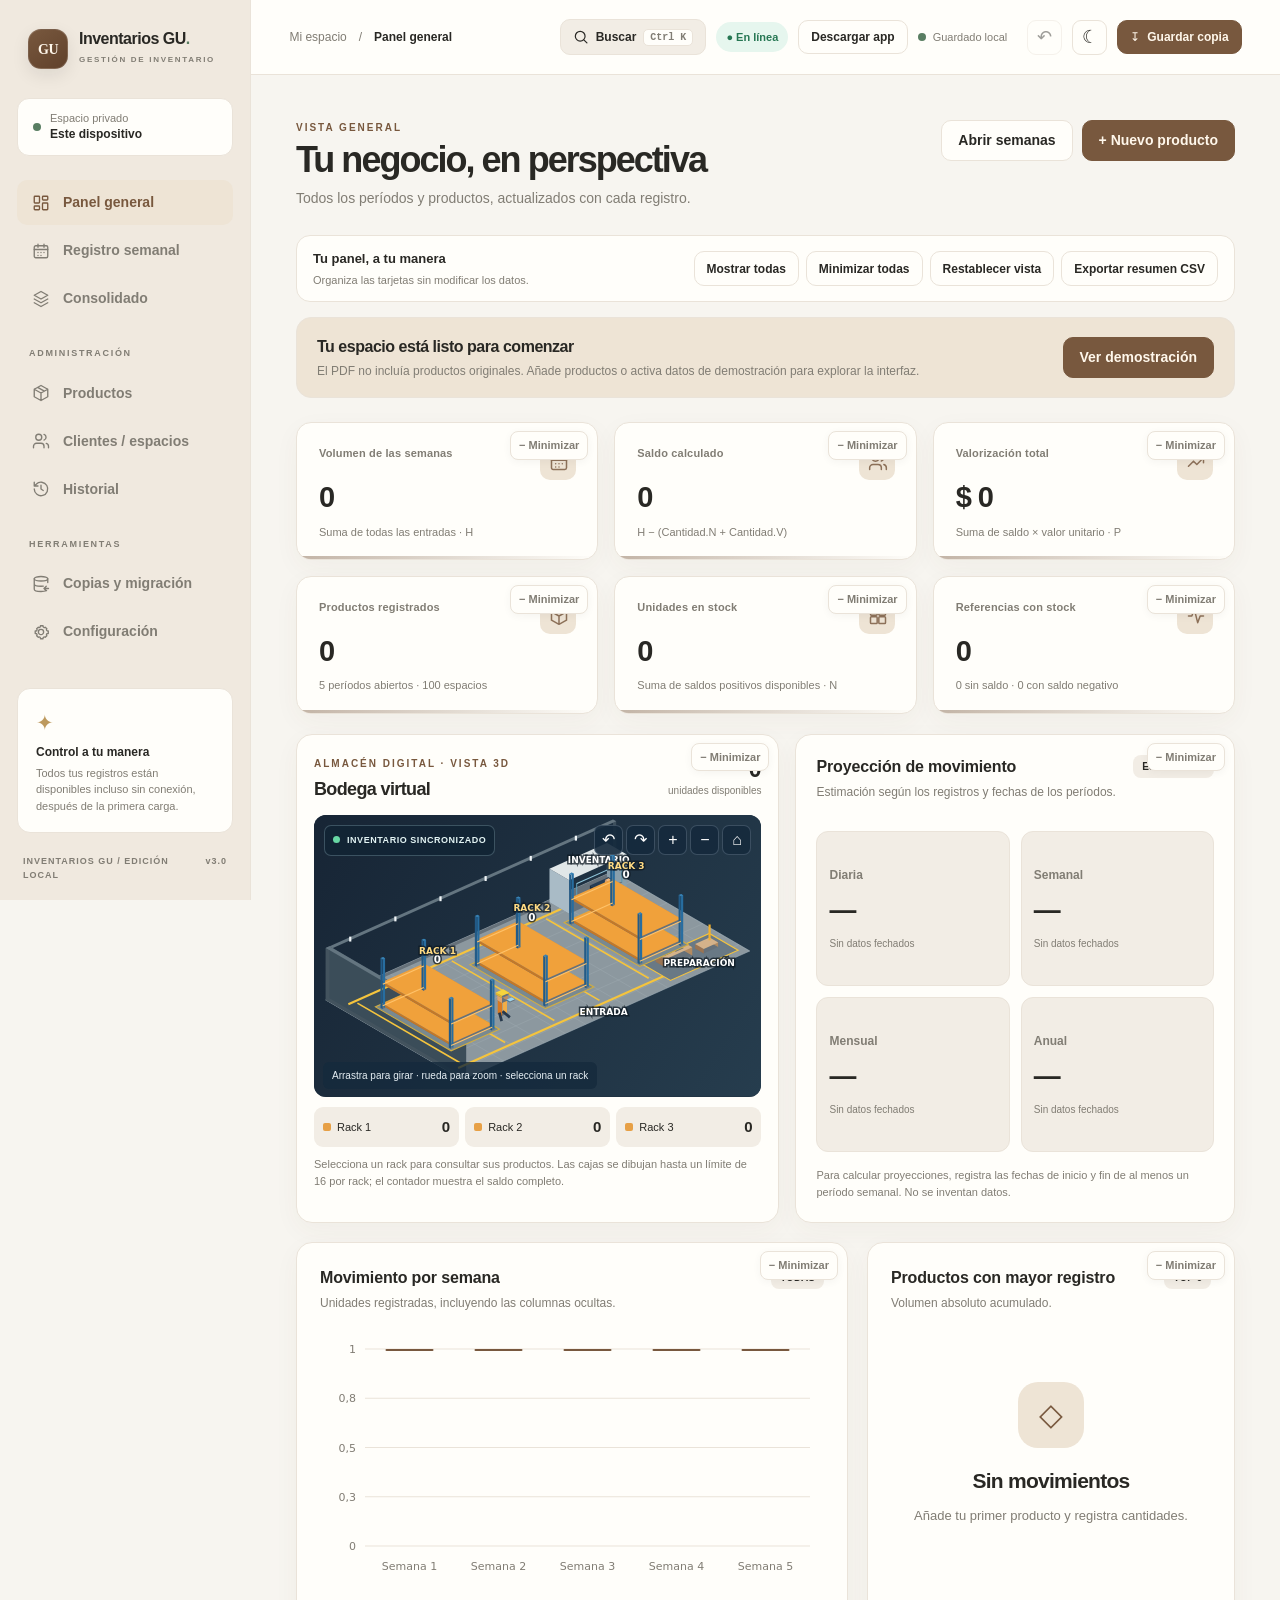
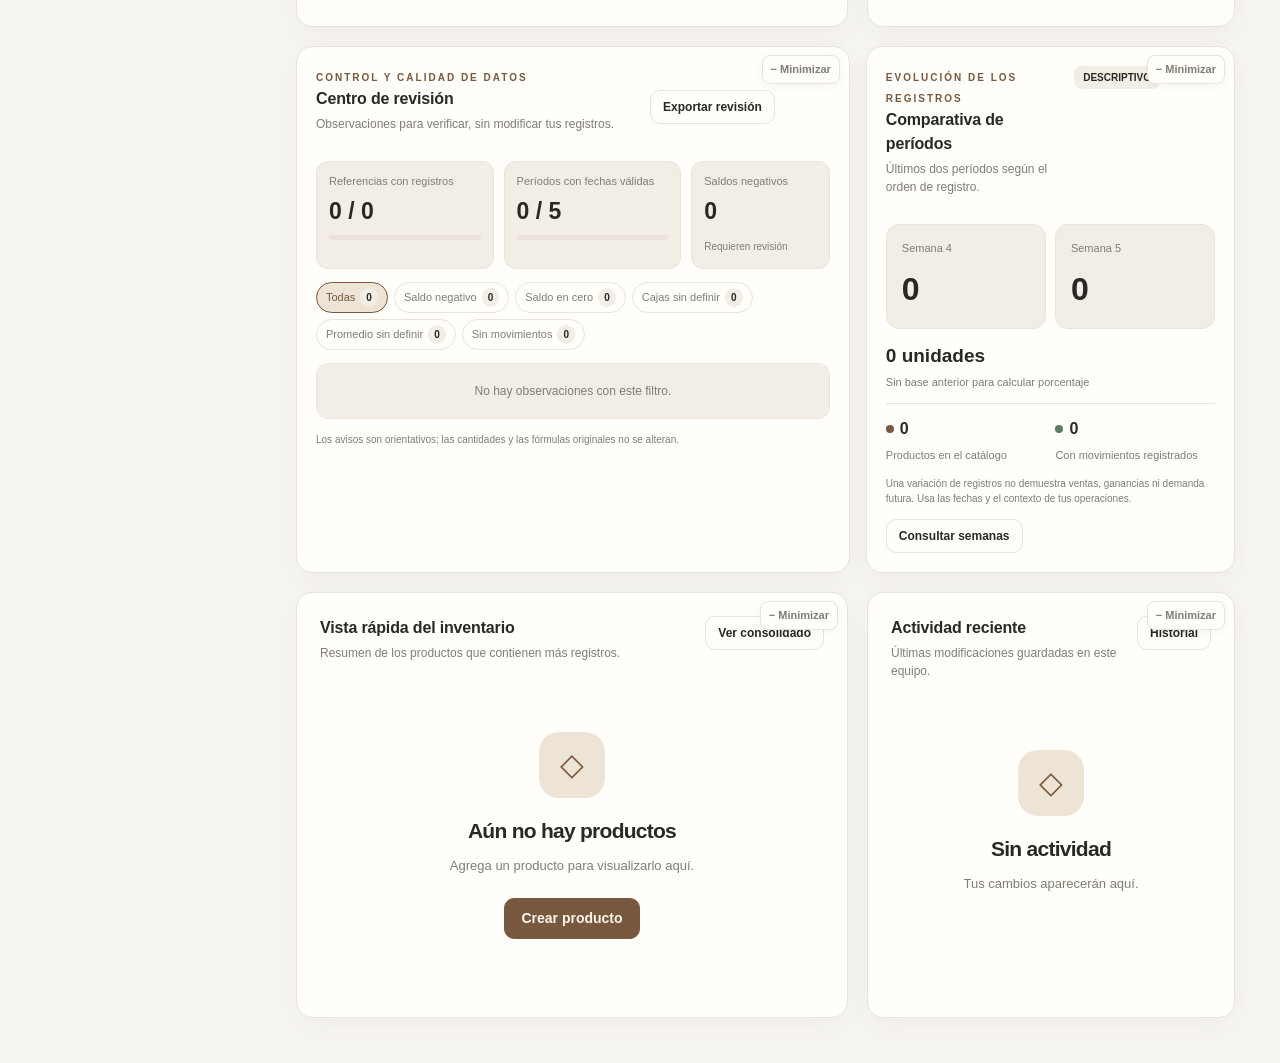
==== index.html @ 24d88795 "v8 20-11-2026 Principales novedades  1. Centro de revisión del inventario  Nuevo panel que detecta s" ====
<!doctype html>
<html lang="es">
<head>
  <meta charset="utf-8">
  <meta name="viewport" content="width=device-width,initial-scale=1,viewport-fit=cover">
  <meta name="theme-color" content="#e8dbc6">
  <meta name="description" content="Inventarios GU 3.0: gestión local, bodega 3D, analíticas, revisión de saldos y copias de seguridad.">
  <title>Inventarios GU 3.0 · Control de inventario</title>
  <link rel="icon" href="icon.svg" type="image/svg+xml">
  <link rel="manifest" href="manifest.webmanifest">
  <link rel="apple-touch-icon" href="icon-192.png">
  <meta name="apple-mobile-web-app-capable" content="yes">
  <meta name="apple-mobile-web-app-status-bar-style" content="default">
  <link rel="stylesheet" href="styles.css">
  <script src="icons.js" defer></script>
  <script src="insights.js" defer></script>
  <script src="db.js" defer></script>
  <script src="calc.js" defer></script>
  <script src="charts.js" defer></script>
  <script src="warehouse.js" defer></script>
  <script src="app.js" defer></script>
  <script src="install.js" defer></script>
</head>
<body data-palette="almond" data-mode="light">
  <a class="skip-link" href="#main-content">Saltar al contenido</a>
  <div id="app" class="app">
    <aside class="sidebar" aria-label="Navegación principal">
      <div class="brand"><div class="brand-mark">GU</div><div><strong>Inventarios GU<span class="brand-dot">.</span></strong><small>GESTIÓN DE INVENTARIO</small></div></div>
      <div class="workspace-pill"><span class="status-pulse"></span><span>Espacio privado<br><b>Este dispositivo</b></span></div>
      <nav class="navigation" id="side-nav">
        <button type="button" data-nav="dashboard" class="nav-item active"><span class="nav-icon" data-gu-icon="layout-dashboard"></span><span>Panel general</span></button>
        <button type="button" data-nav="weekly" class="nav-item"><span class="nav-icon" data-gu-icon="calendar-days"></span><span>Registro semanal</span></button>
        <button type="button" data-nav="final" class="nav-item"><span class="nav-icon" data-gu-icon="layers"></span><span>Consolidado</span></button>
        <div class="nav-caption">ADMINISTRACIÓN</div>
        <button type="button" data-nav="products" class="nav-item"><span class="nav-icon" data-gu-icon="package"></span><span>Productos</span></button>
        <button type="button" data-nav="clients" class="nav-item"><span class="nav-icon" data-gu-icon="users"></span><span>Clientes / espacios</span></button>
        <button type="button" data-nav="audit" class="nav-item"><span class="nav-icon" data-gu-icon="history"></span><span>Historial</span></button>
        <div class="nav-caption">HERRAMIENTAS</div>
        <button type="button" data-nav="backup" class="nav-item"><span class="nav-icon" data-gu-icon="database-backup"></span><span>Copias y migración</span></button>
        <button type="button" data-nav="settings" class="nav-item"><span class="nav-icon" data-gu-icon="settings"></span><span>Configuración</span></button>
      </nav>
      <div class="side-bottom"><div class="side-tip"><span>✦</span><b>Control a tu manera</b><p>Todos tus registros están disponibles incluso sin conexión, después de la primera carga.</p></div><div class="side-foot">INVENTARIOS GU / EDICIÓN LOCAL <span id="app-version">v3.0</span></div></div>
    </aside>
    <div class="main-shell">
      <header class="topbar">
        <div class="breadcrumbs"><span class="breadcrumb-muted">Mi espacio</span><span class="breadcrumb-slash">/</span><strong id="breadcrumb-title">Panel general</strong></div>
        <div class="top-actions"><button id="global-search" type="button" class="btn btn-small search-global" data-action="global-search" title="Buscar secciones y productos (Ctrl+K)" aria-label="Buscar secciones y productos"><span data-gu-icon="search"></span><span class="search-global-label">Buscar</span><kbd>Ctrl K</kbd></button><span id="network-state" class="network-state" aria-live="polite">Comprobando red</span><button type="button" id="install-open" class="btn btn-small install-trigger" aria-label="Descargar o instalar aplicación">Descargar app</button><span id="save-indicator" class="save-indicator"><span class="save-dot"></span> Guardado local</span><button id="undo-btn" type="button" class="icon-btn" title="Deshacer último cambio" aria-label="Deshacer último cambio">↶</button><button id="quick-theme" type="button" class="icon-btn" title="Cambiar modo día/noche" aria-label="Cambiar modo día/noche">☾</button><button type="button" id="quick-backup" class="btn btn-primary btn-small">↧ <span>Guardar copia</span></button></div>
      </header>
      <main id="main-content" class="main-content" tabindex="-1" aria-live="polite"><section class="loading-view"><div class="spinner"></div><h2>Preparando tu espacio…</h2></section></main>
    </div>
    <nav class="bottom-nav" aria-label="Navegación móvil"><button data-nav="dashboard" class="active"><span data-gu-icon="layout-dashboard"></span><small>Inicio</small></button><button data-nav="weekly"><span data-gu-icon="calendar-days"></span><small>Semanas</small></button><button data-nav="final"><span data-gu-icon="layers"></span><small>Final</small></button><button data-nav="products"><span data-gu-icon="package"></span><small>Productos</small></button><button data-nav="backup"><span data-gu-icon="database-backup"></span><small>Copias</small></button><button data-nav="settings"><span data-gu-icon="settings"></span><small>Más</small></button></nav>
  </div>
  <div id="command-palette" class="command-palette" hidden><section class="command-sheet" role="dialog" aria-modal="true" aria-label="Buscar en Inventarios GU"><div class="command-top"><span data-gu-icon="search"></span><input id="palette-input" type="search" autocomplete="off" placeholder="Buscar pantalla o producto…" aria-label="Buscar pantalla o producto"><button type="button" data-command-close="1" aria-label="Cerrar buscador">Esc</button></div><div id="palette-results" class="command-list" role="listbox" aria-label="Resultados de búsqueda"></div><div class="command-bottom">Ctrl / ⌘ + K · Ir a una sección o editar un producto</div></section></div>
  <div id="modal-root"></div><div id="install-dialog" class="install-dialog" hidden><div class="install-sheet" role="dialog" aria-modal="true" aria-labelledby="install-title"><button id="install-close" class="install-close" aria-label="Cerrar">×</button><span class="eyebrow">INVENTARIOS GU · VERSIÓN 3.0</span><h2 id="install-title">Descargar para PC o móvil · instalar sin internet</h2><p id="install-status">Preparando aplicación…</p><section class="platform-downloads" aria-label="Descargas por dispositivo"><div class="platform-download"><div><b>Versión para PC</b><p>Windows, macOS y Linux. Archivo HTML independiente para abrir desde el navegador, sin conexión.</p></div><a class="btn btn-primary" href="./descargas/Inventarios_GU_PC.html" download="Inventarios_GU_PC.html">↓ Descargar PC</a></div><div class="platform-download"><div><b>Versión para teléfono</b><p>Android y iPhone. Archivo HTML adaptable. La apertura y conservación de datos desde archivos locales varía según el navegador, especialmente en iOS.</p></div><a class="btn btn-primary" href="./descargas/Inventarios_GU_Movil_iPhone_Android.html" download="Inventarios_GU_Movil_iPhone_Android.html">↓ Descargar móvil</a></div></section><h3 class="install-section-heading">O instalar la web como aplicación</h3><div class="install-options"><div><b>PC · Windows / macOS / Linux</b><p>Abre esta web por HTTPS en Chrome o Edge y selecciona Instalar. Se abrirá como una aplicación independiente.</p></div><div><b>Android</b><p>En Chrome, usa Instalar aplicación o el menú ⋮ → Añadir a pantalla de inicio.</p></div><div><b>iPhone / iPad</b><p>En Safari, toca Compartir → Añadir a pantalla de inicio → Añadir.</p></div></div><div class="install-actions"><button id="install-now" class="btn btn-primary" type="button">Instalar en este dispositivo</button><button id="install-cache" class="btn" type="button">Preparar uso sin internet</button><button id="install-storage" class="btn" type="button">Proteger almacenamiento</button></div><p class="install-note">La primera visita requiere internet y una dirección HTTPS. Después de cargar los archivos, puedes trabajar sin conexión en el mismo dispositivo. Tus datos no se sincronizan entre dispositivos: usa Copias y migración para trasladarlos.</p></div></div><div id="toast-area" role="status" aria-live="polite"></div>
  <input id="backup-file" type="file" accept=".json,.almendra,application/json" hidden>
</body>
</html>
---- styles.css ----
/* Almendra Inventory · Diseño responsive / skins y modos de luz */
:root{font-family:Inter,"Segoe UI",Arial,sans-serif;font-synthesis:none;-webkit-font-smoothing:antialiased;text-rendering:optimizeLegibility}
*{box-sizing:border-box}html{height:100%;scroll-behavior:smooth}body{margin:0;min-height:100%;background:var(--bg);color:var(--text);font-size:14px;line-height:1.5;transition:background-color .2s,color .2s}
body[data-palette="almond"]{--accent:#78583e;--accent-hover:#60412b;--accent-soft:#eee4d5;--accent-text:#fff7eb;--bg:#f7f5f0;--surface:#fffefa;--surface2:#f2ede5;--sidebar:#f0e9df;--text:#292824;--muted:#817d74;--line:#eae3d9;--good:#597e62;--good-soft:#e8f2e8;--warn:#b97747;--warn-soft:#fff0e1;--danger:#bc5e55;--danger-soft:#f9e8e6;--gold:#bd995d;--shadow:0 8px 26px rgba(92,66,44,.045)}
body[data-palette="redgold"]{--accent:#9b292b;--accent-hover:#782125;--accent-soft:#f8e5db;--accent-text:#fff5df;--bg:#fdf8f2;--surface:#fffdf9;--surface2:#f8ece2;--sidebar:#f7e9db;--text:#342125;--muted:#89726b;--line:#f0e0d2;--good:#668566;--good-soft:#e8f1e4;--warn:#c18932;--warn-soft:#fff2dc;--danger:#b54845;--danger-soft:#fae2df;--gold:#c89b3c;--shadow:0 8px 26px rgba(113,35,31,.055)}
body[data-palette="silver"]{--accent:#576878;--accent-hover:#3f5061;--accent-soft:#dfe7ee;--accent-text:#fff;--bg:#f3f5f7;--surface:#fff;--surface2:#e9edf1;--sidebar:#e8ecf1;--text:#252a30;--muted:#76818c;--line:#e0e5ea;--good:#527a77;--good-soft:#e1f0ee;--warn:#b68851;--warn-soft:#fff3e3;--danger:#b85d63;--danger-soft:#f9e7e8;--gold:#9daab5;--shadow:0 8px 26px rgba(36,52,68,.05)}
body[data-mode="dark"][data-palette="almond"]{--accent:#e2b98c;--accent-hover:#f3cca0;--accent-soft:#3d322a;--accent-text:#24170d;--bg:#181817;--surface:#252421;--surface2:#302d29;--sidebar:#201e1b;--text:#f3ede5;--muted:#b9b0a6;--line:#39352e;--good:#91be94;--good-soft:#263a29;--warn:#deb083;--warn-soft:#423024;--danger:#ec9991;--danger-soft:#442a2a;--gold:#e5bb79;--shadow:0 8px 25px rgba(0,0,0,.15)}
body[data-mode="dark"][data-palette="redgold"]{--accent:#efba6a;--accent-hover:#ffe09a;--accent-soft:#4c2b29;--accent-text:#391d1e;--bg:#1c1517;--surface:#2b2021;--surface2:#382629;--sidebar:#24191c;--text:#fff0e4;--muted:#c4a9a4;--line:#463032;--good:#91bd91;--good-soft:#293729;--warn:#edc072;--warn-soft:#463323;--danger:#ee8c8c;--danger-soft:#4a2a2e;--gold:#e7b85d;--shadow:0 8px 25px rgba(0,0,0,.15)}
body[data-mode="dark"][data-palette="silver"]{--accent:#b8c9db;--accent-hover:#d6e4f0;--accent-soft:#303d4a;--accent-text:#1a252f;--bg:#151a1f;--surface:#222930;--surface2:#2b333d;--sidebar:#1c232a;--text:#edf3f9;--muted:#abb9c8;--line:#35404b;--good:#9bcbc3;--good-soft:#24433d;--warn:#d9b78d;--warn-soft:#46362a;--danger:#eaa0a6;--danger-soft:#472d36;--gold:#b8c9db;--shadow:0 8px 25px rgba(0,0,0,.15)}
button,input,select,textarea{font:inherit}button{cursor:pointer}button:disabled{opacity:.45;cursor:not-allowed}a{color:var(--accent)}h1,h2,h3,p{margin-top:0}h1{font-size:clamp(25px,3.4vw,36px);letter-spacing:-.055em;line-height:1.15}h2{font-size:21px;letter-spacing:-.035em}h3{font-size:16px;letter-spacing:-.03em}small{font-size:12px}.muted{color:var(--muted)}.mono{font-variant-numeric:tabular-nums;white-space:nowrap}.strong{font-weight:700}.truncate{overflow:hidden;text-overflow:ellipsis;white-space:nowrap}.text-good{color:var(--good)!important}.text-danger{color:var(--danger)!important}.text-warn{color:var(--warn)!important}.center{text-align:center}.right{text-align:right}.hide{display:none!important}
.app{display:flex;min-height:100dvh}.sidebar{position:fixed;inset:0 auto 0 0;width:251px;background:var(--sidebar);border-right:1px solid var(--line);padding:29px 17px 18px;display:flex;flex-direction:column;z-index:15;overflow:auto}.brand{display:flex;align-items:center;gap:11px;padding:0 11px 29px}.brand-mark{height:40px;width:40px;display:grid;place-items:center;background:var(--accent);color:var(--accent-text);border-radius:13px;font-weight:800;font-size:25px;font-family:Georgia,serif}.brand strong{display:block;font-size:23px;line-height:1;letter-spacing:-1.5px}.brand-dot{color:var(--gold)}.brand small{font-size:8px;letter-spacing:1.7px;color:var(--muted);font-weight:700}.workspace-pill{padding:12px 15px;background:var(--surface);border:1px solid var(--line);border-radius:12px;margin-bottom:24px;display:flex;align-items:center;gap:9px;font-size:11px;line-height:1.4;color:var(--muted)}.workspace-pill b{color:var(--text);font-size:12px}.status-pulse,.save-dot{display:inline-block;width:8px;height:8px;border-radius:50%;background:var(--good);flex-shrink:0}.nav-item{width:100%;border:0;background:transparent;color:var(--muted);border-radius:10px;display:flex;align-items:center;text-align:left;gap:12px;padding:12px 13px;margin-bottom:3px;font-weight:550;transition:.15s}.nav-item:hover{background:var(--surface2);color:var(--text)}.nav-item.active{background:var(--accent-soft);color:var(--accent);font-weight:750}.nav-icon{display:inline-grid;place-items:center;width:21px;font-size:19px;line-height:1}.nav-caption{font-size:9px;font-weight:850;letter-spacing:1.7px;color:var(--muted);padding:23px 12px 10px}.side-bottom{margin-top:auto;padding-top:28px}.side-tip{border-radius:13px;padding:18px;background:var(--surface);border:1px solid var(--line)}.side-tip span{color:var(--gold);display:block;font-size:21px}.side-tip b{display:block;margin:4px 0;font-size:12px}.side-tip p{font-size:11px;color:var(--muted);margin:0}.side-foot{display:flex;justify-content:space-between;font-size:9px;letter-spacing:1px;color:var(--muted);padding:22px 6px 0;font-weight:700}.main-shell{width:calc(100% - 251px);margin-left:251px;min-width:0}.topbar{height:75px;padding:0 clamp(18px,3vw,47px);background:var(--surface);border-bottom:1px solid var(--line);display:flex;align-items:center;justify-content:space-between;gap:15px;position:sticky;top:0;z-index:11}.breadcrumbs{display:flex;align-items:center;gap:12px;white-space:nowrap;font-size:12px}.breadcrumb-muted,.breadcrumb-slash{color:var(--muted)}.top-actions{display:flex;gap:10px;align-items:center}.save-indicator{font-size:11px;color:var(--muted);display:flex;gap:7px;align-items:center;margin-right:10px;white-space:nowrap}.save-indicator.pending .save-dot{background:var(--gold)}.save-indicator.error .save-dot{background:var(--danger)}.icon-btn{height:35px;min-width:35px;display:grid;place-items:center;border:1px solid var(--line);border-radius:9px;color:var(--text);background:var(--surface);font-size:18px}.icon-btn:hover{background:var(--surface2)}.main-content{padding:clamp(22px,3.6vw,45px);max-width:1660px;margin:auto}.bottom-nav{display:none}
.page-heading{display:flex;justify-content:space-between;align-items:flex-start;gap:18px;margin-bottom:26px}.page-heading h1{margin:4px 0 8px}.page-heading p{color:var(--muted);margin:0;max-width:700px}.eyebrow{text-transform:uppercase;letter-spacing:2px;font-weight:850;font-size:10px;color:var(--accent)}.page-tools{display:flex;gap:9px;flex-wrap:wrap;align-items:center}.btn{appearance:none;border:1px solid var(--line);border-radius:10px;padding:11px 16px;background:var(--surface);color:var(--text);font-weight:700;display:inline-flex;align-items:center;justify-content:center;gap:7px;line-height:1.2;min-height:40px;text-decoration:none;white-space:nowrap}.btn:hover{background:var(--surface2)}.btn-primary{background:var(--accent);border-color:var(--accent);color:var(--accent-text)}.btn-primary:hover{background:var(--accent-hover);border-color:var(--accent-hover)}.btn-danger{color:var(--danger);border-color:var(--danger)}.btn-ghost{background:transparent}.btn-small{font-size:12px;padding:8px 12px;min-height:34px}.btn:focus-visible,.nav-item:focus-visible,input:focus-visible,select:focus-visible,textarea:focus-visible,button:focus-visible{outline:2px solid var(--gold);outline-offset:2px}
.card{background:var(--surface);border:1px solid var(--line);border-radius:16px;box-shadow:var(--shadow)}.card-pad{padding:23px}.card-title{display:flex;align-items:flex-start;justify-content:space-between;gap:12px;margin-bottom:15px}.card-title h3{margin:0}.card-title p{color:var(--muted);font-size:12px;margin:4px 0 0}.badge{display:inline-flex;align-items:center;gap:5px;background:var(--surface2);padding:4px 9px;border-radius:8px;font-weight:800;font-size:10px;white-space:nowrap}.badge.good{background:var(--good-soft);color:var(--good)}.badge.warn{background:var(--warn-soft);color:var(--warn)}.badge.danger{background:var(--danger-soft);color:var(--danger)}.banner{background:var(--accent-soft);border:1px solid var(--line);border-radius:15px;display:flex;align-items:center;justify-content:space-between;gap:15px;padding:17px 20px;margin-bottom:24px}.banner h3{margin:0 0 3px}.banner p{margin:0;font-size:12px;color:var(--muted)}.banner.alert{background:var(--danger-soft)}.banner.good{background:var(--good-soft)}
.stats-grid{display:grid;grid-template-columns:repeat(4,minmax(0,1fr));gap:16px;margin-bottom:20px}.stat-card{padding:22px 22px 19px;position:relative;min-height:142px}.stat-card::before{content:'';position:absolute;width:36px;height:36px;right:21px;top:21px;border-radius:10px;background:var(--accent-soft)}.stat-icon{position:absolute;right:28px;top:25px;color:var(--accent);font-size:17px}.stat-label{font-size:11px;font-weight:700;color:var(--muted);margin-bottom:18px;max-width:75%}.stat-value{font-size:clamp(22px,2.8vw,29px);letter-spacing:-1px;font-weight:800;line-height:1.2;overflow-wrap:anywhere}.stat-foot{font-size:11px;color:var(--muted);margin-top:9px}.dashboard-grid{display:grid;grid-template-columns:minmax(0,1.5fr) minmax(0,1fr);gap:19px;margin-bottom:19px}.chart{display:block;width:100%;height:260px}.chart.tall{height:270px}.inner-card{padding:21px}.dashboard-bottom{display:grid;grid-template-columns:1.5fr 1fr;gap:19px}.activity-item{display:flex;gap:12px;padding:13px 0;border-top:1px solid var(--line)}.activity-item:first-of-type{border-top:0}.activity-icon{background:var(--accent-soft);color:var(--accent);display:grid;place-items:center;flex-shrink:0;width:33px;height:33px;border-radius:10px}.activity-body{flex:1;min-width:0}.activity-body b{font-size:12px}.activity-body p{font-size:11px;color:var(--muted);margin:2px 0 0}.activity-time{font-size:10px;color:var(--muted);white-space:nowrap}
.form-control{background:var(--surface);border:1px solid var(--line);color:var(--text);border-radius:9px;height:40px;padding:0 11px;min-width:0;max-width:100%;outline:none}.form-control:focus{border-color:var(--accent);box-shadow:0 0 0 2px var(--accent-soft)}.form-control:disabled{opacity:.6;background:var(--surface2)}select.form-control{min-width:105px}.search{position:relative;display:inline-flex;align-items:center;min-width:180px}.search::before{content:'⌕';color:var(--muted);position:absolute;left:12px;font-size:19px;pointer-events:none}.search input{padding-left:36px;width:100%}.tool-strip{display:flex;align-items:end;gap:12px;justify-content:space-between;flex-wrap:wrap;margin-bottom:15px}.tool-strip .left,.tool-strip .right{display:flex;gap:9px;align-items:end;flex-wrap:wrap}.field{display:flex;flex-direction:column;gap:6px;min-width:0}.field>label{font-size:11px;color:var(--muted);font-weight:750}.field-help{font-size:11px;color:var(--muted)}.field-wide{flex:1}.field input,.field select{width:100%}.inline-input{display:inline-flex;gap:9px;align-items:center}.section-label{font-size:10px;font-weight:800;letter-spacing:1.7px;text-transform:uppercase;color:var(--muted);margin:23px 0 13px}.section-label:first-child{margin-top:0}.period-head{display:flex;align-items:end;justify-content:space-between;gap:14px;margin-bottom:20px;flex-wrap:wrap}.week-tabs{display:flex;gap:8px;overflow:auto;padding:2px 1px 12px;margin-bottom:14px;scrollbar-width:thin}.week-tab{background:var(--surface);border:1px solid var(--line);color:var(--muted);border-radius:10px;padding:10px 14px;font-size:12px;font-weight:750;white-space:nowrap;flex-shrink:0}.week-tab.active{background:var(--accent);color:var(--accent-text);border-color:var(--accent)}.period-meta{display:flex;align-items:center;flex-wrap:wrap;gap:9px;margin:0 0 17px}.period-meta .field{min-width:155px}.period-meta .field label{font-size:10px}.period-meta input,.period-meta select{height:36px}.summary-inline{display:flex;align-items:center;gap:18px;flex-wrap:wrap;color:var(--muted);font-size:11px}.summary-inline strong{color:var(--text);font-size:14px}
.table-scroll{width:100%;overflow:auto;max-width:100%;border-radius:13px;scrollbar-color:var(--line) transparent}.data-table{border-collapse:separate;border-spacing:0;width:100%;font-size:12px;white-space:nowrap}.data-table th,.data-table td{padding:11px 12px;border-bottom:1px solid var(--line);text-align:left;vertical-align:middle}.data-table th{background:var(--surface2);color:var(--muted);font-weight:800;font-size:10px;letter-spacing:.3px;position:sticky;top:0;z-index:2}.data-table tr:last-child td{border-bottom:0}.data-table tbody tr:hover td{background:var(--surface2)}.data-table .sticky-first{position:sticky;left:0;z-index:3;box-shadow:1px 0 0 var(--line);background:var(--surface)}.data-table thead .sticky-first{z-index:5;background:var(--surface2)}.data-table tbody tr:hover .sticky-first{background:var(--surface2)}.data-table .num{text-align:right;font-variant-numeric:tabular-nums}.data-table .t-em{font-weight:800}.data-table .week-cell{padding:6px 5px;text-align:center}.cell-input{width:82px;max-width:82px;border:1px solid transparent;background:var(--surface2);border-radius:7px;color:var(--text);height:34px;padding:3px 7px;text-align:right;font-size:12px;font-variant-numeric:tabular-nums}.cell-input:focus{border-color:var(--accent);background:var(--surface);outline:0}.cell-input:disabled{background:transparent;opacity:.5}.cell-input.changed{background:var(--accent-soft)}.cell-input.wide{width:98px;max-width:98px}.product-link{border:0;padding:0;background:none;color:var(--text);font-weight:750;max-width:210px;overflow:hidden;text-overflow:ellipsis;text-align:left;vertical-align:middle;white-space:nowrap}.product-link:hover{text-decoration:underline;color:var(--accent)}.table-footer{padding:13px 18px;background:var(--surface2);border-top:1px solid var(--line);display:flex;justify-content:space-between;align-items:center;gap:14px;flex-wrap:wrap;border-radius:0 0 15px 15px;font-size:11px;color:var(--muted)}.table-footer b{color:var(--text)}.pager{display:flex;gap:8px;align-items:center}.pager button{border:1px solid var(--line);background:var(--surface);padding:7px 11px;border-radius:8px;color:var(--text)}.table-hint{display:block;font-size:11px;color:var(--muted);padding:13px 0 2px}.week-table-wrap{border:1px solid var(--line);border-radius:14px;background:var(--surface)}.week-table-wrap .data-table th{top:0}.week-table-wrap .data-table th.sticky-first{min-width:195px}.week-table-wrap .data-table th.slot-col{min-width:84px;max-width:115px;text-align:center}.week-table-wrap .data-table th.last-head{min-width:112px}.week-table-wrap .data-table td.sticky-first{min-width:195px}.week-mobile{display:none}.week-product{padding:16px;margin-bottom:11px}.week-product-head{display:flex;align-items:center;justify-content:space-between;gap:9px;margin-bottom:12px}.week-product-head h3{margin:0;font-size:15px}.week-product-grid{display:grid;grid-template-columns:repeat(2,minmax(0,1fr));gap:10px}.week-product-grid .field{gap:4px}.week-product-grid .form-control{height:38px}.week-product-foot{margin-top:13px;border-top:1px solid var(--line);padding-top:11px;display:flex;justify-content:space-between;gap:12px;align-items:center;font-size:11px;color:var(--muted)}.week-product-foot strong{color:var(--text);font-size:14px}
.final-table .sticky-first{min-width:180px;max-width:230px}.final-table .data-table th{min-width:92px}.final-table .data-table th.sticky-first{min-width:180px}.final-table .data-table td{padding:7px 10px}.final-summary{margin:12px 0;display:flex;gap:9px;flex-wrap:wrap}.mini-kpi{background:var(--surface2);padding:11px 15px;border-radius:9px;color:var(--muted);font-size:11px}.mini-kpi strong{display:block;color:var(--text);font-size:17px}.help-note{border-left:3px solid var(--gold);padding:10px 15px;background:var(--surface2);border-radius:0 8px 8px 0;color:var(--muted);font-size:12px;margin:14px 0}
.list-cards{display:grid;gap:11px}.catalog-row{display:grid;grid-template-columns:minmax(0,1.5fr) 1fr 1fr 1fr auto;align-items:center;gap:15px;padding:16px 18px}.catalog-name{font-weight:800;font-size:13px}.catalog-meta{font-size:11px;color:var(--muted);margin-top:3px}.catalog-value{font-size:12px;color:var(--muted)}.catalog-value b{color:var(--text);display:block;font-size:14px}.catalog-actions{display:flex;gap:6px}.empty-state{text-align:center;padding:55px 20px;max-width:510px;margin:auto}.empty-icon{display:grid;place-items:center;margin:0 auto 17px;width:66px;height:66px;background:var(--accent-soft);color:var(--accent);border-radius:20px;font-size:31px}.empty-state h2{margin-bottom:9px}.empty-state p{color:var(--muted);font-size:13px;margin-bottom:23px}.client-grid{display:grid;grid-template-columns:repeat(auto-fill,minmax(195px,1fr));gap:11px}.client-cell{padding:14px;display:flex;flex-direction:column;gap:6px}.client-cell label{font-size:10px;font-weight:800;color:var(--muted)}.client-cell input{width:100%}.backups-grid{display:grid;grid-template-columns:1fr 1fr;gap:17px;margin-bottom:21px}.backup-action{padding:23px;min-height:190px}.backup-icon{display:grid;place-items:center;width:46px;height:46px;background:var(--accent-soft);color:var(--accent);border-radius:12px;font-size:23px;margin-bottom:13px}.backup-action p{color:var(--muted);font-size:12px;max-width:450px}.backup-item{display:flex;align-items:center;gap:13px;border-top:1px solid var(--line);padding:13px 0}.backup-item:first-of-type{border-top:0}.backup-item-main{flex:1;min-width:0}.backup-item-main b{display:block;font-size:12px}.backup-item-main small{color:var(--muted)}.backup-item-actions{display:flex;gap:7px;flex-shrink:0}.info-list{display:grid;gap:12px}.info-row{display:flex;justify-content:space-between;gap:12px;border-bottom:1px solid var(--line);padding-bottom:12px;color:var(--muted);font-size:12px}.info-row b{color:var(--text);text-align:right}.audit-list{display:grid;gap:10px}.audit-row{display:flex;align-items:flex-start;justify-content:space-between;gap:11px;padding:16px 18px}.audit-row b{display:block;font-size:12px}.audit-row p{font-size:12px;margin:3px 0 0;color:var(--muted);overflow-wrap:anywhere}.audit-row time{font-size:11px;color:var(--muted);white-space:nowrap}.theme-grid{display:grid;grid-template-columns:repeat(3,1fr);gap:12px}.theme-card{background:var(--surface);border:2px solid var(--line);border-radius:13px;padding:9px;text-align:left;color:var(--text)}.theme-card.selected{border-color:var(--accent)}.theme-preview{height:73px;border-radius:7px;position:relative;overflow:hidden;display:flex}.theme-preview span:first-child{width:28%;height:100%}.theme-preview span:nth-child(2){width:72%;height:100%;display:flex;gap:4px;padding:13px}.theme-preview span:nth-child(2)::before,.theme-preview span:nth-child(2)::after{content:'';display:block;align-self:stretch;width:37%;border-radius:4px}.theme-card b{display:block;font-size:12px;margin:9px 4px 2px}.theme-card small{color:var(--muted);display:block;margin:0 4px 2px}.mode-switch{display:flex;gap:9px}.mode-switch button{flex:1}.mode-switch button.active{background:var(--accent-soft);color:var(--accent);border-color:var(--accent)}.settings-grid{display:grid;grid-template-columns:1fr 1fr;gap:18px}.settings-grid .card-pad{min-width:0}.danger-zone{border-color:var(--danger)}
.modal-cover{position:fixed;inset:0;background:rgba(11,9,7,.52);z-index:40;display:grid;place-items:center;padding:20px}.modal{background:var(--surface);color:var(--text);border-radius:18px;border:1px solid var(--line);width:min(100%,590px);max-height:92dvh;overflow:auto;box-shadow:0 30px 100px rgba(0,0,0,.22)}.modal-head{padding:22px 24px 18px;border-bottom:1px solid var(--line);display:flex;justify-content:space-between;gap:15px;align-items:center}.modal-head h2{margin:0}.modal-body{padding:22px 24px}.modal-body p{font-size:12px;color:var(--muted)}.modal-foot{padding:15px 24px 21px;display:flex;justify-content:flex-end;gap:8px;flex-wrap:wrap}.modal-grid{display:grid;grid-template-columns:repeat(2,minmax(0,1fr));gap:14px}.modal-grid .field.full{grid-column:1/-1}.form-control.textarea{height:auto;min-height:75px;resize:vertical;padding:10px 11px}.switch-line{display:flex;align-items:center;gap:10px;cursor:pointer;font-size:12px}.switch-line input{accent-color:var(--accent);width:17px;height:17px}.toast-area{position:fixed;bottom:25px;right:25px;z-index:60}.toast{background:var(--text);color:var(--bg);max-width:365px;padding:13px 18px;margin-top:8px;border-radius:11px;box-shadow:0 13px 34px rgba(0,0,0,.15);font-size:12px}.loading-view{text-align:center;padding:75px 0;color:var(--muted)}.spinner{width:26px;height:26px;border:3px solid var(--line);border-top-color:var(--accent);border-radius:50%;animation:spin .8s linear infinite;margin:0 auto 20px}@keyframes spin{to{transform:rotate(360deg)}}
@media(max-width:1250px){.stats-grid{grid-template-columns:repeat(2,minmax(0,1fr))}.sidebar{width:225px}.main-shell{margin-left:225px;width:calc(100% - 225px)}.card-pad{padding:19px}.dashboard-grid,.dashboard-bottom{grid-template-columns:1fr}.chart{height:240px}}
@media(max-width:900px){.sidebar{width:70px;padding:18px 9px}.sidebar .brand{padding:2px 4px 26px}.sidebar .brand strong,.sidebar .brand small,.sidebar .workspace-pill,.sidebar .nav-caption,.sidebar .side-bottom,.sidebar .nav-item span:not(.nav-icon){display:none}.sidebar .nav-item{justify-content:center;padding:12px}.sidebar .nav-icon{font-size:23px}.main-shell{margin-left:70px;width:calc(100% - 70px)}.main-content{padding:23px}.topbar{padding:0 23px}.backups-grid{grid-template-columns:1fr}}
@media(max-width:700px){body{font-size:13px}.sidebar{display:none}.main-shell{width:100%;margin-left:0}.topbar{height:60px;padding:0 16px}.breadcrumb-muted,.breadcrumb-slash{display:none}.breadcrumbs{font-size:14px}.top-actions{gap:7px}.top-actions .save-indicator{display:none}.top-actions .btn-small span{display:none}.top-actions .btn-small{width:36px;padding:8px}.icon-btn{width:35px;height:35px;min-width:35px}.main-content{padding:22px 14px 101px}.bottom-nav{position:fixed;display:grid;grid-template-columns:repeat(6,1fr);left:0;right:0;bottom:0;background:var(--surface);border-top:1px solid var(--line);padding:8px 3px calc(5px + env(safe-area-inset-bottom));z-index:15;box-shadow:0 -3px 18px rgba(0,0,0,.04)}.bottom-nav button{border:0;background:none;color:var(--muted);font-size:12px;font-weight:700;display:flex;align-items:center;flex-direction:column;gap:2px;padding:6px 1px;border-radius:8px;min-width:0}.bottom-nav button span{font-size:23px;line-height:1}.bottom-nav button small{font-size:9px;white-space:nowrap}.bottom-nav button.active{color:var(--accent);background:var(--accent-soft)}.page-heading{margin-bottom:19px;display:block}.page-heading h1{margin:4px 0 8px}.page-heading p{font-size:12px}.page-tools{margin-top:15px}.page-tools .btn{flex:1}.stats-grid{grid-template-columns:repeat(2,minmax(0,1fr));gap:10px;margin-bottom:12px}.stat-card{padding:15px;min-height:132px}.stat-card::before{width:25px;height:25px;right:12px;top:11px}.stat-icon{top:12px;right:17px;font-size:13px}.stat-label{font-size:10px;max-width:85%;margin-bottom:19px}.stat-value{font-size:21px}.stat-foot{font-size:10px}.dashboard-grid,.dashboard-bottom{gap:12px;margin-bottom:12px}.card-pad{padding:16px}.chart{height:220px}.banner{padding:14px;align-items:flex-start;flex-direction:column}.banner .btn{width:100%}.tool-strip{align-items:stretch}.tool-strip .left,.tool-strip .right{width:100%}.tool-strip .search{flex:1;min-width:145px}.tool-strip select{flex:1;min-width:125px}.period-meta{display:grid;grid-template-columns:repeat(2,minmax(0,1fr));gap:10px}.period-meta .field{min-width:0}.period-meta .period-lock{grid-column:1/-1}.week-desktop{display:none}.week-mobile{display:block}.week-product-grid{gap:8px}.week-product{padding:14px}.week-tabs{margin:0 -2px 12px}.catalog-row{grid-template-columns:minmax(0,1fr) auto;gap:8px}.catalog-row .catalog-value{display:none}.catalog-actions{grid-row:1/3;grid-column:2;align-items:center}.settings-grid{grid-template-columns:1fr}.theme-grid{gap:7px}.theme-card{padding:6px}.theme-preview{height:55px}.theme-card b{font-size:11px}.theme-card small{font-size:9px}.modal-cover{padding:10px;align-items:center}.modal{max-height:90dvh}.modal-head,.modal-body,.modal-foot{padding-left:17px;padding-right:17px}.modal-grid{gap:10px}.backups-grid{gap:12px}.backup-action{min-height:unset}.table-scroll .data-table{min-width:850px}.final-table .data-table{min-width:1450px}.audit-row{display:block}.audit-row time{display:block;margin-top:10px}.toast-area{right:12px;bottom:85px;left:12px}.toast{max-width:none}}
@media(max-width:380px){.main-content{padding-left:11px;padding-right:11px}.stat-card{padding:12px}.stat-value{font-size:18px}.card-pad{padding:13px}.bottom-nav button small{font-size:8px}.modal-grid{grid-template-columns:1fr}.modal-grid .field.full{grid-column:1}}
@media(prefers-reduced-motion:reduce){*,*::before,*::after{scroll-behavior:auto!important;transition:none!important;animation:none!important}}
/* Vista legible del consolidado en móviles, con todos los parámetros editables. */
.final-mobile{display:none}.mini-summary-grid{display:grid;grid-template-columns:repeat(2,minmax(0,1fr));gap:9px;margin:12px 0 15px}.mini-summary-grid>div{border-radius:9px;background:var(--surface2);padding:11px;min-width:0}.mini-summary-grid small{color:var(--muted);display:block;font-size:10px}.mini-summary-grid b{display:block;font-size:15px;font-weight:800;margin-top:3px;overflow-wrap:anywhere}
@media(max-width:700px){.final-desktop{display:none}.final-mobile{display:grid;gap:12px}.final-mobile .week-product-head{margin-bottom:0}.final-mobile .field{margin:0}.final-mobile .form-control{height:38px}.final-mobile .product-link{max-width:185px}.final-summary{display:grid;grid-template-columns:repeat(2,minmax(0,1fr))}.mini-kpi{padding:10px}.mini-kpi strong{font-size:16px}}

/* Bodega compacta e interactiva */
.warehouse-card{padding:17px;margin:0 0 16px;overflow:hidden}.warehouse-heading{display:flex;justify-content:space-between;align-items:center;gap:12px;margin-bottom:12px}.warehouse-heading h2{font-size:18px;margin:3px 0 0}.warehouse-total{text-align:right;display:flex;flex-direction:column}.warehouse-total strong{font-size:23px;line-height:1.1}.warehouse-total span{font-size:10px;color:var(--muted)}.warehouse-viewport{height:310px;position:relative;border-radius:12px;overflow:hidden;background:#1c2c3b}.warehouse-viewport canvas{display:block;width:100%;height:100%;cursor:grab;touch-action:pan-y}.warehouse-viewport canvas:active{cursor:grabbing}.warehouse-overlay{position:absolute;left:10px;right:10px;top:10px;display:flex;justify-content:space-between;align-items:flex-start;gap:8px;pointer-events:none}.warehouse-live{background:#122535dc;color:#e3f4f4;border:1px solid #6b879577;border-radius:7px;font-size:9px;font-weight:750;padding:8px;letter-spacing:.06em}.warehouse-live i{display:inline-block;width:7px;height:7px;background:#68d7a4;border-radius:50%;margin-right:4px}.warehouse-controls{display:flex;gap:3px;pointer-events:auto}.warehouse-controls button{border:1px solid #a1b2c344;background:#152a3de8;color:#fff;border-radius:7px;min-width:29px;height:30px;cursor:pointer;font-size:16px}.warehouse-controls button:hover{background:#315c77}.warehouse-hint{position:absolute;bottom:8px;left:9px;font-size:10px;color:#e5eef3;background:#152a3dcc;padding:6px 9px;border-radius:6px;pointer-events:none}.warehouse-mini-racks{display:grid;grid-template-columns:repeat(3,minmax(0,1fr));gap:8px;margin-top:10px}.warehouse-mini-rack{display:flex;gap:6px;align-items:center;text-align:left;background:var(--surface2);border:1px solid var(--border);border-radius:9px;padding:9px;cursor:pointer;color:inherit;font-size:11px;min-width:0}.warehouse-mini-rack strong{margin-left:auto;font-size:15px}.warehouse-mini-rack.active{outline:2px solid var(--accent)}.warehouse-mini-dot{width:8px;height:8px;flex-shrink:0;border-radius:2px;background:#e7a046}.warehouse-detail{margin-top:9px;color:var(--muted);font-size:11px;line-height:1.5;display:flex;gap:8px;flex-wrap:wrap}.warehouse-detail strong{color:var(--text)}@media(min-width:1100px){.warehouse-card{max-width:760px}.warehouse-viewport{height:330px}}@media(max-width:600px){.warehouse-card{padding:12px}.warehouse-viewport{height:255px}.warehouse-hint{font-size:9px}.warehouse-live{font-size:8px;padding:6px}.warehouse-controls button{min-width:25px;height:27px}.warehouse-mini-rack{padding:7px;font-size:10px}.warehouse-mini-rack strong{font-size:13px}}

/* Panel de analíticas v1.1: conserva las secciones y distribuye mejor los espacios. */
.dashboard-visual-row{display:grid;grid-template-columns:minmax(0,1.25fr) minmax(0,1fr);gap:16px;margin:0 0 19px;align-items:stretch}
.dashboard-visual-row>*{min-width:0;margin:0!important}
.dashboard-visual-row .warehouse-card{max-width:none!important;display:flex;flex-direction:column}
.dashboard-visual-row .warehouse-viewport{height:clamp(235px,23vw,315px)}
.dashboard-visual-row .forecast-card{padding:20px;display:flex;flex-direction:column;gap:15px}
.forecast-grid{display:grid;grid-template-columns:repeat(2,minmax(0,1fr));gap:11px;flex:1}
.forecast-item{background:var(--surface2);border:1px solid var(--line);border-radius:12px;padding:15px 12px;display:flex;flex-direction:column;justify-content:center;min-width:0}
.forecast-item span{font-size:12px;color:var(--muted);font-weight:700}
.forecast-item strong{font-size:clamp(19px,2.1vw,27px);letter-spacing:-.6px;overflow-wrap:anywhere;margin:6px 0}
.forecast-item small{font-size:10px;color:var(--muted)}
.forecast-note{font-size:11px;line-height:1.6;color:var(--muted);margin:0}
.stats-grid{grid-template-columns:repeat(3,minmax(0,1fr))}
.dashboard-visual-row .warehouse-mini-racks{gap:6px}
@media(max-width:1150px){.dashboard-visual-row{grid-template-columns:1fr}.dashboard-visual-row .warehouse-viewport{height:290px}.dashboard-visual-row .forecast-card{gap:12px}.stats-grid{grid-template-columns:repeat(2,minmax(0,1fr))}}
@media(max-width:700px){.dashboard-visual-row{gap:12px;margin-bottom:12px}.dashboard-visual-row .warehouse-viewport{height:clamp(215px,62vw,280px)}.dashboard-visual-row .warehouse-heading h2{font-size:16px}.dashboard-visual-row .warehouse-total strong{font-size:20px}.dashboard-visual-row .warehouse-mini-rack{padding:8px 5px;gap:4px;flex-wrap:wrap;justify-content:center}.dashboard-visual-row .warehouse-mini-rack strong{width:100%;text-align:center}.dashboard-visual-row .warehouse-hint{max-width:65%;line-height:1.3}.dashboard-visual-row .forecast-card{padding:15px}.forecast-item{padding:12px 10px;min-height:94px}.forecast-item strong{font-size:22px}.stats-grid{gap:9px}.stat-card{min-height:116px;padding:13px}.stat-label{margin-bottom:12px}.stat-value{font-size:clamp(17px,5vw,23px)}.stat-foot{line-height:1.4}}
@media(max-width:380px){.dashboard-visual-row .warehouse-live{font-size:0}.dashboard-visual-row .warehouse-live i{margin-right:0}.dashboard-visual-row .warehouse-controls{gap:2px}.dashboard-visual-row .warehouse-controls button{min-width:27px}.forecast-grid{gap:7px}.forecast-item strong{font-size:19px}}
@media(prefers-reduced-motion:reduce){.warehouse-viewport canvas{scroll-behavior:auto}}

/* v2 · Instalación, accesibilidad y rendimiento responsive */
.network-state{font-size:11px;font-weight:750;white-space:nowrap;color:#267753;background:#e6f6ee;padding:7px 10px;border-radius:999px}.network-state.offline{color:#9a531d;background:#fff0dc}.install-trigger{white-space:nowrap}.install-dialog[hidden]{display:none!important}.install-dialog{position:fixed;inset:0;z-index:110;background:#101820a6;display:grid;place-items:center;padding:15px}.install-sheet{width:min(640px,100%);max-height:90dvh;overflow:auto;background:var(--surface);color:var(--text);border:1px solid var(--line);border-radius:19px;padding:clamp(17px,3vw,28px);box-shadow:0 20px 80px #0005;position:relative}.install-sheet h2{font-size:clamp(20px,3vw,26px);margin:9px 30px 10px 0}.install-sheet>p{color:var(--muted);line-height:1.6}.install-close{position:absolute;top:13px;right:13px;border:1px solid var(--line);background:var(--surface2);color:var(--text);font-size:23px;border-radius:9px;width:36px;height:36px;cursor:pointer}.install-options{display:grid;gap:9px;margin:16px 0}.install-options>div{background:var(--surface2);border:1px solid var(--line);border-radius:12px;padding:12px 15px}.install-options p{font-size:12px;color:var(--muted);margin:4px 0 0}.install-actions{display:flex;gap:8px;flex-wrap:wrap}.install-note{font-size:11px}.install-sheet button:focus-visible,.warehouse-controls button:focus-visible,.warehouse-mini-rack:focus-visible{outline:3px solid var(--accent);outline-offset:2px}
@media(min-width:1100px){.dashboard-visual-row{grid-template-columns:minmax(0,1.1fr) minmax(0,1fr)}.dashboard-visual-row .warehouse-viewport{height:clamp(235px,22vw,310px)}}
@media(max-width:700px){.network-state{font-size:0;width:10px;height:10px;padding:0;border-radius:50%;background:#27966c}.network-state.offline{background:#d18428}.install-trigger{font-size:11px;padding:8px!important}.dashboard-visual-row .warehouse-viewport{height:clamp(205px,62vw,270px)}.install-actions{display:grid;grid-template-columns:1fr}.install-actions button{width:100%}}
@media(max-width:360px){.top-actions{gap:4px}.install-trigger{font-size:10px;padding:7px!important}.dashboard-visual-row .warehouse-hint{display:none}}

/* Opciones de descarga, compatibles con panel y teléfono */
.platform-downloads{display:grid;grid-template-columns:repeat(2,minmax(0,1fr));gap:12px;margin:16px 0}
.platform-download{min-width:0;display:flex;flex-direction:column;justify-content:space-between;gap:12px;padding:16px;border:1px solid var(--border,#dce5dd);border-radius:14px;background:var(--surface,#fff)}
.platform-download p{font-size:13px;line-height:1.5;margin:7px 0 0;color:var(--text-muted,#64736a)}
.platform-download .btn{width:100%;text-align:center;justify-content:center;text-decoration:none;white-space:normal}
.install-section-heading{font-size:14px;margin:18px 0 10px}
@media(max-width:620px){.platform-downloads{grid-template-columns:1fr}.platform-download{padding:13px;gap:10px}.install-sheet{max-height:90dvh;overflow-y:auto}}

/* Inventarios GU 2.2: métricas configurables y tabla bidireccional */
.metric-panel{position:relative;min-width:0;max-width:100%}.metric-panel>.metric-content{min-width:0;height:100%}.metric-panel>.metric-content>.card,.metric-panel>.metric-content>.stat-card{height:100%}.metric-toggle{position:absolute;right:10px;top:9px;z-index:8;border:1px solid var(--line);background:var(--surface);color:var(--muted);border-radius:8px;padding:5px 8px;font-size:10px;font-weight:750;cursor:pointer;box-shadow:0 2px 8px #0000000b}.metric-toggle:hover,.metric-toggle:focus-visible{color:var(--accent);border-color:var(--accent);outline-offset:2px}.metric-collapsed{min-height:49px!important;height:49px!important;border:1px dashed var(--line);border-radius:13px;background:var(--surface2);}.metric-collapsed>.metric-content{display:none}.metric-collapsed>.metric-toggle{left:10px;right:auto;top:10px}.stats-grid>.metric-panel{min-width:0}.stats-grid>.metric-panel>.metric-content>.stat-card{min-height:100%}.dashboard-visual-row>.metric-panel,.dashboard-grid>.metric-panel,.dashboard-bottom>.metric-panel{min-width:0}.week-scroll-2d{overflow:auto!important;overscroll-behavior:contain;max-height:min(68vh,650px);scrollbar-width:thin}.week-scroll-2d .data-table th{position:sticky;top:0;z-index:5}.week-scroll-2d .data-table th.sticky-first{z-index:7}.week-scroll-2d .data-table td.sticky-first{z-index:4}.brand-mark{font-size:14px!important;letter-spacing:-.6px!important}.brand strong{font-size:16px!important;letter-spacing:-.5px}.stat-icon{opacity:.82}.card,.stat-card{transition:border-color .2s,box-shadow .2s}.card:hover{box-shadow:0 7px 25px #0000000a}@media(max-width:700px){.metric-toggle{top:6px;right:6px;padding:4px 6px;font-size:9px}.metric-collapsed{height:45px!important;min-height:45px!important}.week-scroll-2d{max-height:62vh}}

/* v2.3: controles compactos y alertas sin modificar métricas previas */
.dashboard-tools{display:flex;align-items:center;justify-content:space-between;gap:12px;flex-wrap:wrap;padding:13px 16px;margin:0 0 15px;border:1px solid var(--line);border-radius:14px;background:var(--surface)}
.dashboard-tools>div:first-child{display:flex;flex-direction:column;gap:3px}.dashboard-tools strong{font-size:13px}.dashboard-tools span{font-size:11px;color:var(--muted)}
.dashboard-tools-actions{display:flex;flex-wrap:wrap;gap:7px}.dashboard-tools-actions .btn{white-space:normal;min-height:35px}
.stock-alert-summary{display:flex;align-items:center;gap:12px;padding:13px 16px;margin:0 0 15px;border:1px solid var(--line);border-radius:14px;background:var(--surface2)}
.stock-alert-summary>div{flex:1;min-width:0}.stock-alert-summary strong{font-size:12px}.stock-alert-summary p{margin:4px 0 0;color:var(--muted);font-size:11px;line-height:1.5}.stock-alert-dot{flex:0 0 9px;width:9px;height:9px;border-radius:50%;background:#d98d3c}
@media(max-width:700px){.dashboard-tools{align-items:stretch}.dashboard-tools-actions{display:grid;grid-template-columns:repeat(2,minmax(0,1fr));width:100%}.dashboard-tools-actions .btn{font-size:11px}.stock-alert-summary{align-items:flex-start;flex-wrap:wrap}.stock-alert-summary .btn{margin-left:auto}}

/* ==== Inventarios GU 3.0: refinamiento visual y accesibilidad ==== */
:root{--gu-radius:15px;--gu-focus:2px solid var(--accent)}
button,input,select,textarea{font:inherit}
button{touch-action:manipulation}
button:focus-visible,a:focus-visible,input:focus-visible,select:focus-visible,textarea:focus-visible{outline:var(--gu-focus);outline-offset:3px}
.skip-link{position:fixed;top:-80px;left:12px;z-index:200;padding:12px 18px;background:var(--accent);color:var(--accent-text);border-radius:10px}
.skip-link:focus{top:10px}
.gu-icon{width:19px;height:19px;display:inline-block;vertical-align:middle;flex-shrink:0}
.nav-icon .gu-icon{width:18px;height:18px}.bottom-nav .gu-icon{width:19px;height:19px}
.stat-icon .gu-icon{width:20px;height:20px}
.brand-mark{border-radius:13px!important;background:linear-gradient(145deg,var(--accent),var(--accent-hover))!important;box-shadow:0 6px 18px rgba(20,20,20,.09);border:1px solid #ffffff22}
.brand-dot{color:var(--good)}
.search-global{display:inline-flex;align-items:center;gap:7px;min-height:36px;background:var(--surface2);color:var(--text);border:1px solid var(--line)}
.search-global .gu-icon{width:16px;height:16px}
.search-global kbd{font:600 10px ui-monospace,monospace;color:var(--muted);border:1px solid var(--line);background:var(--surface);padding:2px 6px;border-radius:5px}
.stats-grid>.metric-panel>.metric-content>.card{border-radius:var(--gu-radius)}
.stat-card{border-color:var(--line);overflow:hidden}
.stat-card::after{content:'';position:absolute;inset:auto 0 0 0;height:3px;background:linear-gradient(90deg,var(--accent),transparent);opacity:.45}
.stat-label{letter-spacing:.015em}.card-title h3{letter-spacing:-.01em}
.metric-toggle{font-size:11px;min-height:27px}.metric-toggle:hover{box-shadow:0 2px 10px #00000010}
.dashboard-v3-row{display:grid;grid-template-columns:minmax(0,1.38fr) minmax(0,.92fr);gap:16px;margin:0 0 19px;align-items:stretch}
.dashboard-v3-row>.metric-panel{min-width:0}.dashboard-v3-row .metric-content>.card{height:100%}
.control-center,.trend-card{min-width:0;display:flex;flex-direction:column;gap:13px;padding:19px}
.control-center .card-title,.trend-card .card-title{padding-right:55px}.gu-control-head{align-items:flex-start}.gu-control-head .btn{margin-top:24px}
.health-strip{display:grid;grid-template-columns:1fr 1fr .78fr;gap:10px}
.health-strip>div{background:var(--surface2);border:1px solid var(--line);border-radius:12px;padding:12px;min-width:0}
.health-strip span{font-size:11px;color:var(--muted);display:block;line-height:1.4}.health-strip strong{font-size:clamp(17px,2vw,23px);display:block;margin:5px 0 6px;font-weight:800}
.health-strip small{font-size:10px;color:var(--muted)}
.health-meter{height:5px;background:var(--line);border-radius:99px;overflow:hidden}.health-meter i{display:block;background:var(--accent);height:100%;border-radius:99px;max-width:100%}
.review-filters{display:flex;flex-wrap:wrap;gap:6px}.review-filters button{display:flex;align-items:center;gap:5px;font-size:11px;min-height:30px;padding:5px 9px;color:var(--muted);border:1px solid var(--line);background:var(--surface);border-radius:999px;cursor:pointer}.review-filters button.active{background:var(--accent-soft);border-color:var(--accent);color:var(--accent)}.review-filters b{font-size:10px;padding:2px 6px;background:var(--surface2);color:var(--text);border-radius:99px}
.review-list{display:grid;gap:0;border:1px solid var(--line);border-radius:12px;overflow:hidden;max-height:305px;overflow-y:auto}
.review-row{display:grid;grid-template-columns:minmax(104px,.8fr) minmax(80px,1.5fr) auto;align-items:center;gap:9px;padding:9px 11px;border-bottom:1px solid var(--line)}
.review-row:last-child{border-bottom:0}.review-state{display:inline-flex;justify-self:start;font-size:9px;font-weight:750;text-transform:uppercase;letter-spacing:.02em;color:var(--accent);background:var(--accent-soft);padding:5px 6px;border-radius:6px}.review-state.risk{background:var(--danger-soft);color:var(--danger)}.review-state.caution{background:var(--warn-soft);color:var(--warn)}
.review-row-info{display:flex;flex-direction:column;min-width:0;gap:2px}.review-row-info b{font-size:11px;overflow-wrap:anywhere}.review-row-info small{font-size:10px;color:var(--muted)}.review-row .btn{padding:5px 9px;font-size:10px;min-height:30px}
.review-empty{padding:18px;font-size:12px;color:var(--muted);text-align:center;background:var(--surface2);border-radius:9px}
.review-foot{font-size:10px;color:var(--muted);margin:0;line-height:1.5}
.trend-pair{display:grid;grid-template-columns:1fr 1fr;gap:9px}.trend-pair>div{background:var(--surface2);border:1px solid var(--line);border-radius:13px;padding:15px;min-width:0}
.trend-pair span{font-size:11px;color:var(--muted);display:block;white-space:nowrap;text-overflow:ellipsis;overflow:hidden}.trend-pair strong{display:block;font-size:clamp(23px,3vw,32px);font-weight:800;letter-spacing:-1px;margin-top:8px}
.trend-change{border-bottom:1px solid var(--line);padding-bottom:12px;display:flex;flex-direction:column;gap:4px}.trend-change span{font-size:19px;font-weight:800}.trend-change small{font-size:11px;color:var(--muted)}
.trend-info{display:grid;grid-template-columns:1fr 1fr;gap:10px;margin-top:auto}.trend-info>div{display:flex;gap:6px;align-items:center;flex-wrap:wrap;min-width:0}.trend-info b{font-size:16px}.trend-info small{width:100%;color:var(--muted);font-size:11px}
.trend-dot{display:block;width:8px;height:8px;background:var(--accent);border-radius:50%}.trend-dot.success{background:var(--good)}.trend-open{align-self:start}
/* Atajos, búsqueda y accesibilidad de teclado */
.command-palette[hidden]{display:none!important}.command-palette{position:fixed;inset:0;z-index:180;background:rgba(9,17,23,.65);display:flex;align-items:flex-start;justify-content:center;padding:clamp(42px,9vh,100px) 16px 16px;backdrop-filter:blur(3px)}
.command-sheet{background:var(--surface);color:var(--text);border:1px solid var(--line);border-radius:17px;width:min(580px,100%);max-height:min(78vh,650px);display:flex;flex-direction:column;box-shadow:0 20px 85px #0005;overflow:hidden}
.command-top{display:flex;gap:10px;align-items:center;padding:14px 17px;border-bottom:1px solid var(--line)}
.command-top .gu-icon{color:var(--accent)}.command-top input{flex:1;min-width:0;border:0;background:transparent;color:var(--text);outline:none;font-size:15px}.command-top input:focus{outline:0}.command-top button{padding:6px 9px;background:var(--surface2);color:var(--muted);border:1px solid var(--line);border-radius:7px;cursor:pointer;font-size:11px}
.command-list{padding:9px;overflow:auto;min-height:85px}.command-result{display:grid;grid-template-columns:72px minmax(0,1fr) 25px;gap:8px;align-items:center;text-align:left;width:100%;border:0;border-radius:9px;background:transparent;color:var(--text);padding:10px 12px;cursor:pointer;font-size:13px}
.command-result:hover,.command-result:focus-visible{background:var(--accent-soft);outline:0}.command-kind{font-size:9px;color:var(--accent);font-weight:850;letter-spacing:.05em}.command-result small{display:block;color:var(--muted)}.command-arrow{text-align:right;color:var(--muted)}.command-empty{padding:22px;text-align:center;color:var(--muted);font-size:12px}.command-bottom{padding:11px 17px;background:var(--surface2);border-top:1px solid var(--line);font-size:11px;color:var(--muted)}
/* Touch/mobile layout */
@media(max-width:1180px){.dashboard-v3-row{grid-template-columns:1fr}}
@media(max-width:830px){.search-global kbd{display:none}.search-global-label{display:none}.search-global{min-width:36px;justify-content:center}}
@media(max-width:700px){.dashboard-v3-row{gap:12px;margin-bottom:12px}.control-center,.trend-card{padding:14px;gap:11px}.health-strip{grid-template-columns:repeat(2,minmax(0,1fr));gap:7px}.health-strip>div:nth-child(3){grid-column:1 / -1;display:flex;align-items:center;gap:10px}.health-strip>div:nth-child(3) strong{margin:0}.health-strip>div:nth-child(3) small{margin-left:auto}.review-row{grid-template-columns:minmax(0,1fr) auto;gap:5px}.review-row .review-state{grid-column:1 / -1}.review-row .btn{grid-column:2;grid-row:2}.review-row-info{grid-column:1;grid-row:2}.gu-control-head{display:block}.gu-control-head .btn{margin:9px 0 0}.search-global{padding:7px!important}.command-palette{padding:30px 9px}.command-sheet{max-height:83dvh}.trend-pair strong{font-size:25px}}
@media(max-width:980px){.top-actions .save-indicator{display:none}.search-global kbd{display:none}.search-global-label{display:none}}
@media(max-width:700px){.top-actions .search-global [data-gu-icon]{display:inline-flex!important;align-items:center;justify-content:center}}
@media(max-width:390px){.top-actions{gap:3px!important}.search-global{min-width:31px}.search-global .gu-icon{width:14px;height:14px}.review-filters button{font-size:10px;padding:5px 7px}.health-strip span{font-size:10px}}
@media(prefers-reduced-motion:reduce){*,*:before,*:after{scroll-behavior:auto!important;animation-duration:.01ms!important;transition-duration:.01ms!important}}
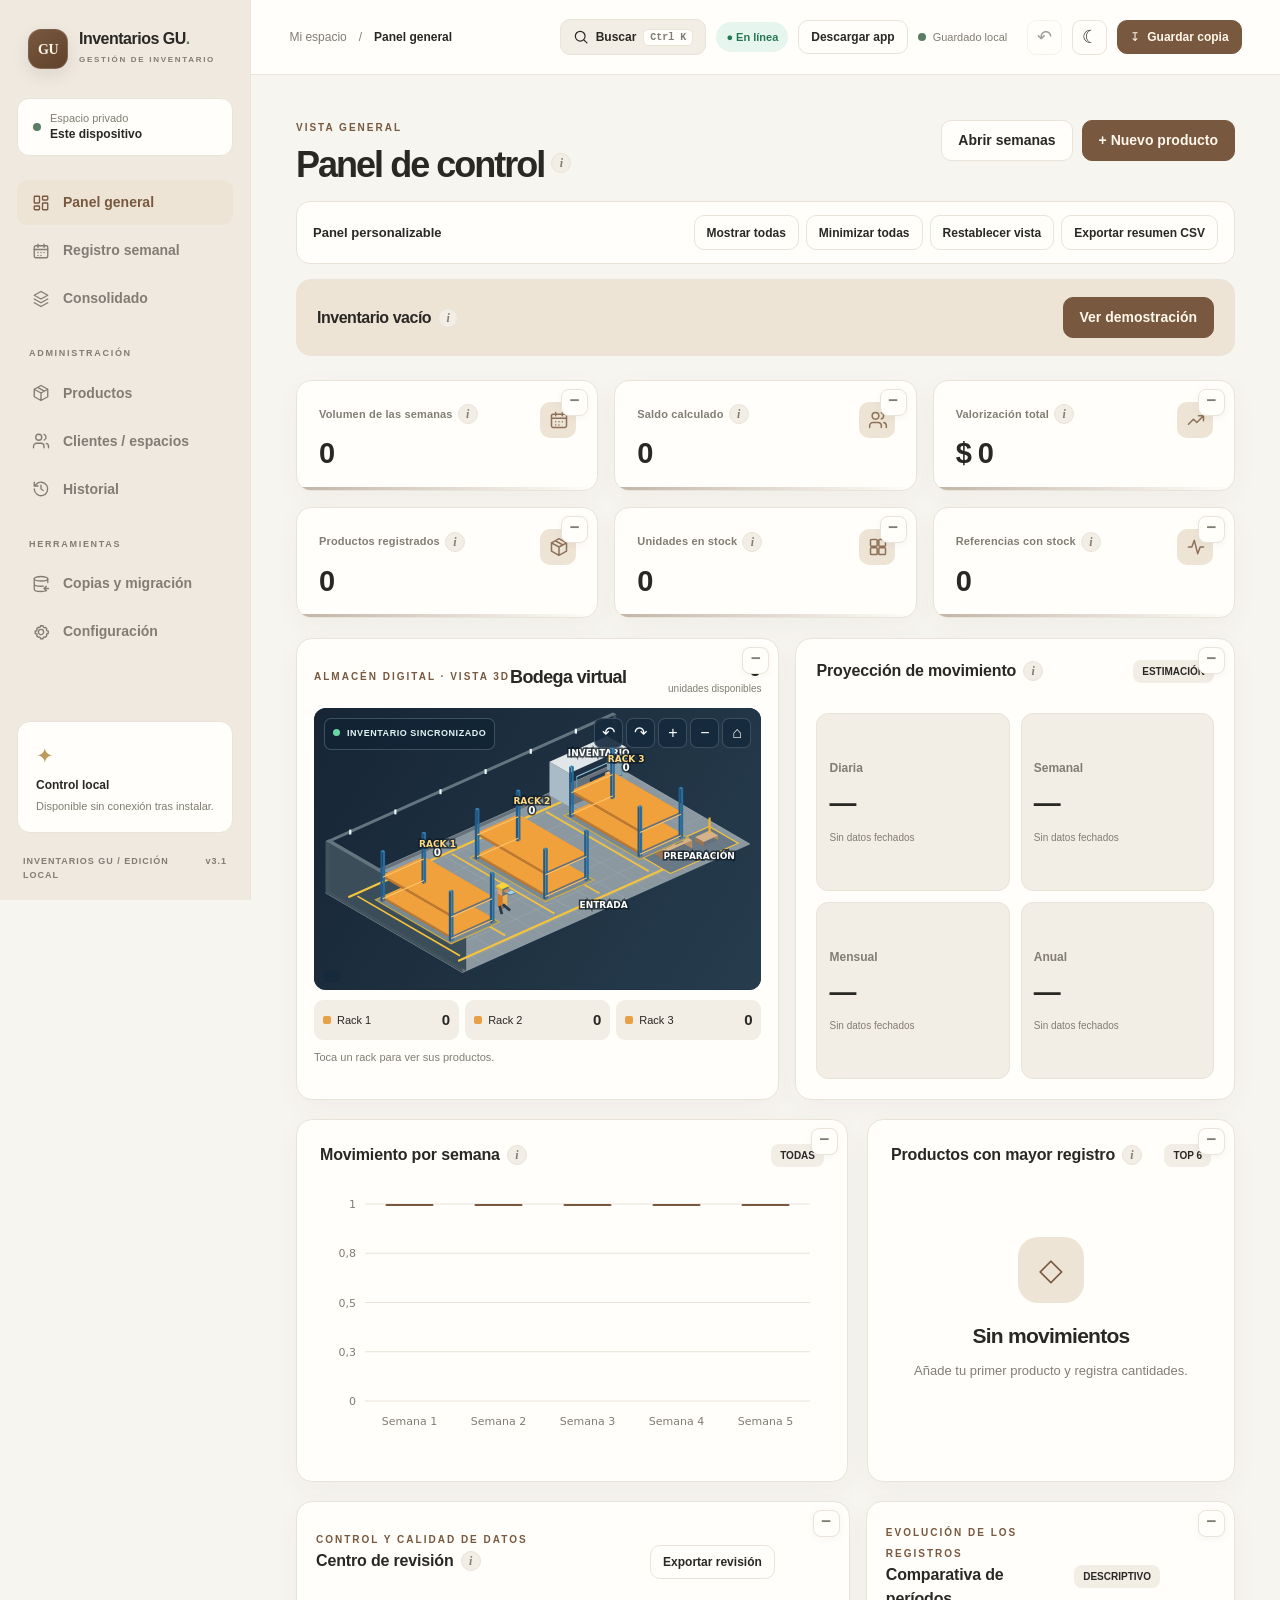
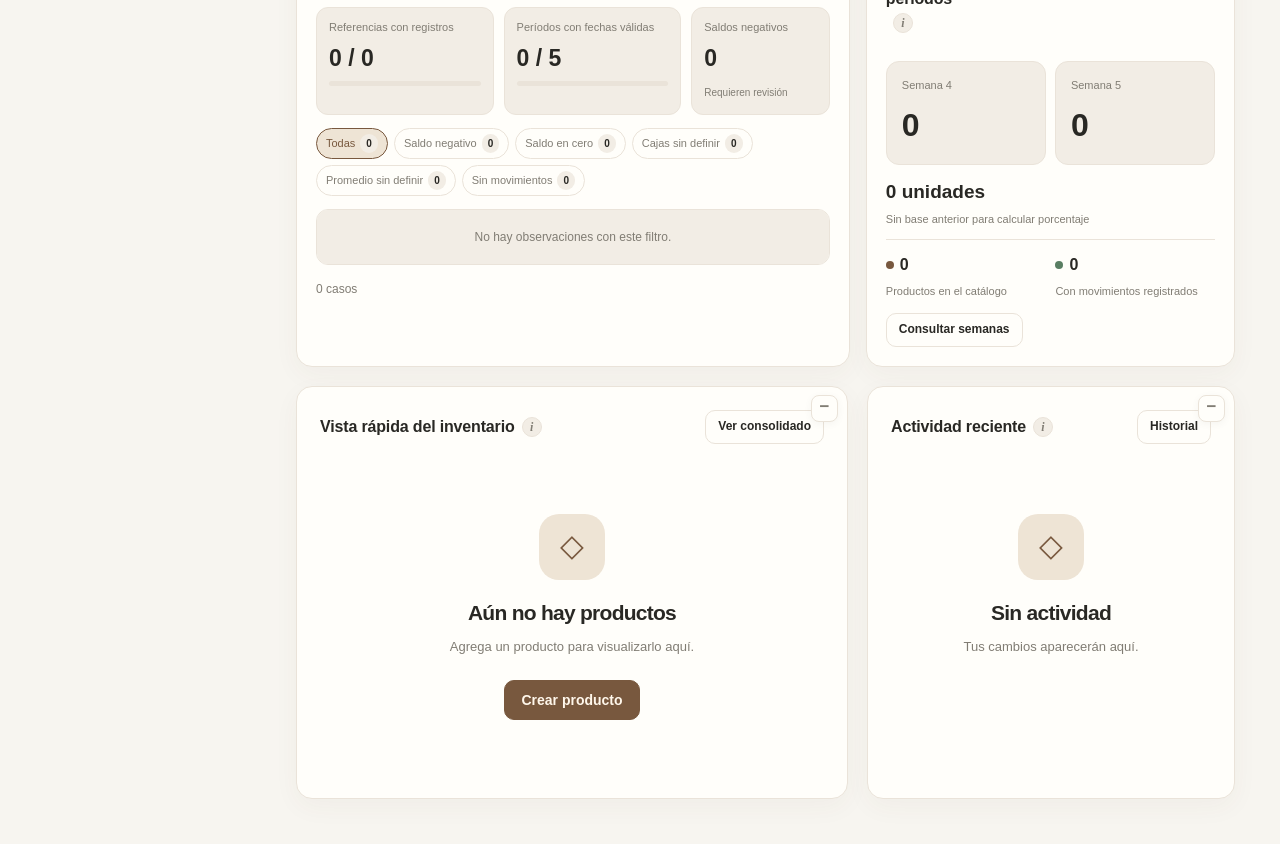
==== commit 9feb1911: "V3.1 20-11-2026 Cambios realizados: - Información extendida mediante pequeños botones i. - Panel: ta" ====
--- a/index.html
+++ b/index.html
@@ -4,15 +4,17 @@
   <meta charset="utf-8">
   <meta name="viewport" content="width=device-width,initial-scale=1,viewport-fit=cover">
   <meta name="theme-color" content="#e8dbc6">
-  <meta name="description" content="Inventarios GU 3.0: gestión local, bodega 3D, analíticas, revisión de saldos y copias de seguridad.">
-  <title>Inventarios GU 3.0 · Control de inventario</title>
+  <meta name="description" content="Inventarios GU 3.1: gestión local, bodega 3D, analíticas, revisión de saldos y copias de seguridad.">
+  <title>Inventarios GU 3.1 · Control de inventario</title>
   <link rel="icon" href="icon.svg" type="image/svg+xml">
   <link rel="manifest" href="manifest.webmanifest">
   <link rel="apple-touch-icon" href="icon-192.png">
   <meta name="apple-mobile-web-app-capable" content="yes">
   <meta name="apple-mobile-web-app-status-bar-style" content="default">
   <link rel="stylesheet" href="styles.css">
+  <link rel="stylesheet" href="ux.css">
   <script src="icons.js" defer></script>
+  <script src="ui.js" defer></script>
   <script src="insights.js" defer></script>
   <script src="db.js" defer></script>
   <script src="calc.js" defer></script>
@@ -39,7 +41,7 @@
         <button type="button" data-nav="backup" class="nav-item"><span class="nav-icon" data-gu-icon="database-backup"></span><span>Copias y migración</span></button>
         <button type="button" data-nav="settings" class="nav-item"><span class="nav-icon" data-gu-icon="settings"></span><span>Configuración</span></button>
       </nav>
-      <div class="side-bottom"><div class="side-tip"><span>✦</span><b>Control a tu manera</b><p>Todos tus registros están disponibles incluso sin conexión, después de la primera carga.</p></div><div class="side-foot">INVENTARIOS GU / EDICIÓN LOCAL <span id="app-version">v3.0</span></div></div>
+      <div class="side-bottom"><div class="side-tip"><span>✦</span><b>Control local</b><p>Disponible sin conexión tras instalar.</p></div><div class="side-foot">INVENTARIOS GU / EDICIÓN LOCAL <span id="app-version">v3.1</span></div></div>
     </aside>
     <div class="main-shell">
       <header class="topbar">
@@ -51,7 +53,7 @@
     <nav class="bottom-nav" aria-label="Navegación móvil"><button data-nav="dashboard" class="active"><span data-gu-icon="layout-dashboard"></span><small>Inicio</small></button><button data-nav="weekly"><span data-gu-icon="calendar-days"></span><small>Semanas</small></button><button data-nav="final"><span data-gu-icon="layers"></span><small>Final</small></button><button data-nav="products"><span data-gu-icon="package"></span><small>Productos</small></button><button data-nav="backup"><span data-gu-icon="database-backup"></span><small>Copias</small></button><button data-nav="settings"><span data-gu-icon="settings"></span><small>Más</small></button></nav>
   </div>
   <div id="command-palette" class="command-palette" hidden><section class="command-sheet" role="dialog" aria-modal="true" aria-label="Buscar en Inventarios GU"><div class="command-top"><span data-gu-icon="search"></span><input id="palette-input" type="search" autocomplete="off" placeholder="Buscar pantalla o producto…" aria-label="Buscar pantalla o producto"><button type="button" data-command-close="1" aria-label="Cerrar buscador">Esc</button></div><div id="palette-results" class="command-list" role="listbox" aria-label="Resultados de búsqueda"></div><div class="command-bottom">Ctrl / ⌘ + K · Ir a una sección o editar un producto</div></section></div>
-  <div id="modal-root"></div><div id="install-dialog" class="install-dialog" hidden><div class="install-sheet" role="dialog" aria-modal="true" aria-labelledby="install-title"><button id="install-close" class="install-close" aria-label="Cerrar">×</button><span class="eyebrow">INVENTARIOS GU · VERSIÓN 3.0</span><h2 id="install-title">Descargar para PC o móvil · instalar sin internet</h2><p id="install-status">Preparando aplicación…</p><section class="platform-downloads" aria-label="Descargas por dispositivo"><div class="platform-download"><div><b>Versión para PC</b><p>Windows, macOS y Linux. Archivo HTML independiente para abrir desde el navegador, sin conexión.</p></div><a class="btn btn-primary" href="./descargas/Inventarios_GU_PC.html" download="Inventarios_GU_PC.html">↓ Descargar PC</a></div><div class="platform-download"><div><b>Versión para teléfono</b><p>Android y iPhone. Archivo HTML adaptable. La apertura y conservación de datos desde archivos locales varía según el navegador, especialmente en iOS.</p></div><a class="btn btn-primary" href="./descargas/Inventarios_GU_Movil_iPhone_Android.html" download="Inventarios_GU_Movil_iPhone_Android.html">↓ Descargar móvil</a></div></section><h3 class="install-section-heading">O instalar la web como aplicación</h3><div class="install-options"><div><b>PC · Windows / macOS / Linux</b><p>Abre esta web por HTTPS en Chrome o Edge y selecciona Instalar. Se abrirá como una aplicación independiente.</p></div><div><b>Android</b><p>En Chrome, usa Instalar aplicación o el menú ⋮ → Añadir a pantalla de inicio.</p></div><div><b>iPhone / iPad</b><p>En Safari, toca Compartir → Añadir a pantalla de inicio → Añadir.</p></div></div><div class="install-actions"><button id="install-now" class="btn btn-primary" type="button">Instalar en este dispositivo</button><button id="install-cache" class="btn" type="button">Preparar uso sin internet</button><button id="install-storage" class="btn" type="button">Proteger almacenamiento</button></div><p class="install-note">La primera visita requiere internet y una dirección HTTPS. Después de cargar los archivos, puedes trabajar sin conexión en el mismo dispositivo. Tus datos no se sincronizan entre dispositivos: usa Copias y migración para trasladarlos.</p></div></div><div id="toast-area" role="status" aria-live="polite"></div>
+  <div id="modal-root"></div><div id="install-dialog" class="install-dialog" hidden><div class="install-sheet" role="dialog" aria-modal="true" aria-labelledby="install-title"><button id="install-close" class="install-close" aria-label="Cerrar">×</button><span class="eyebrow">INVENTARIOS GU · VERSIÓN 3.1</span><h2 id="install-title">Descargar o instalar</h2><p id="install-status">Preparando aplicación…</p><section class="platform-downloads" aria-label="Descargas por dispositivo"><div class="platform-download"><div><b>Versión para PC</b><p>HTML autónomo · Windows / macOS / Linux</p></div><a class="btn btn-primary" href="./descargas/Inventarios_GU_PC.html" download="Inventarios_GU_PC.html">↓ Descargar PC</a></div><div class="platform-download"><div><b>Versión para teléfono</b><p>HTML adaptable · Android / iPhone</p></div><a class="btn btn-primary" href="./descargas/Inventarios_GU_Movil_iPhone_Android.html" download="Inventarios_GU_Movil_iPhone_Android.html">↓ Descargar móvil</a></div></section><h3 class="install-section-heading">O instalar la web como aplicación</h3><div class="install-options"><div><b>PC · Windows / macOS / Linux</b><p>Abre esta web por HTTPS en Chrome o Edge y selecciona Instalar. Se abrirá como una aplicación independiente.</p></div><div><b>Android</b><p>En Chrome, usa Instalar aplicación o el menú ⋮ → Añadir a pantalla de inicio.</p></div><div><b>iPhone / iPad</b><p>En Safari, toca Compartir → Añadir a pantalla de inicio → Añadir.</p></div></div><div class="install-actions"><button id="install-now" class="btn btn-primary" type="button">Instalar en este dispositivo</button><button id="install-cache" class="btn" type="button">Preparar uso sin internet</button><button id="install-storage" class="btn" type="button">Proteger almacenamiento</button></div><p class="install-note">HTTPS para instalar PWA. Datos locales, sin sincronización; usa respaldos JSON para migrar.</p></div></div><div id="toast-area" role="status" aria-live="polite"></div>
   <input id="backup-file" type="file" accept=".json,.almendra,application/json" hidden>
 </body>
 </html>
--- a/ux.css
+++ b/ux.css
@@ -0,0 +1,25 @@
+/* GU 3.1 · jerarquía visual, densidad y ayuda accesible. */
+.gu-info{display:inline-flex;align-items:center;justify-content:center;vertical-align:middle;flex:none;width:20px;height:20px;min-width:20px;margin:0 0 0 7px;border:1px solid var(--line);border-radius:50%;background:var(--surface2);color:var(--muted);font-family:Georgia,serif;font-size:12px;font-style:italic;font-weight:700;line-height:1;cursor:pointer}
+.gu-info:hover,.gu-info:focus-visible{background:var(--accent-soft);color:var(--accent);border-color:var(--accent);outline-offset:3px}
+.gu-info-inline{display:inline-flex;margin:3px 0 6px 2px}
+.page-heading h1,.card-title h3,.card-title h2,.warehouse-heading h2,.backup-action h3,.stat-label,.banner h3{display:inline-block;vertical-align:middle;margin-bottom:0}
+.page-heading .eyebrow{margin-bottom:5px}.page-heading{margin-bottom:16px}.page-heading>div>p{display:none}
+.card-title>div>p,.stat-foot{display:none}
+.card-title{align-items:center;gap:8px}.card-title .gu-info{margin-right:4px}
+.stat-card .gu-info{position:relative;z-index:2;margin-left:5px}
+.stat-label{max-width:calc(100% - 46px);line-height:1.4}
+.stat-value{margin-top:12px}.stat-icon{pointer-events:none}
+.metric-toggle{font-size:0!important;width:27px;height:27px;padding:0!important;display:grid;place-items:center}.metric-toggle::before{content:'−';font-size:17px;line-height:1}.metric-collapsed .metric-toggle{font-size:11px!important;width:auto;padding:0 10px!important}.metric-collapsed .metric-toggle::before{content:none}
+.gu-help-dialog{width:min(460px,calc(100vw - 28px));max-height:80dvh;overflow:auto;border:1px solid var(--line);border-radius:17px;padding:18px 19px;background:var(--surface);color:var(--text);box-shadow:0 22px 75px #0005}
+.gu-help-dialog::backdrop{background:rgba(0,0,0,.56);backdrop-filter:blur(3px)}.gu-help-head{display:flex;align-items:center;gap:14px;justify-content:space-between;font-size:16px;margin-bottom:12px}.gu-help-dialog p{font-size:13px;line-height:1.6;color:var(--muted);white-space:pre-line;overflow-wrap:break-word;margin:0}.gu-help-close{width:30px;height:30px;flex:none;background:var(--surface2);color:var(--text);border:1px solid var(--line);border-radius:8px;font-size:19px}.gu-help-actions{display:flex;justify-content:flex-end;margin-top:20px}
+.gu-filterbar{display:flex;align-items:center;gap:7px;flex-wrap:wrap;margin:10px 0 15px}.gu-filterbar .gu-filter-label{font-weight:700;font-size:11px;color:var(--muted);margin-right:1px}.gu-filterbar button{padding:6px 10px;min-height:32px;border:1px solid var(--line);color:var(--muted);background:var(--surface);border-radius:9px;font-size:11px;font-weight:700}.gu-filterbar button[aria-pressed="true"]{background:var(--accent-soft);border-color:var(--accent);color:var(--accent)}.gu-filterbar select{font-size:12px;width:auto;min-width:125px;max-width:100%;padding:6px 10px}
+.gu-summary-bar{display:flex;align-items:center;justify-content:space-between;gap:12px;flex-wrap:wrap;margin-bottom:16px;background:var(--surface);border:1px solid var(--line);padding:12px 15px;border-radius:12px}.gu-summary-bar b{font-size:12px}.gu-summary-bar small{color:var(--muted);font-size:11px}.gu-summary-bar .gu-info{margin:0}
+.gu-audit-tools{display:flex;gap:8px;flex-wrap:wrap;margin-bottom:13px}.gu-audit-tools input{min-width:150px;flex:1}.gu-audit-tools select{min-width:148px;flex:none}.gu-audit-tools .btn{flex:none}
+.gu-density-options{display:flex;flex-wrap:wrap;gap:8px}.gu-density-options button[aria-pressed="true"]{background:var(--accent-soft);border-color:var(--accent);color:var(--accent)}
+body[data-density="compact"] .main-content{padding-top:18px}body[data-density="compact"] .card-pad{padding:14px}body[data-density="compact"] .stat-card{padding:14px;min-height:96px}body[data-density="compact"] .stat-value{font-size:clamp(21px,2.5vw,29px);margin-top:7px}body[data-density="compact"] .data-table td,body[data-density="compact"] .data-table th{padding-top:6px;padding-bottom:6px}body[data-density="compact"] .catalog-row{padding-top:10px;padding-bottom:10px}body[data-density="compact"] .activity-item{padding-top:7px;padding-bottom:7px}
+.week-scroll-2d{scrollbar-gutter:stable;scroll-behavior:auto}.week-scroll-2d:focus-visible{outline:2px solid var(--accent)}
+.warehouse-card{contain:layout paint}.warehouse-hint{font-size:0!important}.warehouse-heading h2{display:inline-block}.warehouse-heading .gu-info{border-color:#ffffff44;background:#ffffff23;color:#fff}.warehouse-heading .gu-info:hover{background:#ffffff44}
+@media(max-width:700px){.gu-filterbar{margin:8px 0 12px}.gu-filterbar button{min-height:33px;padding:6px 9px}.gu-audit-tools{display:grid;grid-template-columns:minmax(0,1fr) minmax(0,1fr)}.gu-audit-tools input{grid-column:1/-1;width:100%}.gu-audit-tools select{min-width:0;width:100%}.gu-audit-tools .btn{grid-column:1/-1;width:100%}.gu-summary-bar{padding:10px 12px}.gu-info{width:22px;height:22px}.stat-card .gu-info{width:18px;height:18px;min-width:18px}.stat-value{font-size:clamp(17px,5vw,23px)}.gu-filterbar select{width:100%}.page-heading{margin-bottom:10px}.card-title h3{font-size:14px}}
+
+.metric-collapsed-name{display:none}.metric-collapsed .metric-collapsed-name{display:block;margin:0 12px 0 108px;line-height:47px;font-size:12px;font-weight:700;color:var(--muted);white-space:nowrap;overflow:hidden;text-overflow:ellipsis}.metric-collapsed .metric-toggle{z-index:2}
+@media(max-width:700px){.metric-collapsed .metric-collapsed-name{line-height:43px}}
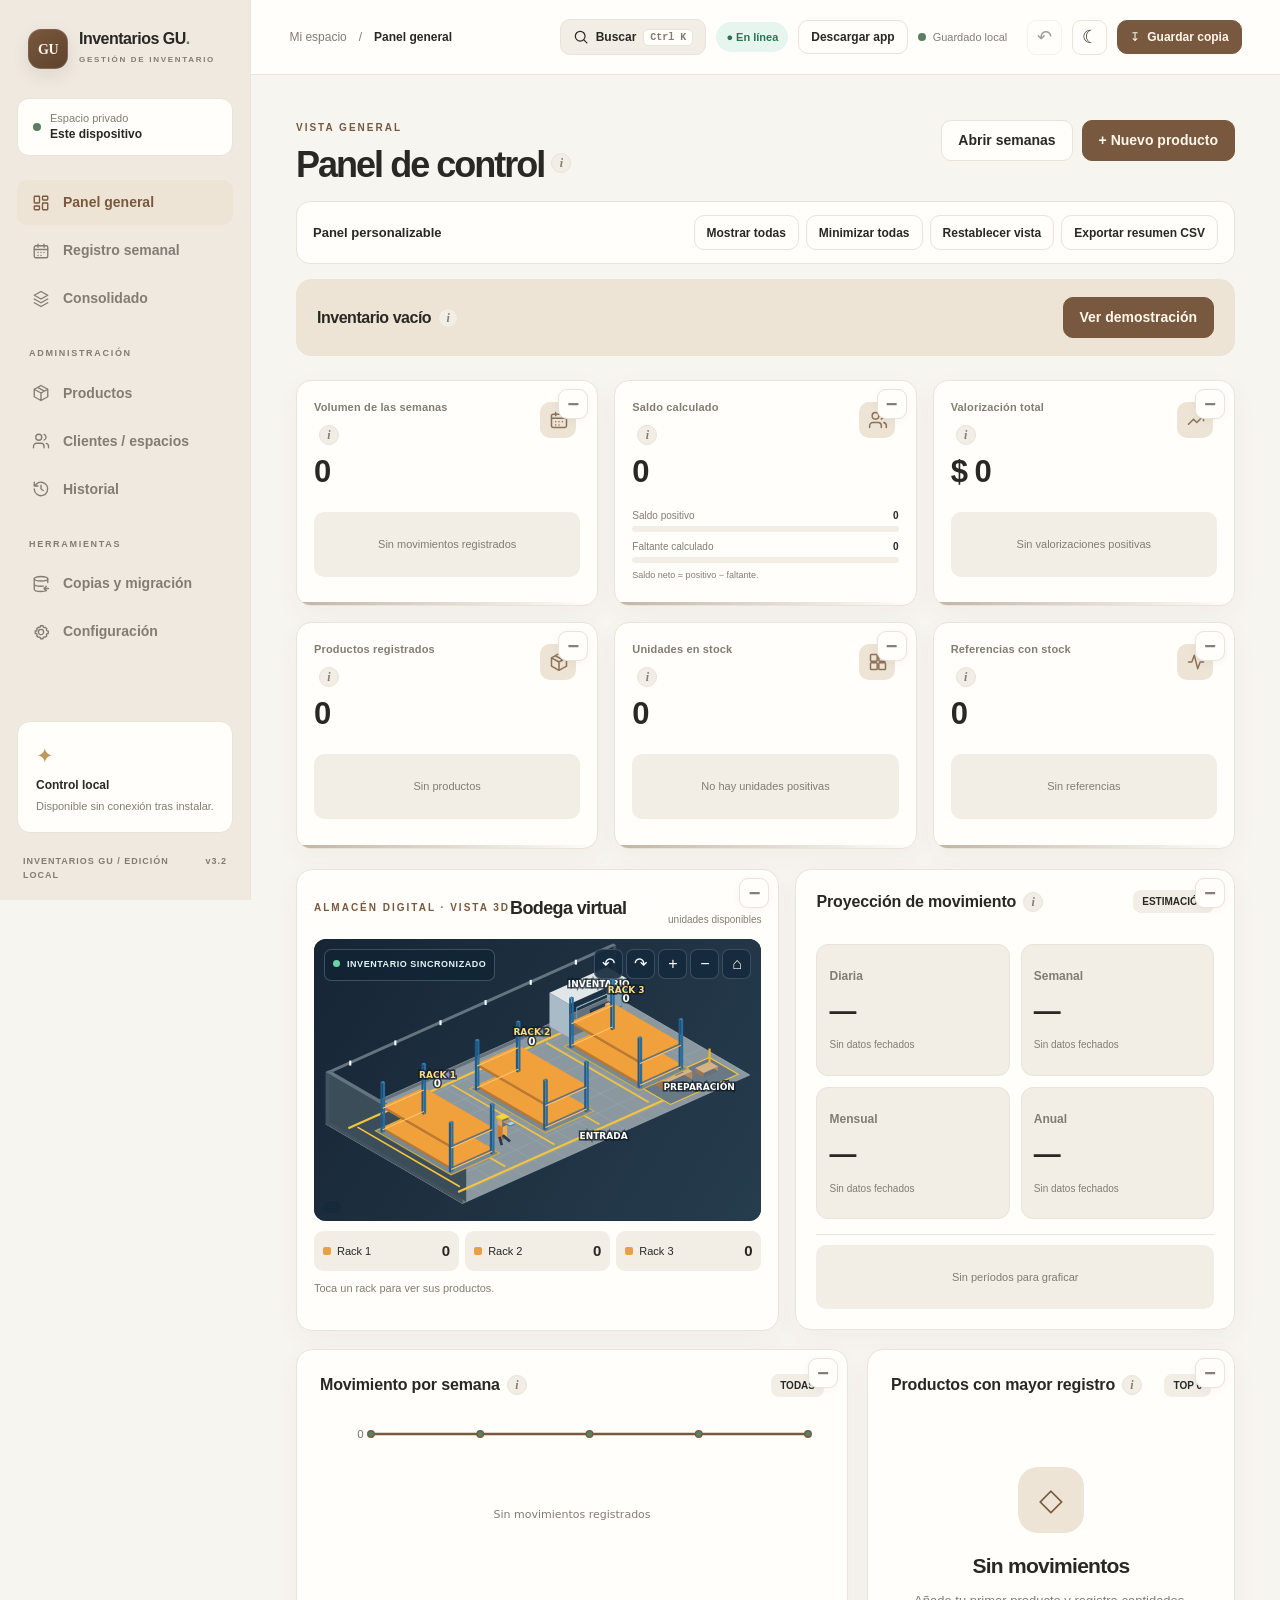
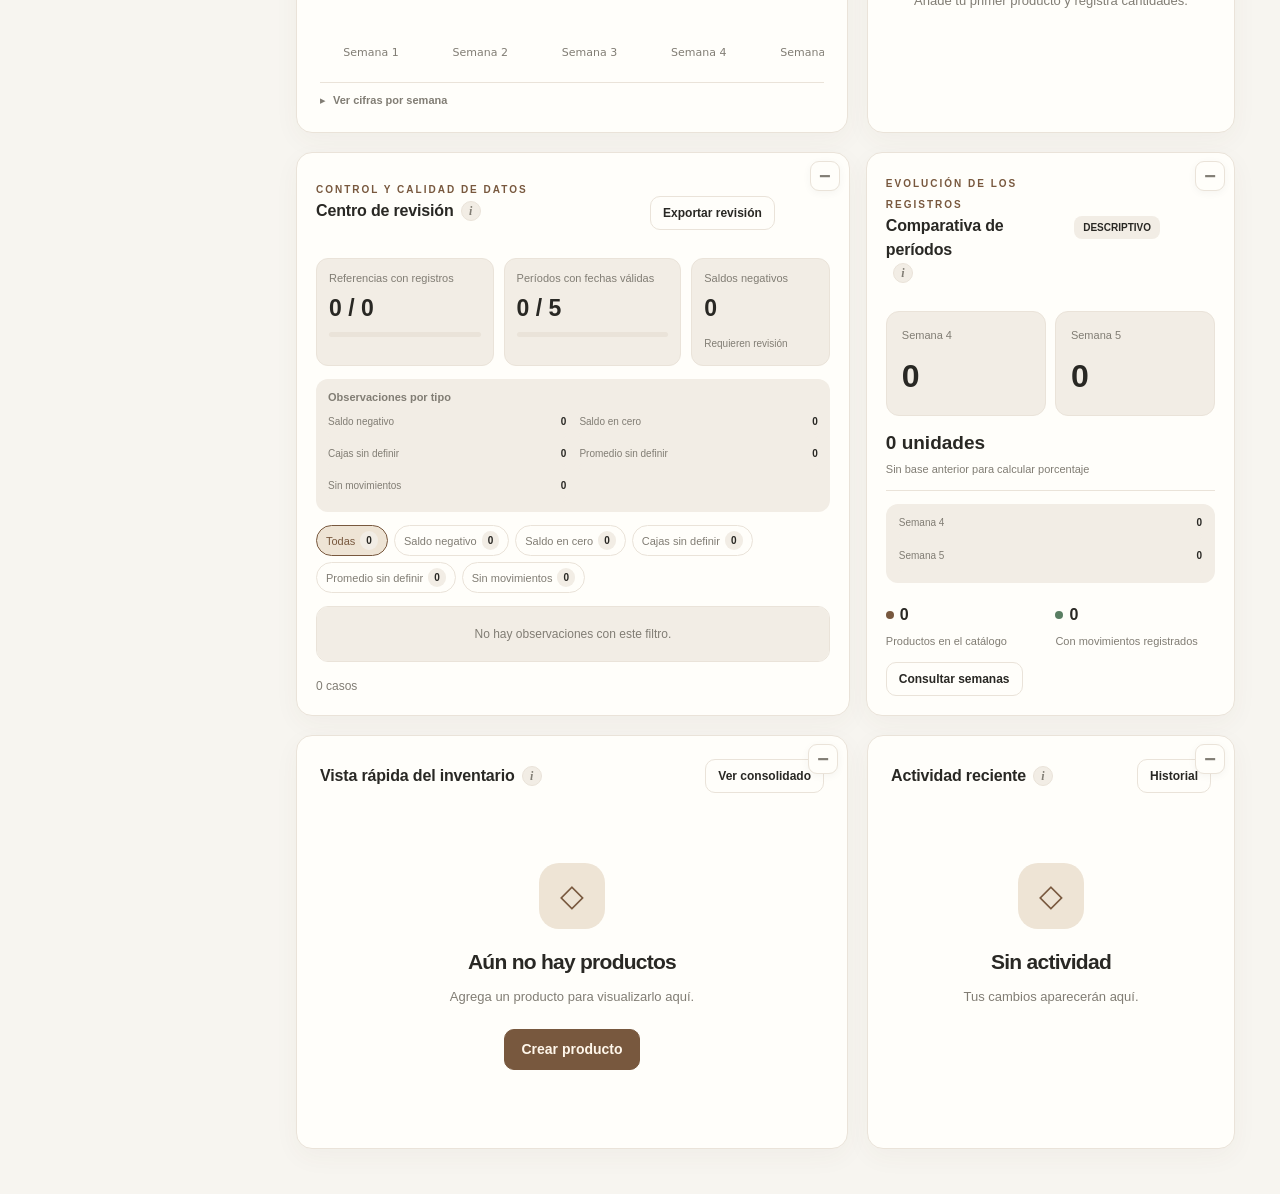
==== commit 8d3024b3: "v3.2 20-11-2026 Cambios realizados: Métrica	Visualización Volumen semanal	Gráfico de líneas Saldo ca" ====
--- a/index.html
+++ b/index.html
@@ -4,8 +4,8 @@
   <meta charset="utf-8">
   <meta name="viewport" content="width=device-width,initial-scale=1,viewport-fit=cover">
   <meta name="theme-color" content="#e8dbc6">
-  <meta name="description" content="Inventarios GU 3.1: gestión local, bodega 3D, analíticas, revisión de saldos y copias de seguridad.">
-  <title>Inventarios GU 3.1 · Control de inventario</title>
+  <meta name="description" content="Inventarios GU 3.2: gestión local, bodega 3D, analíticas, revisión de saldos y copias de seguridad.">
+  <title>Inventarios GU 3.2 · Control de inventario</title>
   <link rel="icon" href="icon.svg" type="image/svg+xml">
   <link rel="manifest" href="manifest.webmanifest">
   <link rel="apple-touch-icon" href="icon-192.png">
@@ -19,6 +19,7 @@
   <script src="db.js" defer></script>
   <script src="calc.js" defer></script>
   <script src="charts.js" defer></script>
+  <script src="metric-visuals.js" defer></script>
   <script src="warehouse.js" defer></script>
   <script src="app.js" defer></script>
   <script src="install.js" defer></script>
@@ -41,7 +42,7 @@
         <button type="button" data-nav="backup" class="nav-item"><span class="nav-icon" data-gu-icon="database-backup"></span><span>Copias y migración</span></button>
         <button type="button" data-nav="settings" class="nav-item"><span class="nav-icon" data-gu-icon="settings"></span><span>Configuración</span></button>
       </nav>
-      <div class="side-bottom"><div class="side-tip"><span>✦</span><b>Control local</b><p>Disponible sin conexión tras instalar.</p></div><div class="side-foot">INVENTARIOS GU / EDICIÓN LOCAL <span id="app-version">v3.1</span></div></div>
+      <div class="side-bottom"><div class="side-tip"><span>✦</span><b>Control local</b><p>Disponible sin conexión tras instalar.</p></div><div class="side-foot">INVENTARIOS GU / EDICIÓN LOCAL <span id="app-version">v3.2</span></div></div>
     </aside>
     <div class="main-shell">
       <header class="topbar">
@@ -53,7 +54,7 @@
     <nav class="bottom-nav" aria-label="Navegación móvil"><button data-nav="dashboard" class="active"><span data-gu-icon="layout-dashboard"></span><small>Inicio</small></button><button data-nav="weekly"><span data-gu-icon="calendar-days"></span><small>Semanas</small></button><button data-nav="final"><span data-gu-icon="layers"></span><small>Final</small></button><button data-nav="products"><span data-gu-icon="package"></span><small>Productos</small></button><button data-nav="backup"><span data-gu-icon="database-backup"></span><small>Copias</small></button><button data-nav="settings"><span data-gu-icon="settings"></span><small>Más</small></button></nav>
   </div>
   <div id="command-palette" class="command-palette" hidden><section class="command-sheet" role="dialog" aria-modal="true" aria-label="Buscar en Inventarios GU"><div class="command-top"><span data-gu-icon="search"></span><input id="palette-input" type="search" autocomplete="off" placeholder="Buscar pantalla o producto…" aria-label="Buscar pantalla o producto"><button type="button" data-command-close="1" aria-label="Cerrar buscador">Esc</button></div><div id="palette-results" class="command-list" role="listbox" aria-label="Resultados de búsqueda"></div><div class="command-bottom">Ctrl / ⌘ + K · Ir a una sección o editar un producto</div></section></div>
-  <div id="modal-root"></div><div id="install-dialog" class="install-dialog" hidden><div class="install-sheet" role="dialog" aria-modal="true" aria-labelledby="install-title"><button id="install-close" class="install-close" aria-label="Cerrar">×</button><span class="eyebrow">INVENTARIOS GU · VERSIÓN 3.1</span><h2 id="install-title">Descargar o instalar</h2><p id="install-status">Preparando aplicación…</p><section class="platform-downloads" aria-label="Descargas por dispositivo"><div class="platform-download"><div><b>Versión para PC</b><p>HTML autónomo · Windows / macOS / Linux</p></div><a class="btn btn-primary" href="./descargas/Inventarios_GU_PC.html" download="Inventarios_GU_PC.html">↓ Descargar PC</a></div><div class="platform-download"><div><b>Versión para teléfono</b><p>HTML adaptable · Android / iPhone</p></div><a class="btn btn-primary" href="./descargas/Inventarios_GU_Movil_iPhone_Android.html" download="Inventarios_GU_Movil_iPhone_Android.html">↓ Descargar móvil</a></div></section><h3 class="install-section-heading">O instalar la web como aplicación</h3><div class="install-options"><div><b>PC · Windows / macOS / Linux</b><p>Abre esta web por HTTPS en Chrome o Edge y selecciona Instalar. Se abrirá como una aplicación independiente.</p></div><div><b>Android</b><p>En Chrome, usa Instalar aplicación o el menú ⋮ → Añadir a pantalla de inicio.</p></div><div><b>iPhone / iPad</b><p>En Safari, toca Compartir → Añadir a pantalla de inicio → Añadir.</p></div></div><div class="install-actions"><button id="install-now" class="btn btn-primary" type="button">Instalar en este dispositivo</button><button id="install-cache" class="btn" type="button">Preparar uso sin internet</button><button id="install-storage" class="btn" type="button">Proteger almacenamiento</button></div><p class="install-note">HTTPS para instalar PWA. Datos locales, sin sincronización; usa respaldos JSON para migrar.</p></div></div><div id="toast-area" role="status" aria-live="polite"></div>
+  <div id="modal-root"></div><div id="install-dialog" class="install-dialog" hidden><div class="install-sheet" role="dialog" aria-modal="true" aria-labelledby="install-title"><button id="install-close" class="install-close" aria-label="Cerrar">×</button><span class="eyebrow">INVENTARIOS GU · VERSIÓN 3.2</span><h2 id="install-title">Descargar o instalar</h2><p id="install-status">Preparando aplicación…</p><section class="platform-downloads" aria-label="Descargas por dispositivo"><div class="platform-download"><div><b>Versión para PC</b><p>HTML autónomo · Windows / macOS / Linux</p></div><a class="btn btn-primary" href="./descargas/Inventarios_GU_PC.html" download="Inventarios_GU_PC.html">↓ Descargar PC</a></div><div class="platform-download"><div><b>Versión para teléfono</b><p>HTML adaptable · Android / iPhone</p></div><a class="btn btn-primary" href="./descargas/Inventarios_GU_Movil_iPhone_Android.html" download="Inventarios_GU_Movil_iPhone_Android.html">↓ Descargar móvil</a></div></section><h3 class="install-section-heading">O instalar la web como aplicación</h3><div class="install-options"><div><b>PC · Windows / macOS / Linux</b><p>Abre esta web por HTTPS en Chrome o Edge y selecciona Instalar. Se abrirá como una aplicación independiente.</p></div><div><b>Android</b><p>En Chrome, usa Instalar aplicación o el menú ⋮ → Añadir a pantalla de inicio.</p></div><div><b>iPhone / iPad</b><p>En Safari, toca Compartir → Añadir a pantalla de inicio → Añadir.</p></div></div><div class="install-actions"><button id="install-now" class="btn btn-primary" type="button">Instalar en este dispositivo</button><button id="install-cache" class="btn" type="button">Preparar uso sin internet</button><button id="install-storage" class="btn" type="button">Proteger almacenamiento</button></div><p class="install-note">HTTPS para instalar PWA. Datos locales, sin sincronización; usa respaldos JSON para migrar.</p></div></div><div id="toast-area" role="status" aria-live="polite"></div>
   <input id="backup-file" type="file" accept=".json,.almendra,application/json" hidden>
 </body>
 </html>
--- a/ux.css
+++ b/ux.css
@@ -23,3 +23,50 @@
 
 .metric-collapsed-name{display:none}.metric-collapsed .metric-collapsed-name{display:block;margin:0 12px 0 108px;line-height:47px;font-size:12px;font-weight:700;color:var(--muted);white-space:nowrap;overflow:hidden;text-overflow:ellipsis}.metric-collapsed .metric-toggle{z-index:2}
 @media(max-width:700px){.metric-collapsed .metric-collapsed-name{line-height:43px}}
+
+/* Inventarios GU 3.2 · Gráficos por indicador y controles de solo icono. */
+.metric-toggle,.metric-collapsed .metric-toggle{display:grid!important;place-items:center!important;width:30px!important;height:30px!important;min-height:30px!important;padding:0!important;font-size:20px!important;font-weight:600!important;line-height:1!important;border-radius:9px}
+.metric-toggle::before,.metric-collapsed .metric-toggle::before{content:none!important}
+.metric-toggle:focus-visible{outline:2px solid var(--accent);outline-offset:2px}
+.metric-collapsed .metric-collapsed-name{margin-left:52px;line-height:47px}
+.stat-card.visual-stat{min-height:256px;display:flex;flex-direction:column;padding:19px 17px 15px}
+.stat-card.visual-stat .stat-label{margin:0;max-width:calc(100% - 40px);font-size:11px;min-height:25px}
+.stat-card.visual-stat .stat-value{margin:8px 0 8px;font-size:clamp(22px,2.6vw,31px);white-space:normal}
+.stat-card.visual-stat .stat-visual{margin-top:auto;min-height:92px;display:flex;align-items:center}
+.stat-card.visual-stat .stat-visual>*{width:100%}
+.metric-mini-chart{width:100%;min-width:0}
+.metric-spark{display:block;width:100%;height:73px;overflow:visible}
+.metric-mini-foot{display:flex;align-items:center;justify-content:space-between;gap:8px;color:var(--muted);font-size:10px;line-height:1.2;margin-top:3px}
+.metric-mini-foot span{min-width:0;white-space:nowrap;text-overflow:ellipsis;overflow:hidden}
+.metric-mini-bars{display:grid;gap:7px;width:100%;min-width:0}
+.metric-bar-row{min-width:0}.metric-bar-top{display:flex;align-items:center;justify-content:space-between;gap:9px;margin-bottom:3px;font-size:10px;color:var(--muted)}
+.metric-bar-top span{overflow:hidden;text-overflow:ellipsis;white-space:nowrap}.metric-bar-top b{flex:none;color:var(--text);font-size:10px}
+.metric-bar-track{height:6px;background:var(--surface2);border-radius:99px;overflow:hidden}
+.metric-bar-track i{display:block;height:100%;border-radius:99px;transition:width .3s ease}
+.metric-donut-wrap{display:flex;align-items:center;gap:8px;min-width:0;width:100%}
+.metric-donut{width:96px;height:96px;max-width:45%;flex-shrink:0;overflow:visible}
+.metric-legend{flex:1;min-width:0;display:grid;gap:5px}
+.metric-legend-row{display:flex;align-items:center;gap:5px;color:var(--muted);font-size:10px;min-width:0}
+.metric-legend-row i{width:7px;height:7px;flex:none;border-radius:50%}.metric-legend-row span{white-space:nowrap;overflow:hidden;text-overflow:ellipsis;min-width:0;flex:1}
+.metric-legend-row b{color:var(--text);flex-shrink:0;font-size:10px}
+.metric-vis-empty{font-size:11px;color:var(--muted);text-align:center;background:var(--surface2);padding:24px 8px;border-radius:10px}
+.metric-chart-note{display:block;margin-top:3px;color:var(--muted);font-size:9px;line-height:1.3}
+.forecast-chart{border-top:1px solid var(--line);padding-top:10px;margin-top:0}
+.forecast-chart .metric-mini-chart{max-width:100%}.forecast-chart .metric-spark{height:68px}
+.gu-review-chart{padding:10px 12px;border-radius:12px;background:var(--surface2)}
+.gu-review-chart .metric-mini-bars{grid-template-columns:repeat(2,minmax(0,1fr));column-gap:13px;row-gap:8px}
+.gu-review-chart h4{font-size:11px;margin:0 0 9px;color:var(--muted)}
+.gu-trend-visual{padding:11px 13px;background:var(--surface2);border-radius:12px}
+.gu-trend-visual .metric-mini-bars{gap:9px}
+.chart-data-summary{border-top:1px solid var(--line);padding-top:9px;margin-top:10px;font-size:11px;color:var(--muted)}
+.chart-data-summary summary{cursor:pointer;font-weight:650;list-style:none}.chart-data-summary summary::before{content:'▸';margin-right:7px}.chart-data-summary[open] summary::before{content:'▾'}
+.chart-data-summary .table-scroll{margin-top:9px;max-height:205px}.chart-data-summary .data-table{font-size:11px;min-width:0}
+.dashboard-bottom .metric-panel[data-metric="actividad"] .activity-item{position:relative;margin-left:9px;padding-left:16px;border-top:0;border-left:1px solid var(--line)}
+.dashboard-bottom .metric-panel[data-metric="actividad"] .activity-item::before{content:'';position:absolute;left:-4px;top:22px;width:7px;height:7px;border-radius:50%;background:var(--accent)}
+@media(min-width:1200px){.stats-grid{grid-template-columns:repeat(3,minmax(0,1fr))}}
+@media(max-width:1199px){.stats-grid{grid-template-columns:repeat(2,minmax(0,1fr))}}
+@media(max-width:700px){.stat-card.visual-stat{min-height:235px;padding:14px 12px}.stat-card.visual-stat .stat-label{font-size:10px}.stat-card.visual-stat .stat-value{font-size:clamp(18px,5vw,24px);letter-spacing:-.6px}.metric-donut{width:69px;height:69px}.metric-donut-wrap{gap:4px}.metric-legend-row{font-size:9px}.metric-legend-row b{font-size:9px}.metric-spark{height:62px}.metric-bar-top{font-size:9px}.gu-review-chart .metric-mini-bars{grid-template-columns:1fr 1fr}.metric-toggle,.metric-collapsed .metric-toggle{width:30px!important;height:30px!important;font-size:20px!important}.metric-collapsed .metric-collapsed-name{line-height:43px;margin-left:51px}}
+@media(max-width:390px){.stat-card.visual-stat{min-height:218px;padding:12px 9px}.metric-donut-wrap{flex-direction:column;align-items:flex-start}.metric-donut{width:64px;height:64px;max-width:none}.metric-legend{width:100%}.metric-legend-row{line-height:1.15}.stat-card.visual-stat .stat-visual{min-height:112px}.gu-review-chart .metric-mini-bars{grid-template-columns:1fr}}
+@media(prefers-reduced-motion:reduce){.metric-bar-track i{transition:none}}
+
+.metric-visual-stack{width:100%;display:grid;gap:4px}
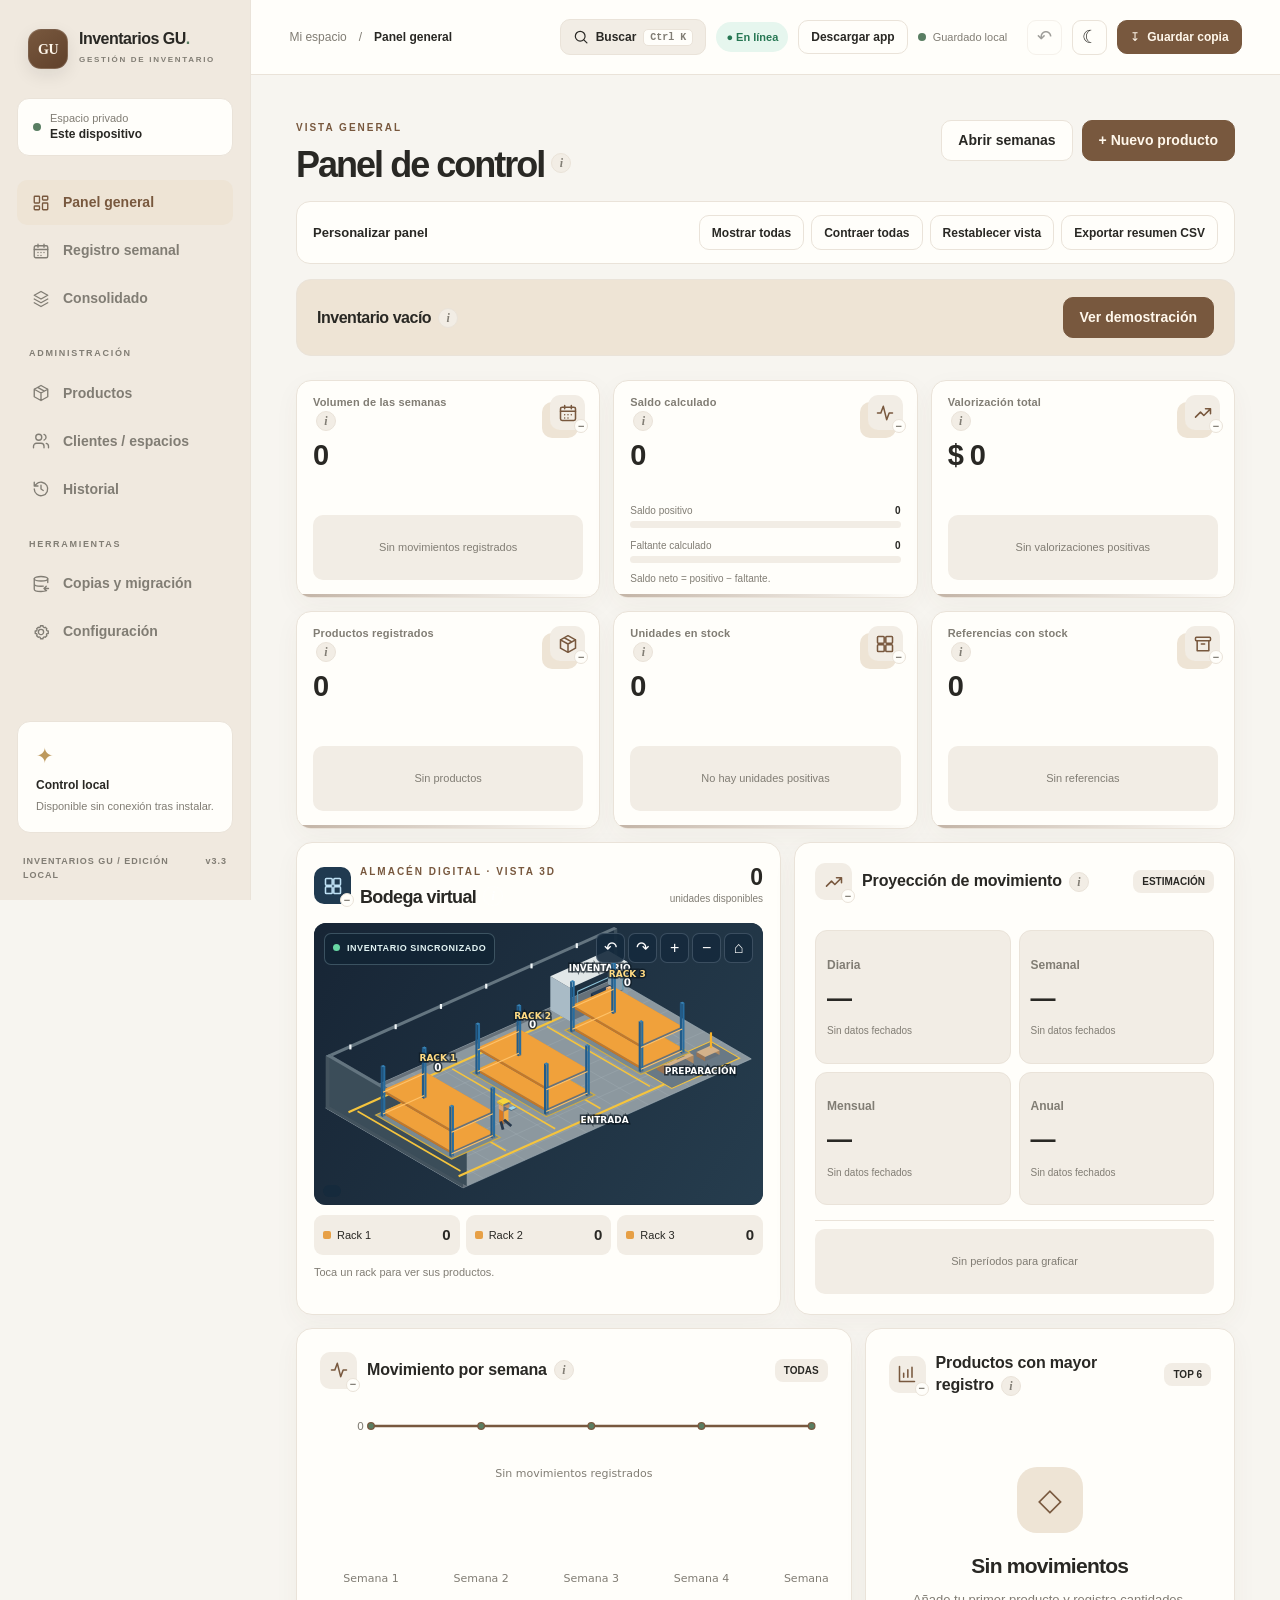
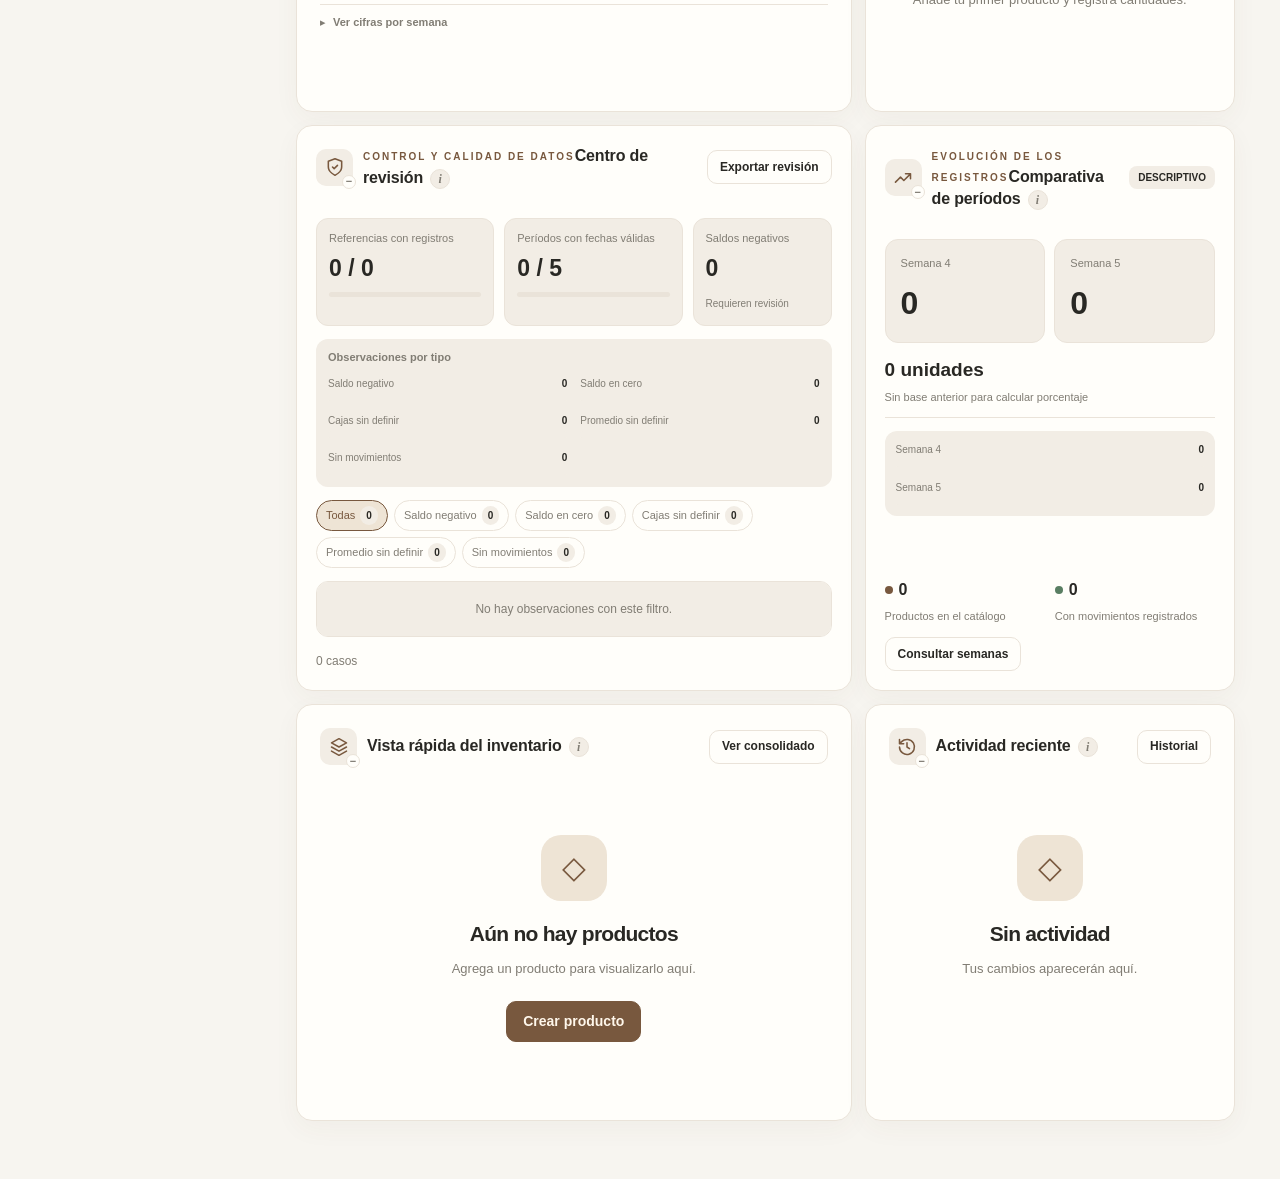
==== commit 1c62ce65: "v3.3 20-11-2026 Mejoras incorporadas: - Gráficas: iluminación y animación suave al pasar el cursor s" ====
--- a/index.html
+++ b/index.html
@@ -4,8 +4,8 @@
   <meta charset="utf-8">
   <meta name="viewport" content="width=device-width,initial-scale=1,viewport-fit=cover">
   <meta name="theme-color" content="#e8dbc6">
-  <meta name="description" content="Inventarios GU 3.2: gestión local, bodega 3D, analíticas, revisión de saldos y copias de seguridad.">
-  <title>Inventarios GU 3.2 · Control de inventario</title>
+  <meta name="description" content="Inventarios GU 3.3: gestión local, bodega 3D, analíticas, revisión de saldos y copias de seguridad.">
+  <title>Inventarios GU 3.3 · Control de inventario</title>
   <link rel="icon" href="icon.svg" type="image/svg+xml">
   <link rel="manifest" href="manifest.webmanifest">
   <link rel="apple-touch-icon" href="icon-192.png">
@@ -14,11 +14,13 @@
   <link rel="stylesheet" href="styles.css">
   <link rel="stylesheet" href="ux.css">
   <script src="icons.js" defer></script>
+  <script src="motion.js" defer></script>
   <script src="ui.js" defer></script>
   <script src="insights.js" defer></script>
   <script src="db.js" defer></script>
   <script src="calc.js" defer></script>
   <script src="charts.js" defer></script>
+  <script src="chart-hover.js" defer></script>
   <script src="metric-visuals.js" defer></script>
   <script src="warehouse.js" defer></script>
   <script src="app.js" defer></script>
@@ -42,7 +44,7 @@
         <button type="button" data-nav="backup" class="nav-item"><span class="nav-icon" data-gu-icon="database-backup"></span><span>Copias y migración</span></button>
         <button type="button" data-nav="settings" class="nav-item"><span class="nav-icon" data-gu-icon="settings"></span><span>Configuración</span></button>
       </nav>
-      <div class="side-bottom"><div class="side-tip"><span>✦</span><b>Control local</b><p>Disponible sin conexión tras instalar.</p></div><div class="side-foot">INVENTARIOS GU / EDICIÓN LOCAL <span id="app-version">v3.2</span></div></div>
+      <div class="side-bottom"><div class="side-tip"><span>✦</span><b>Control local</b><p>Disponible sin conexión tras instalar.</p></div><div class="side-foot">INVENTARIOS GU / EDICIÓN LOCAL <span id="app-version">v3.3</span></div></div>
     </aside>
     <div class="main-shell">
       <header class="topbar">
@@ -54,7 +56,7 @@
     <nav class="bottom-nav" aria-label="Navegación móvil"><button data-nav="dashboard" class="active"><span data-gu-icon="layout-dashboard"></span><small>Inicio</small></button><button data-nav="weekly"><span data-gu-icon="calendar-days"></span><small>Semanas</small></button><button data-nav="final"><span data-gu-icon="layers"></span><small>Final</small></button><button data-nav="products"><span data-gu-icon="package"></span><small>Productos</small></button><button data-nav="backup"><span data-gu-icon="database-backup"></span><small>Copias</small></button><button data-nav="settings"><span data-gu-icon="settings"></span><small>Más</small></button></nav>
   </div>
   <div id="command-palette" class="command-palette" hidden><section class="command-sheet" role="dialog" aria-modal="true" aria-label="Buscar en Inventarios GU"><div class="command-top"><span data-gu-icon="search"></span><input id="palette-input" type="search" autocomplete="off" placeholder="Buscar pantalla o producto…" aria-label="Buscar pantalla o producto"><button type="button" data-command-close="1" aria-label="Cerrar buscador">Esc</button></div><div id="palette-results" class="command-list" role="listbox" aria-label="Resultados de búsqueda"></div><div class="command-bottom">Ctrl / ⌘ + K · Ir a una sección o editar un producto</div></section></div>
-  <div id="modal-root"></div><div id="install-dialog" class="install-dialog" hidden><div class="install-sheet" role="dialog" aria-modal="true" aria-labelledby="install-title"><button id="install-close" class="install-close" aria-label="Cerrar">×</button><span class="eyebrow">INVENTARIOS GU · VERSIÓN 3.2</span><h2 id="install-title">Descargar o instalar</h2><p id="install-status">Preparando aplicación…</p><section class="platform-downloads" aria-label="Descargas por dispositivo"><div class="platform-download"><div><b>Versión para PC</b><p>HTML autónomo · Windows / macOS / Linux</p></div><a class="btn btn-primary" href="./descargas/Inventarios_GU_PC.html" download="Inventarios_GU_PC.html">↓ Descargar PC</a></div><div class="platform-download"><div><b>Versión para teléfono</b><p>HTML adaptable · Android / iPhone</p></div><a class="btn btn-primary" href="./descargas/Inventarios_GU_Movil_iPhone_Android.html" download="Inventarios_GU_Movil_iPhone_Android.html">↓ Descargar móvil</a></div></section><h3 class="install-section-heading">O instalar la web como aplicación</h3><div class="install-options"><div><b>PC · Windows / macOS / Linux</b><p>Abre esta web por HTTPS en Chrome o Edge y selecciona Instalar. Se abrirá como una aplicación independiente.</p></div><div><b>Android</b><p>En Chrome, usa Instalar aplicación o el menú ⋮ → Añadir a pantalla de inicio.</p></div><div><b>iPhone / iPad</b><p>En Safari, toca Compartir → Añadir a pantalla de inicio → Añadir.</p></div></div><div class="install-actions"><button id="install-now" class="btn btn-primary" type="button">Instalar en este dispositivo</button><button id="install-cache" class="btn" type="button">Preparar uso sin internet</button><button id="install-storage" class="btn" type="button">Proteger almacenamiento</button></div><p class="install-note">HTTPS para instalar PWA. Datos locales, sin sincronización; usa respaldos JSON para migrar.</p></div></div><div id="toast-area" role="status" aria-live="polite"></div>
+  <div id="modal-root"></div><div id="install-dialog" class="install-dialog" hidden><div class="install-sheet" role="dialog" aria-modal="true" aria-labelledby="install-title"><button id="install-close" class="install-close" aria-label="Cerrar">×</button><span class="eyebrow">INVENTARIOS GU · VERSIÓN 3.3</span><h2 id="install-title">Descargar o instalar</h2><p id="install-status">Preparando aplicación…</p><section class="platform-downloads" aria-label="Descargas por dispositivo"><div class="platform-download"><div><b>Versión para PC</b><p>HTML autónomo · Windows / macOS / Linux</p></div><a class="btn btn-primary" href="./descargas/Inventarios_GU_PC.html" download="Inventarios_GU_PC.html">↓ Descargar PC</a></div><div class="platform-download"><div><b>Versión para teléfono</b><p>HTML adaptable · Android / iPhone</p></div><a class="btn btn-primary" href="./descargas/Inventarios_GU_Movil_iPhone_Android.html" download="Inventarios_GU_Movil_iPhone_Android.html">↓ Descargar móvil</a></div></section><h3 class="install-section-heading">O instalar la web como aplicación</h3><div class="install-options"><div><b>PC · Windows / macOS / Linux</b><p>Abre esta web por HTTPS en Chrome o Edge y selecciona Instalar. Se abrirá como una aplicación independiente.</p></div><div><b>Android</b><p>En Chrome, usa Instalar aplicación o el menú ⋮ → Añadir a pantalla de inicio.</p></div><div><b>iPhone / iPad</b><p>En Safari, toca Compartir → Añadir a pantalla de inicio → Añadir.</p></div></div><div class="install-actions"><button id="install-now" class="btn btn-primary" type="button">Instalar en este dispositivo</button><button id="install-cache" class="btn" type="button">Preparar uso sin internet</button><button id="install-storage" class="btn" type="button">Proteger almacenamiento</button></div><p class="install-note">HTTPS para instalar PWA. Datos locales, sin sincronización; usa respaldos JSON para migrar.</p></div></div><div id="toast-area" role="status" aria-live="polite"></div>
   <input id="backup-file" type="file" accept=".json,.almendra,application/json" hidden>
 </body>
 </html>
--- a/ux.css
+++ b/ux.css
@@ -70,3 +70,83 @@
 @media(prefers-reduced-motion:reduce){.metric-bar-track i{transition:none}}
 
 .metric-visual-stack{width:100%;display:grid;gap:4px}
+
+/* Inventarios GU 3.3 · Interacciones precisas, iconografía integrada y menos ruido. */
+.metric-panel {min-width:0;}
+.metric-panel > .metric-content {height:100%;}
+.metric-folded-bar{display:none;}
+.metric-collapsed{height:48px!important;min-height:48px!important;border:1px solid var(--line)!important;border-radius:12px!important;background:var(--surface)!important;overflow:hidden;}
+.metric-collapsed > .metric-content{display:none!important;}
+.metric-collapsed > .metric-folded-bar{display:flex!important;align-items:center;gap:9px;padding:5px 12px;height:100%;}
+.metric-folded-title{font-size:12px;line-height:1.2;font-weight:700;color:var(--text);white-space:nowrap;overflow:hidden;text-overflow:ellipsis;}
+.metric-panel .metric-toggle.metric-icon-control{
+ position:relative!important;inset:auto!important;display:inline-grid!important;place-items:center!important;
+ width:37px!important;height:37px!important;min-width:37px!important;min-height:37px!important;
+ margin:0!important;padding:0!important;border-radius:10px!important;box-shadow:none!important;
+ border:1px solid transparent!important;background:var(--surface2)!important;color:var(--accent)!important;
+ font-size:initial!important;line-height:1!important;cursor:pointer;transition:color .19s ease,background-color .19s ease,border-color .19s ease,transform .19s ease;
+}
+.metric-panel .metric-toggle.metric-icon-control::before{content:none!important;}
+.metric-panel .metric-toggle.metric-icon-control .gu-icon{display:block!important;width:20px!important;height:20px!important;stroke-width:1.85;transition:transform .18s ease;}
+.metric-icon-mark{position:absolute;right:-4px;bottom:-4px;display:grid;place-items:center;width:14px;height:14px;border-radius:50%;background:var(--surface);color:var(--muted);border:1px solid var(--line);font-weight:800;font-size:11px;line-height:1;}
+.metric-panel .metric-toggle.metric-icon-control:hover,.metric-panel .metric-toggle.metric-icon-control:focus-visible{color:#cc353c!important;border-color:#e1787e!important;background:#fff0f0!important;outline:2px solid transparent;box-shadow:0 0 0 2px #e1787e22!important;}
+.metric-panel .metric-toggle.metric-icon-control:hover .gu-icon,.metric-panel .metric-toggle.metric-icon-control:focus-visible .gu-icon{transform:scale(1.07);}
+.metric-panel .metric-toggle.metric-icon-control:hover .metric-icon-mark,.metric-panel .metric-toggle.metric-icon-control:focus-visible .metric-icon-mark{background:#c83c45;color:white;border-color:#c83c45;}
+.metric-panel .stat-icon-container{position:absolute!important;top:14px!important;right:14px!important;display:flex!important;opacity:1!important;pointer-events:auto!important;width:auto!important;height:auto!important;background:none!important;}
+.metric-panel .stat-icon-container .metric-icon-control{width:35px!important;height:35px!important;min-width:35px!important;min-height:35px!important;}
+.metric-content > .card > .card-title{display:flex;gap:10px;align-items:center;}
+.metric-content > .card > .card-title > .metric-icon-control{flex-shrink:0;}
+.metric-content > .card > .card-title > div{min-width:0;flex:1;}
+.metric-content .card-title h3,.metric-content .card-title h2{display:inline;line-height:1.4;}
+.metric-content .warehouse-heading{justify-content:initial;gap:9px;}
+.metric-content .warehouse-heading .metric-icon-control{flex:none;background:#203a50!important;color:#bfe1f5!important;}
+.metric-content .warehouse-heading > div:first-of-type{min-width:0;flex:1;}
+.metric-content .warehouse-heading .warehouse-total{flex:none;}
+.metric-panel .gu-info, .page-heading .gu-info{transition:background-color .17s ease,color .17s ease,border-color .17s ease,box-shadow .17s ease;}
+.metric-panel .gu-info:hover,.metric-panel .gu-info:focus-visible,.page-heading .gu-info:hover,.page-heading .gu-info:focus-visible{background:#fff2b5!important;border-color:#e6bd47!important;color:#926200!important;box-shadow:0 0 0 2px #f2d87b30;}
+.metric-panel .stat-label{max-width:calc(100% - 45px);padding-right:2px;}
+.metric-panel .stat-label + .gu-info{margin:0 0 0 3px;}
+.metric-content .gu-control-head,.metric-content .trend-card .card-title{padding-right:0!important;}
+.metric-content .gu-control-head .btn{margin-top:0;}
+/* Microinteracciones: sin animación constante ni consumo de CPU extra. */
+.metric-bar-row{border-radius:7px;padding:2px 4px;margin:0 -4px;outline:0;transition:background-color .18s ease;}
+.metric-bar-row:hover,.metric-bar-row:focus-visible{background:color-mix(in srgb,var(--accent) 6%,transparent);}
+.metric-bar-track{height:7px;overflow:visible;}
+.metric-bar-track i{transform-origin:left center;transition:width .25s ease,filter .2s ease,box-shadow .2s ease,transform .2s ease;}
+.metric-bar-row:hover .metric-bar-track i,.metric-bar-row:focus-visible .metric-bar-track i{filter:brightness(1.23);box-shadow:0 0 9px color-mix(in srgb,var(--accent) 22%,transparent);transform:scaleY(1.27);}
+.metric-bar-row:hover .metric-bar-top b,.metric-bar-row:focus-visible .metric-bar-top b{color:var(--accent);}
+.metric-point,.metric-slice{transition:filter .18s ease,stroke-width .18s ease,stroke .18s ease;outline:0;cursor:default;}
+.metric-point:hover,.metric-point:focus-visible{r:4.8;filter:drop-shadow(0 0 3px var(--accent));stroke:var(--surface);stroke-width:1.2px;}
+.metric-slice:hover,.metric-slice:focus-visible{stroke-width:15;filter:drop-shadow(0 0 2px #b7a887);}
+.metric-legend-row{border-radius:6px;padding:2px 4px;margin:0 -4px;transition:background-color .18s ease;}
+.metric-legend-row:hover{background:color-mix(in srgb,var(--accent) 7%,transparent);}
+.metric-mini-bars{gap:6px;}.metric-donut-wrap{gap:9px;}.metric-donut{width:82px;height:82px;max-width:39%;}
+.metric-spark{height:62px;}.metric-mini-foot{font-size:10px;}
+.stat-card.visual-stat{min-height:218px!important;padding:14px 16px 12px!important;}
+.stat-card.visual-stat .stat-label{min-height:auto!important;max-width:calc(100% - 43px);}
+.stat-card.visual-stat .stat-value{font-size:clamp(21px,2.35vw,29px)!important;margin:7px 0 6px!important;}
+.stat-card.visual-stat .stat-visual{min-height:75px!important;margin-top:auto;}
+.metric-chart-note{font-size:10px;}.gu-review-chart{padding:10px 12px;}.gu-trend-visual{padding:9px 11px;}
+.chart{height:194px!important;cursor:crosshair;}.chart-data-summary{margin-top:6px;}
+.dashboard-grid,.dashboard-bottom,.dashboard-visual-row,.dashboard-v3-row{gap:13px!important;margin-bottom:13px!important;}
+.stats-grid{gap:13px!important;margin-bottom:13px!important;}
+.forecast-grid{gap:8px!important;}.forecast-item{min-height:77px!important;padding:9px 11px!important;}.forecast-item strong{font-size:clamp(19px,2.5vw,25px)!important;}
+.forecast-chart{padding-top:8px!important;}.forecast-chart .metric-spark{height:53px!important;}
+.metric-chart-tooltip{position:absolute;z-index:4;pointer-events:none;background:var(--surface);color:var(--text);border:1px solid var(--line);border-radius:9px;box-shadow:0 7px 20px #0002;padding:7px 9px;font-size:11px;line-height:1.4;transform:translate(-50%,-110%);max-width:180px;white-space:nowrap;}
+.metric-chart-tooltip[hidden]{display:none!important;}
+.gu-sound-options{align-items:center;}.gu-sound-status{font-size:11px;color:var(--muted);}
+@media(max-width:800px){.dashboard-visual-row .warehouse-viewport{height:clamp(210px,49vw,275px)!important;}.chart{height:185px!important;}.metric-panel .metric-toggle.metric-icon-control{width:34px!important;height:34px!important;min-width:34px!important;min-height:34px!important;}}
+@media(max-width:550px){.stats-grid{grid-template-columns:1fr!important;gap:9px!important;}.stat-card.visual-stat{min-height:158px!important;display:grid!important;grid-template-columns:minmax(0,1fr) minmax(0,1fr);grid-template-rows:auto auto 1fr;column-gap:12px;padding:13px 14px!important;}
+ .stat-card.visual-stat .stat-label{grid-column:1;grid-row:1;max-width:100%;min-height:0!important;padding-right:0;}
+ .stat-card.visual-stat .stat-value{grid-column:1;grid-row:2;font-size:clamp(20px,6vw,26px)!important;align-self:start;}
+ .stat-card.visual-stat .stat-visual{grid-column:2;grid-row:1 / span 3;align-self:center;min-height:65px!important;}
+ .stat-card.visual-stat .stat-icon-container{top:auto!important;right:auto!important;bottom:11px!important;left:14px!important;}
+ .metric-donut-wrap{gap:5px;}.metric-donut{width:64px;height:64px;max-width:44%;}.metric-legend-row{font-size:9px;}.metric-legend-row b{font-size:9px;}.metric-spark{height:57px;}
+ .stat-card.visual-stat .stat-label + .gu-info{grid-column:1;grid-row:1;justify-self:end;}
+ .metric-mini-bars{gap:5px;}.metric-bar-top{font-size:9px;}.metric-chart-note{font-size:9px;}
+ .dashboard-v3-row,.dashboard-bottom,.dashboard-grid{gap:10px!important;}.chart{height:176px!important;}.gu-review-chart .metric-mini-bars{grid-template-columns:1fr!important;}
+ .metric-content .card-title{align-items:center;}.metric-content .card-title h3{font-size:13px;}
+ .metric-folded-title{font-size:11px;}
+}
+@media(max-width:375px){.stat-card.visual-stat{grid-template-columns:minmax(0,1fr) minmax(0,1.2fr);}.metric-donut-wrap{flex-direction:row;}.metric-donut{width:53px;height:53px;}.metric-spark{height:52px;}}
+@media(prefers-reduced-motion:reduce){.metric-panel .metric-toggle.metric-icon-control,.metric-bar-row,.metric-bar-track i,.metric-point,.metric-slice,.metric-legend-row,.metric-panel .gu-info{transition:none!important;transform:none!important;}}
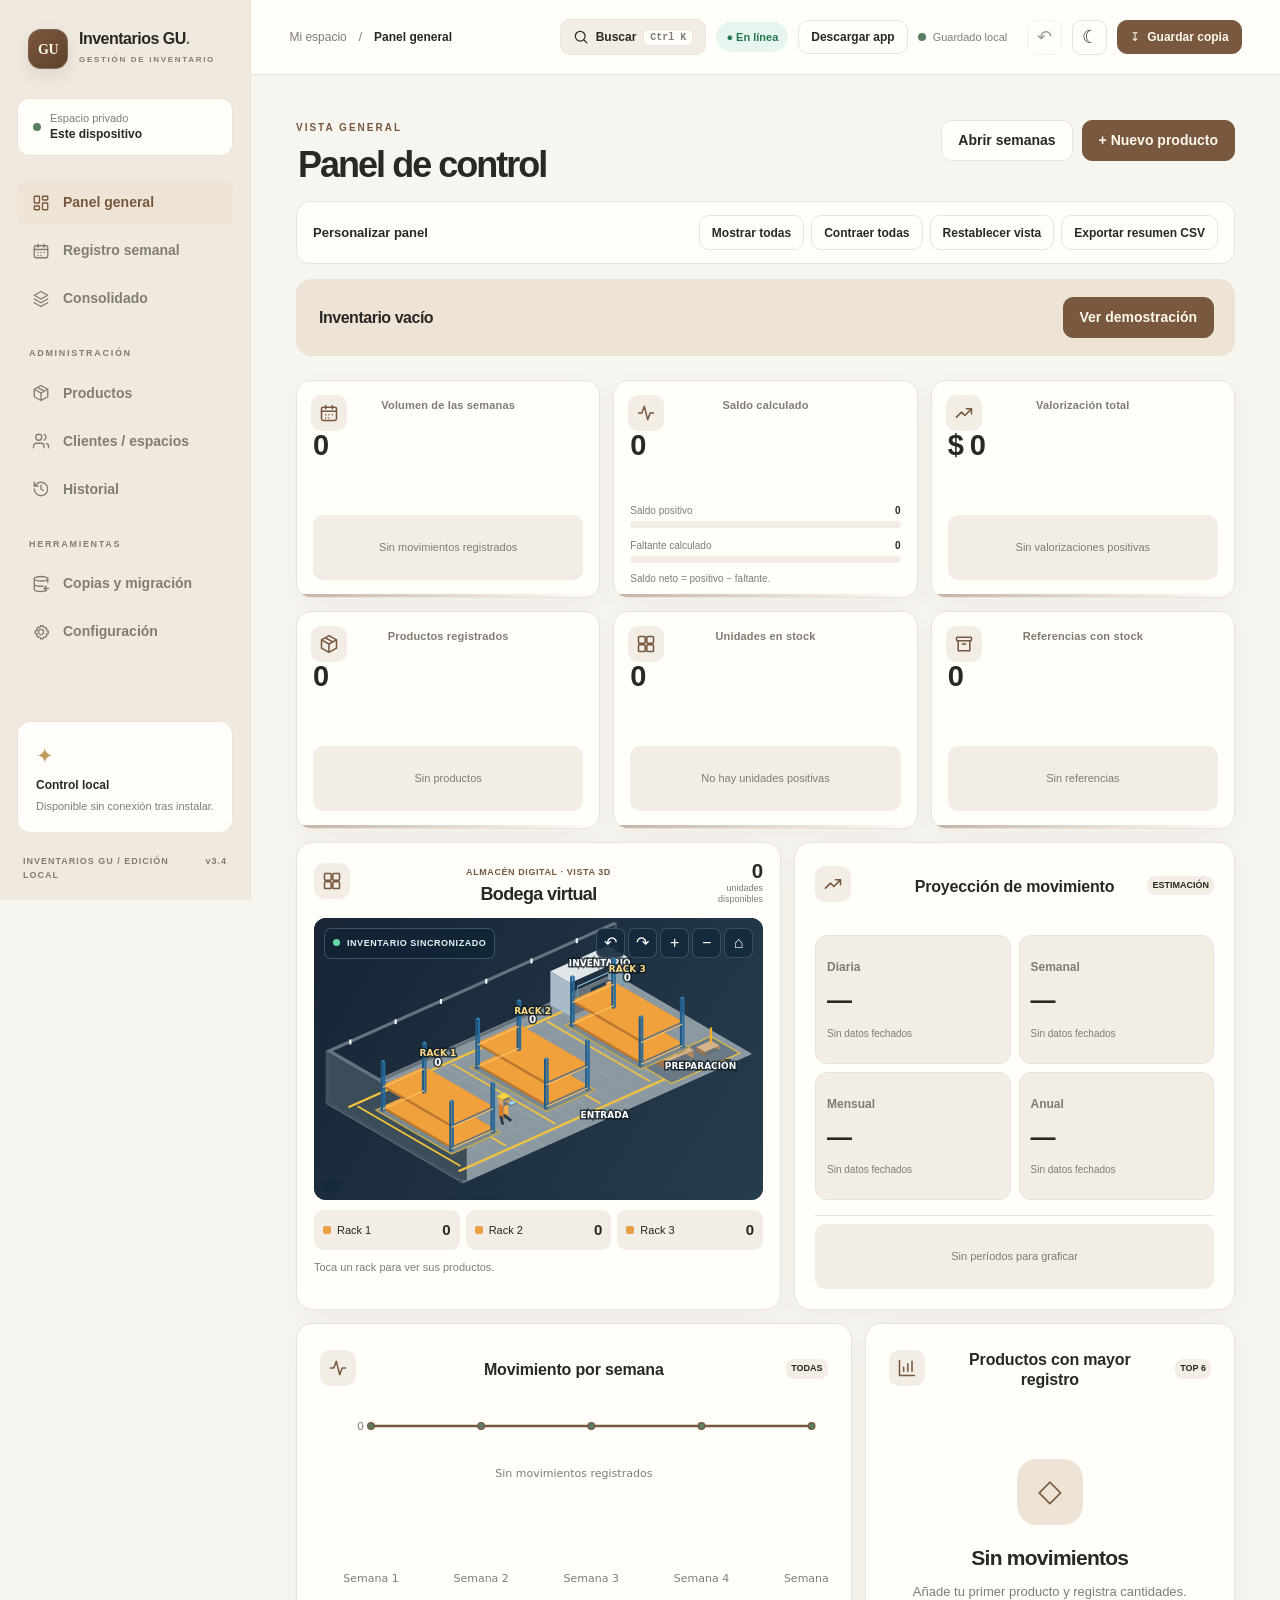
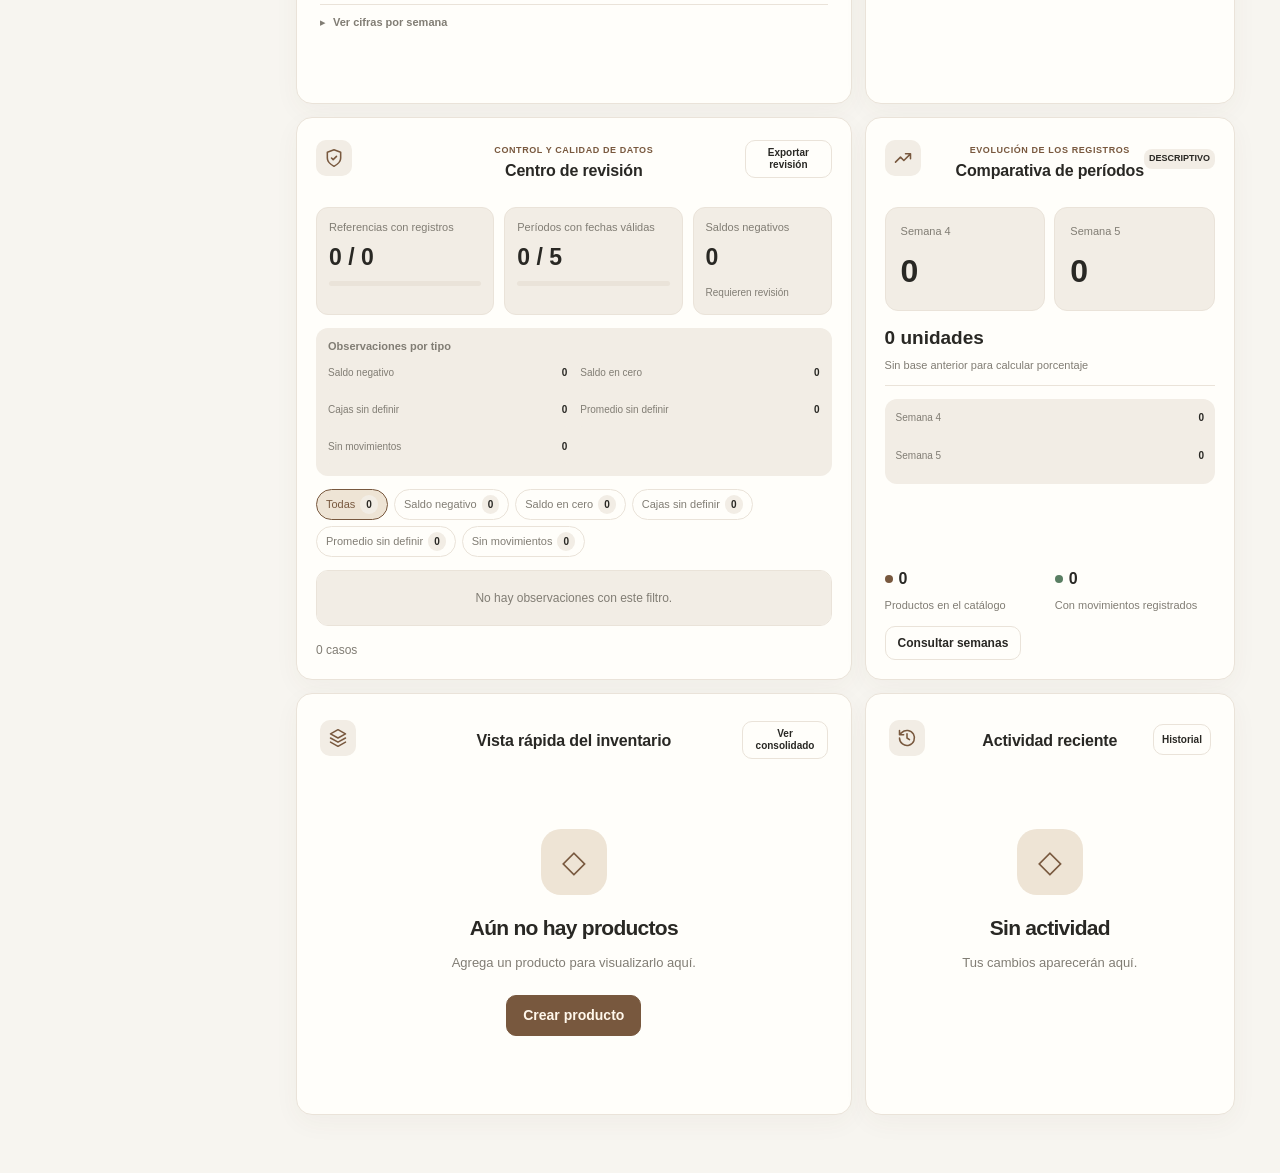
==== commit 8dc7e7c8: "v3.4 20-11-2026 Cambios realizados: - Iconos: siempre en la esquina superior izquierda de cada tarje" ====
--- a/index.html
+++ b/index.html
@@ -4,8 +4,8 @@
   <meta charset="utf-8">
   <meta name="viewport" content="width=device-width,initial-scale=1,viewport-fit=cover">
   <meta name="theme-color" content="#e8dbc6">
-  <meta name="description" content="Inventarios GU 3.3: gestión local, bodega 3D, analíticas, revisión de saldos y copias de seguridad.">
-  <title>Inventarios GU 3.3 · Control de inventario</title>
+  <meta name="description" content="Inventarios GU 3.4: gestión local, bodega 3D, analíticas, revisión de saldos y copias de seguridad.">
+  <title>Inventarios GU 3.4 · Control de inventario</title>
   <link rel="icon" href="icon.svg" type="image/svg+xml">
   <link rel="manifest" href="manifest.webmanifest">
   <link rel="apple-touch-icon" href="icon-192.png">
@@ -44,7 +44,7 @@
         <button type="button" data-nav="backup" class="nav-item"><span class="nav-icon" data-gu-icon="database-backup"></span><span>Copias y migración</span></button>
         <button type="button" data-nav="settings" class="nav-item"><span class="nav-icon" data-gu-icon="settings"></span><span>Configuración</span></button>
       </nav>
-      <div class="side-bottom"><div class="side-tip"><span>✦</span><b>Control local</b><p>Disponible sin conexión tras instalar.</p></div><div class="side-foot">INVENTARIOS GU / EDICIÓN LOCAL <span id="app-version">v3.3</span></div></div>
+      <div class="side-bottom"><div class="side-tip"><span>✦</span><b>Control local</b><p>Disponible sin conexión tras instalar.</p></div><div class="side-foot">INVENTARIOS GU / EDICIÓN LOCAL <span id="app-version">v3.4</span></div></div>
     </aside>
     <div class="main-shell">
       <header class="topbar">
@@ -56,7 +56,7 @@
     <nav class="bottom-nav" aria-label="Navegación móvil"><button data-nav="dashboard" class="active"><span data-gu-icon="layout-dashboard"></span><small>Inicio</small></button><button data-nav="weekly"><span data-gu-icon="calendar-days"></span><small>Semanas</small></button><button data-nav="final"><span data-gu-icon="layers"></span><small>Final</small></button><button data-nav="products"><span data-gu-icon="package"></span><small>Productos</small></button><button data-nav="backup"><span data-gu-icon="database-backup"></span><small>Copias</small></button><button data-nav="settings"><span data-gu-icon="settings"></span><small>Más</small></button></nav>
   </div>
   <div id="command-palette" class="command-palette" hidden><section class="command-sheet" role="dialog" aria-modal="true" aria-label="Buscar en Inventarios GU"><div class="command-top"><span data-gu-icon="search"></span><input id="palette-input" type="search" autocomplete="off" placeholder="Buscar pantalla o producto…" aria-label="Buscar pantalla o producto"><button type="button" data-command-close="1" aria-label="Cerrar buscador">Esc</button></div><div id="palette-results" class="command-list" role="listbox" aria-label="Resultados de búsqueda"></div><div class="command-bottom">Ctrl / ⌘ + K · Ir a una sección o editar un producto</div></section></div>
-  <div id="modal-root"></div><div id="install-dialog" class="install-dialog" hidden><div class="install-sheet" role="dialog" aria-modal="true" aria-labelledby="install-title"><button id="install-close" class="install-close" aria-label="Cerrar">×</button><span class="eyebrow">INVENTARIOS GU · VERSIÓN 3.3</span><h2 id="install-title">Descargar o instalar</h2><p id="install-status">Preparando aplicación…</p><section class="platform-downloads" aria-label="Descargas por dispositivo"><div class="platform-download"><div><b>Versión para PC</b><p>HTML autónomo · Windows / macOS / Linux</p></div><a class="btn btn-primary" href="./descargas/Inventarios_GU_PC.html" download="Inventarios_GU_PC.html">↓ Descargar PC</a></div><div class="platform-download"><div><b>Versión para teléfono</b><p>HTML adaptable · Android / iPhone</p></div><a class="btn btn-primary" href="./descargas/Inventarios_GU_Movil_iPhone_Android.html" download="Inventarios_GU_Movil_iPhone_Android.html">↓ Descargar móvil</a></div></section><h3 class="install-section-heading">O instalar la web como aplicación</h3><div class="install-options"><div><b>PC · Windows / macOS / Linux</b><p>Abre esta web por HTTPS en Chrome o Edge y selecciona Instalar. Se abrirá como una aplicación independiente.</p></div><div><b>Android</b><p>En Chrome, usa Instalar aplicación o el menú ⋮ → Añadir a pantalla de inicio.</p></div><div><b>iPhone / iPad</b><p>En Safari, toca Compartir → Añadir a pantalla de inicio → Añadir.</p></div></div><div class="install-actions"><button id="install-now" class="btn btn-primary" type="button">Instalar en este dispositivo</button><button id="install-cache" class="btn" type="button">Preparar uso sin internet</button><button id="install-storage" class="btn" type="button">Proteger almacenamiento</button></div><p class="install-note">HTTPS para instalar PWA. Datos locales, sin sincronización; usa respaldos JSON para migrar.</p></div></div><div id="toast-area" role="status" aria-live="polite"></div>
+  <div id="modal-root"></div><div id="install-dialog" class="install-dialog" hidden><div class="install-sheet" role="dialog" aria-modal="true" aria-labelledby="install-title"><button id="install-close" class="install-close" aria-label="Cerrar">×</button><span class="eyebrow">INVENTARIOS GU · VERSIÓN 3.4</span><h2 id="install-title">Descargar o instalar</h2><p id="install-status">Preparando aplicación…</p><section class="platform-downloads" aria-label="Descargas por dispositivo"><div class="platform-download"><div><b>Versión para PC</b><p>HTML autónomo · Windows / macOS / Linux</p></div><a class="btn btn-primary" href="./descargas/Inventarios_GU_PC.html" download="Inventarios_GU_PC.html">↓ Descargar PC</a></div><div class="platform-download"><div><b>Versión para teléfono</b><p>HTML adaptable · Android / iPhone</p></div><a class="btn btn-primary" href="./descargas/Inventarios_GU_Movil_iPhone_Android.html" download="Inventarios_GU_Movil_iPhone_Android.html">↓ Descargar móvil</a></div></section><h3 class="install-section-heading">O instalar la web como aplicación</h3><div class="install-options"><div><b>PC · Windows / macOS / Linux</b><p>Abre esta web por HTTPS en Chrome o Edge y selecciona Instalar. Se abrirá como una aplicación independiente.</p></div><div><b>Android</b><p>En Chrome, usa Instalar aplicación o el menú ⋮ → Añadir a pantalla de inicio.</p></div><div><b>iPhone / iPad</b><p>En Safari, toca Compartir → Añadir a pantalla de inicio → Añadir.</p></div></div><div class="install-actions"><button id="install-now" class="btn btn-primary" type="button">Instalar en este dispositivo</button><button id="install-cache" class="btn" type="button">Preparar uso sin internet</button><button id="install-storage" class="btn" type="button">Proteger almacenamiento</button></div><p class="install-note">HTTPS para instalar PWA. Datos locales, sin sincronización; usa respaldos JSON para migrar.</p></div></div><div id="toast-area" role="status" aria-live="polite"></div>
   <input id="backup-file" type="file" accept=".json,.almendra,application/json" hidden>
 </body>
 </html>
--- a/ux.css
+++ b/ux.css
@@ -150,3 +150,111 @@
 }
 @media(max-width:375px){.stat-card.visual-stat{grid-template-columns:minmax(0,1fr) minmax(0,1.2fr);}.metric-donut-wrap{flex-direction:row;}.metric-donut{width:53px;height:53px;}.metric-spark{height:52px;}}
 @media(prefers-reduced-motion:reduce){.metric-panel .metric-toggle.metric-icon-control,.metric-bar-row,.metric-bar-track i,.metric-point,.metric-slice,.metric-legend-row,.metric-panel .gu-info{transition:none!important;transform:none!important;}}
+
+
+/* Inventarios GU 3.4 — lenguaje visual unificado: icono arriba-izquierda, título centrado, cero insignias +/- o i. */
+.metric-panel .metric-icon-mark{display:none!important;}
+.metric-panel .metric-content > .card{position:relative;min-width:0;}
+.metric-panel .metric-toggle.metric-icon-control{
+ position:absolute!important;top:14px!important;left:14px!important;right:auto!important;bottom:auto!important;
+ display:grid!important;place-items:center!important;width:36px!important;height:36px!important;
+ min-width:36px!important;min-height:36px!important;border-radius:10px!important;
+ color:var(--accent)!important;background:var(--surface2)!important;
+ z-index:5;touch-action:manipulation;
+}
+.metric-panel .metric-toggle.metric-icon-control:hover,
+.metric-panel .metric-toggle.metric-icon-control:focus-visible{color:#c83c45!important;background:#fff0f0!important;border-color:#e1787e!important;outline:2px solid #e1787e44!important;}
+.metric-panel .metric-toggle.metric-icon-control::before,
+.metric-panel .metric-toggle.metric-icon-control::after{content:none!important;}
+/* Conserva el mismo encabezado al plegar: icono a la izquierda, texto verdaderamente centrado. */
+.metric-collapsed{height:56px!important;min-height:56px!important;}
+.metric-collapsed > .metric-folded-bar{position:relative!important;display:flex!important;justify-content:center!important;align-items:center!important;padding:7px 64px!important;min-height:56px!important;}
+.metric-folded-bar .metric-toggle.metric-icon-control{top:10px!important;left:14px!important;}
+.metric-folded-title{font-weight:750!important;text-align:center!important;white-space:nowrap;overflow:hidden;text-overflow:ellipsis;width:100%;}
+/* Tarjetas KPI y su contenido. */
+.metric-panel .stat-card::before{content:none!important;}
+.metric-panel .stat-icon-container{position:absolute!important;top:14px!important;left:14px!important;right:auto!important;bottom:auto!important;display:block!important;width:36px!important;height:36px!important;z-index:5;}
+.metric-panel .stat-icon-container > .metric-icon-control{top:0!important;left:0!important;}
+.metric-panel .stat-label{display:block!important;text-align:center!important;width:100%!important;max-width:100%!important;min-height:40px!important;margin:0 0 8px!important;padding:3px 28px 0!important;box-sizing:border-box;line-height:1.35!important;}
+/* Encabezados de tarjetas mayores. Tres columnas simétricas mantienen el título centrado. */
+.metric-panel .metric-content > .card > .card-title,
+.metric-panel .metric-content > .card > .warehouse-heading{
+ display:grid!important;grid-template-columns:minmax(40px,1fr) minmax(0,3.8fr) minmax(40px,1fr);
+ align-items:center!important;justify-items:center;gap:7px!important;min-height:45px!important;
+ margin-bottom:12px!important;padding:0!important;text-align:center!important;position:relative!important;
+}
+.metric-panel .metric-content > .card > .card-title > div:first-of-type,
+.metric-panel .metric-content > .card > .warehouse-heading > div:first-of-type{
+ grid-column:2!important;grid-row:1!important;justify-self:stretch!important;
+ min-width:0!important;width:100%!important;max-width:100%!important;
+ text-align:center!important;flex:none!important;
+}
+.metric-panel .card-title .eyebrow,.metric-panel .warehouse-heading .eyebrow{letter-spacing:.065em;font-size:9px;}
+.metric-panel .card-title h3,.metric-panel .warehouse-heading h2{display:block!important;margin:2px auto 0!important;min-width:0;overflow-wrap:break-word;line-height:1.25!important;text-align:center!important;}
+.metric-panel .metric-content > .card > .card-title > .badge,
+.metric-panel .metric-content > .card > .card-title > .btn,
+.metric-panel .metric-content > .card > .warehouse-heading > .warehouse-total{
+ grid-column:3!important;grid-row:1!important;justify-self:end!important;align-self:center!important;
+ position:static!important;transform:none!important;margin:0!important;min-width:0!important;
+}
+.metric-panel .metric-content > .card > .card-title > .metric-icon-control,
+.metric-panel .metric-content > .card > .warehouse-heading > .metric-icon-control{
+ position:absolute!important;top:3px!important;left:0!important;right:auto!important;
+}
+.metric-panel .metric-content > .card > .warehouse-heading .warehouse-total{text-align:right!important;}
+.metric-panel .metric-content > .card > .warehouse-heading .warehouse-total strong{font-size:clamp(15px,1.6vw,21px);}
+.metric-panel .metric-content > .card > .warehouse-heading .warehouse-total span{font-size:9px;line-height:1.3;}
+.metric-panel .metric-content > .card > .card-title > .btn{font-size:10px!important;padding:6px 8px!important;min-height:31px!important;white-space:normal!important;max-width:132px;}
+.metric-panel .metric-content > .card > .card-title > .badge{font-size:9px!important;padding:3px 5px!important;white-space:normal!important;}
+.metric-panel .metric-content > .card > .card-title > .btn:focus-visible{outline:2px solid var(--accent);}
+/* Título es el acceso a su ayuda. No se añaden símbolos ni botones secundarios. */
+.gu-title-help{
+ appearance:none;border:0!important;background:transparent!important;color:inherit!important;
+ font:inherit;letter-spacing:inherit;line-height:inherit;text-align:inherit;
+ cursor:help;border-radius:4px;padding:0 2px!important;margin:0;
+ max-width:100%;white-space:normal;overflow-wrap:break-word;vertical-align:baseline;
+ transition:color .16s ease,box-shadow .16s ease;
+}
+.gu-title-help:hover,.gu-title-help:focus-visible{color:#a57c0a!important;text-decoration:underline;text-decoration-color:#dcb846;text-underline-offset:4px;outline:none;box-shadow:0 3px 0 -1px #ebc85180;}
+.stat-label .gu-title-help{font-weight:inherit;}
+.page-heading .gu-title-help{font-weight:inherit;text-align:left;}
+.gu-summary-bar .gu-title-help{font-weight:inherit;}
+/* Los botones i heredados no se insertan; mantén los detalles de ayuda como texto del título. */
+.metric-panel .gu-info,.page-heading .gu-info{display:none!important;}
+@media(max-width:800px){
+ .metric-panel .metric-toggle.metric-icon-control{width:34px!important;height:34px!important;min-width:34px!important;min-height:34px!important;}
+ .metric-panel .metric-content > .card > .card-title,
+ .metric-panel .metric-content > .card > .warehouse-heading{grid-template-columns:minmax(36px,1fr) minmax(0,3.4fr) minmax(36px,1fr);}
+}
+@media(max-width:550px){
+ .metric-panel .metric-toggle.metric-icon-control{top:11px!important;left:11px!important;}
+ .metric-panel .stat-icon-container{top:11px!important;left:11px!important;bottom:auto!important;right:auto!important;}
+ .metric-panel .stat-icon-container > .metric-icon-control{top:0!important;left:0!important;}
+ .stat-card.visual-stat{grid-template-rows:auto auto 1fr!important;}
+ .stat-card.visual-stat .stat-label{grid-column:1 / -1!important;grid-row:1!important;width:100%!important;padding:0 36px!important;align-self:center!important;min-height:30px!important;}
+ .stat-card.visual-stat .stat-value{grid-column:1!important;grid-row:2 / 4!important;align-self:center!important;}
+ .stat-card.visual-stat .stat-visual{grid-column:2!important;grid-row:2 / 4!important;align-self:center!important;}
+ .metric-panel .metric-content > .card > .card-title,
+ .metric-panel .metric-content > .card > .warehouse-heading{grid-template-columns:44px minmax(0,1fr) 44px;min-height:43px!important;}
+ .metric-panel .metric-content > .card > .card-title > .btn{grid-column:2 / 4!important;grid-row:2!important;justify-self:end!important;margin-top:3px!important;max-width:100%;}
+ .metric-panel .metric-content > .card > .warehouse-heading > .warehouse-total{grid-column:2 / 4!important;grid-row:2!important;justify-self:center!important;text-align:center!important;flex-direction:row!important;align-items:baseline;gap:6px;}
+ .metric-panel .metric-content > .card > .warehouse-heading .warehouse-total span{white-space:nowrap;}
+ .metric-panel .metric-content > .card > .card-title .eyebrow{font-size:8px;}
+ .metric-folded-bar .metric-toggle.metric-icon-control{left:11px!important;}
+ .metric-collapsed > .metric-folded-bar{padding:7px 55px!important;}
+}
+@media(prefers-reduced-motion:reduce){.gu-title-help{transition:none!important;}}
+
+/* Barra superior móvil: botón de descargas sin desbordamiento del texto. */
+@media(max-width:700px){
+ #install-open.install-trigger{font-size:0!important;line-height:0!important;width:36px!important;min-width:36px!important;height:36px!important;padding:0!important;overflow:hidden;flex:0 0 36px!important;}
+ #install-open.install-trigger::before{content:'↓';font-size:19px;line-height:1;color:var(--text);}
+ .topbar .top-actions{flex-shrink:0;gap:6px;}
+ .topbar .breadcrumbs{min-width:0;overflow:hidden;text-overflow:ellipsis;}
+}
+/* La regla móvil heredada colocaba iconos KPI al pie; esta prioridad los fija arriba-izquierda. */
+@media(max-width:550px){
+ .metric-panel .stat-card.visual-stat .stat-icon-container{
+  top:11px!important;bottom:auto!important;left:11px!important;right:auto!important;
+ }
+}
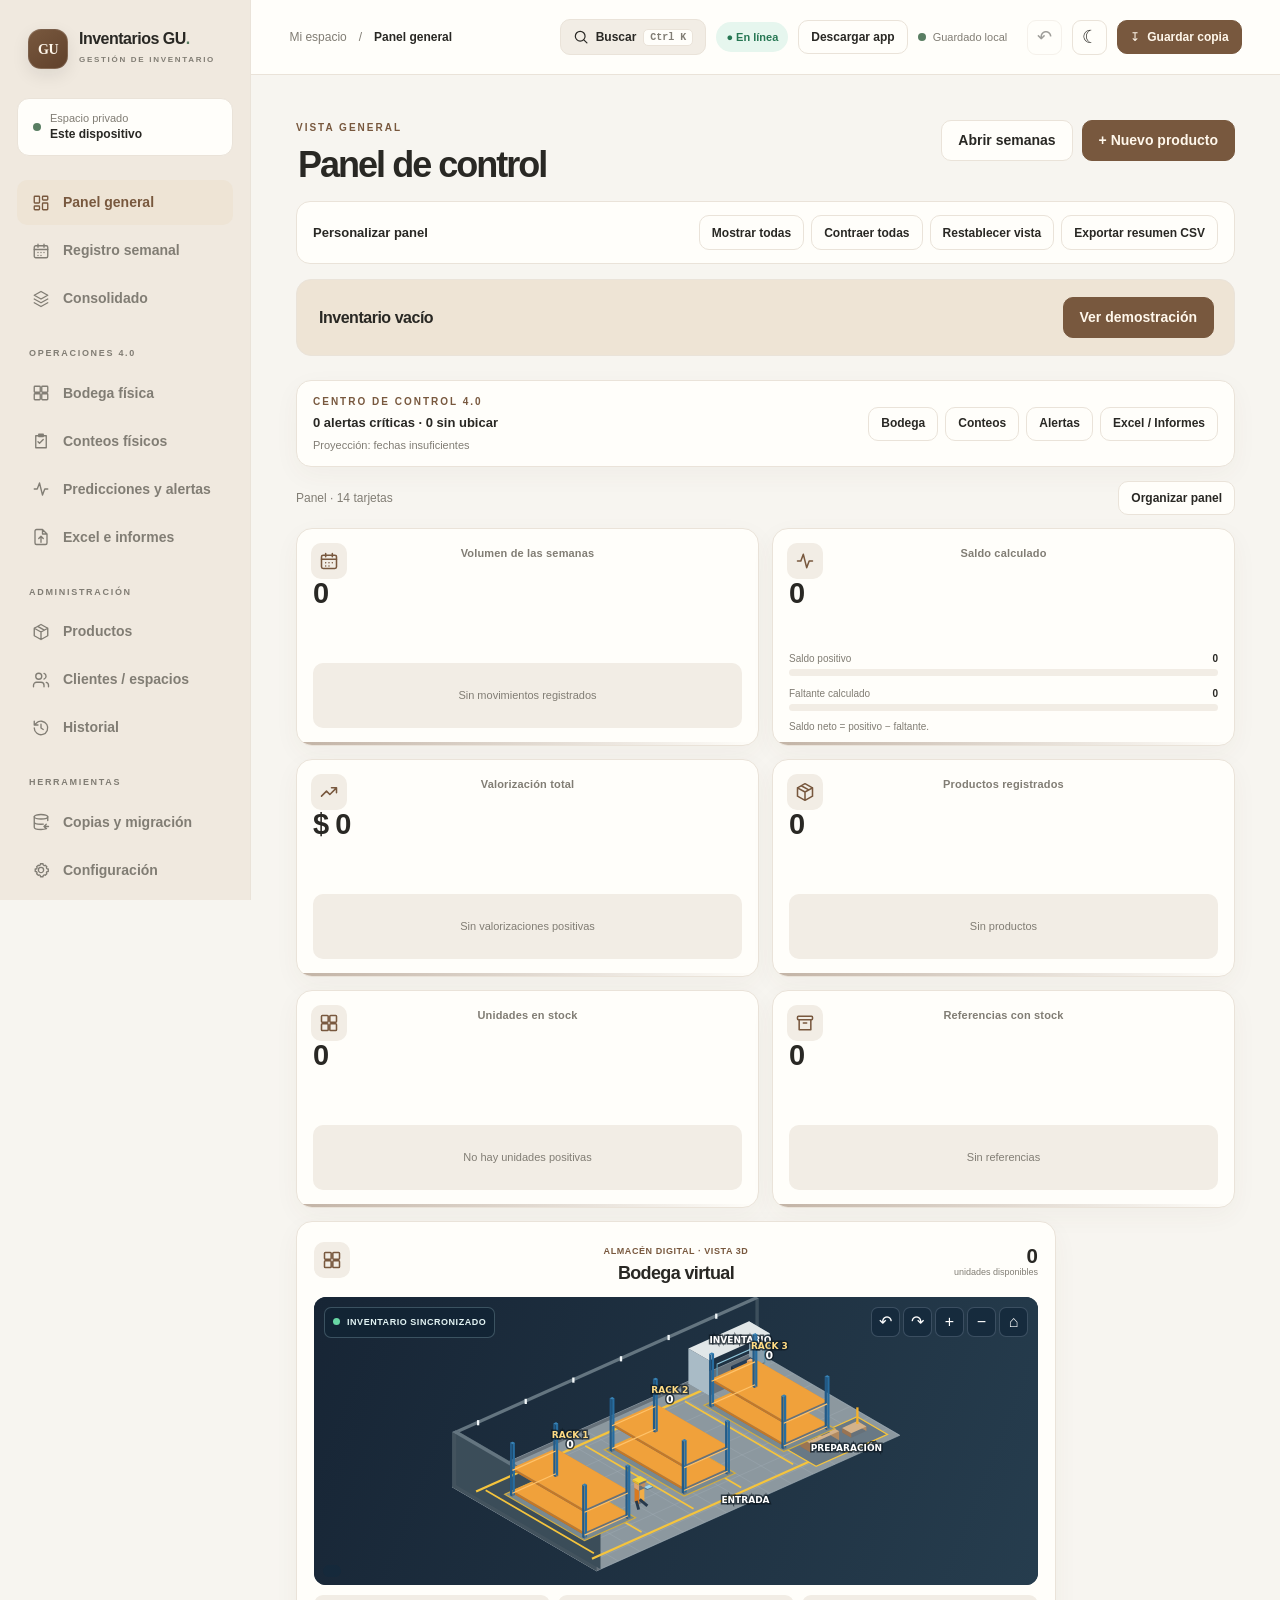
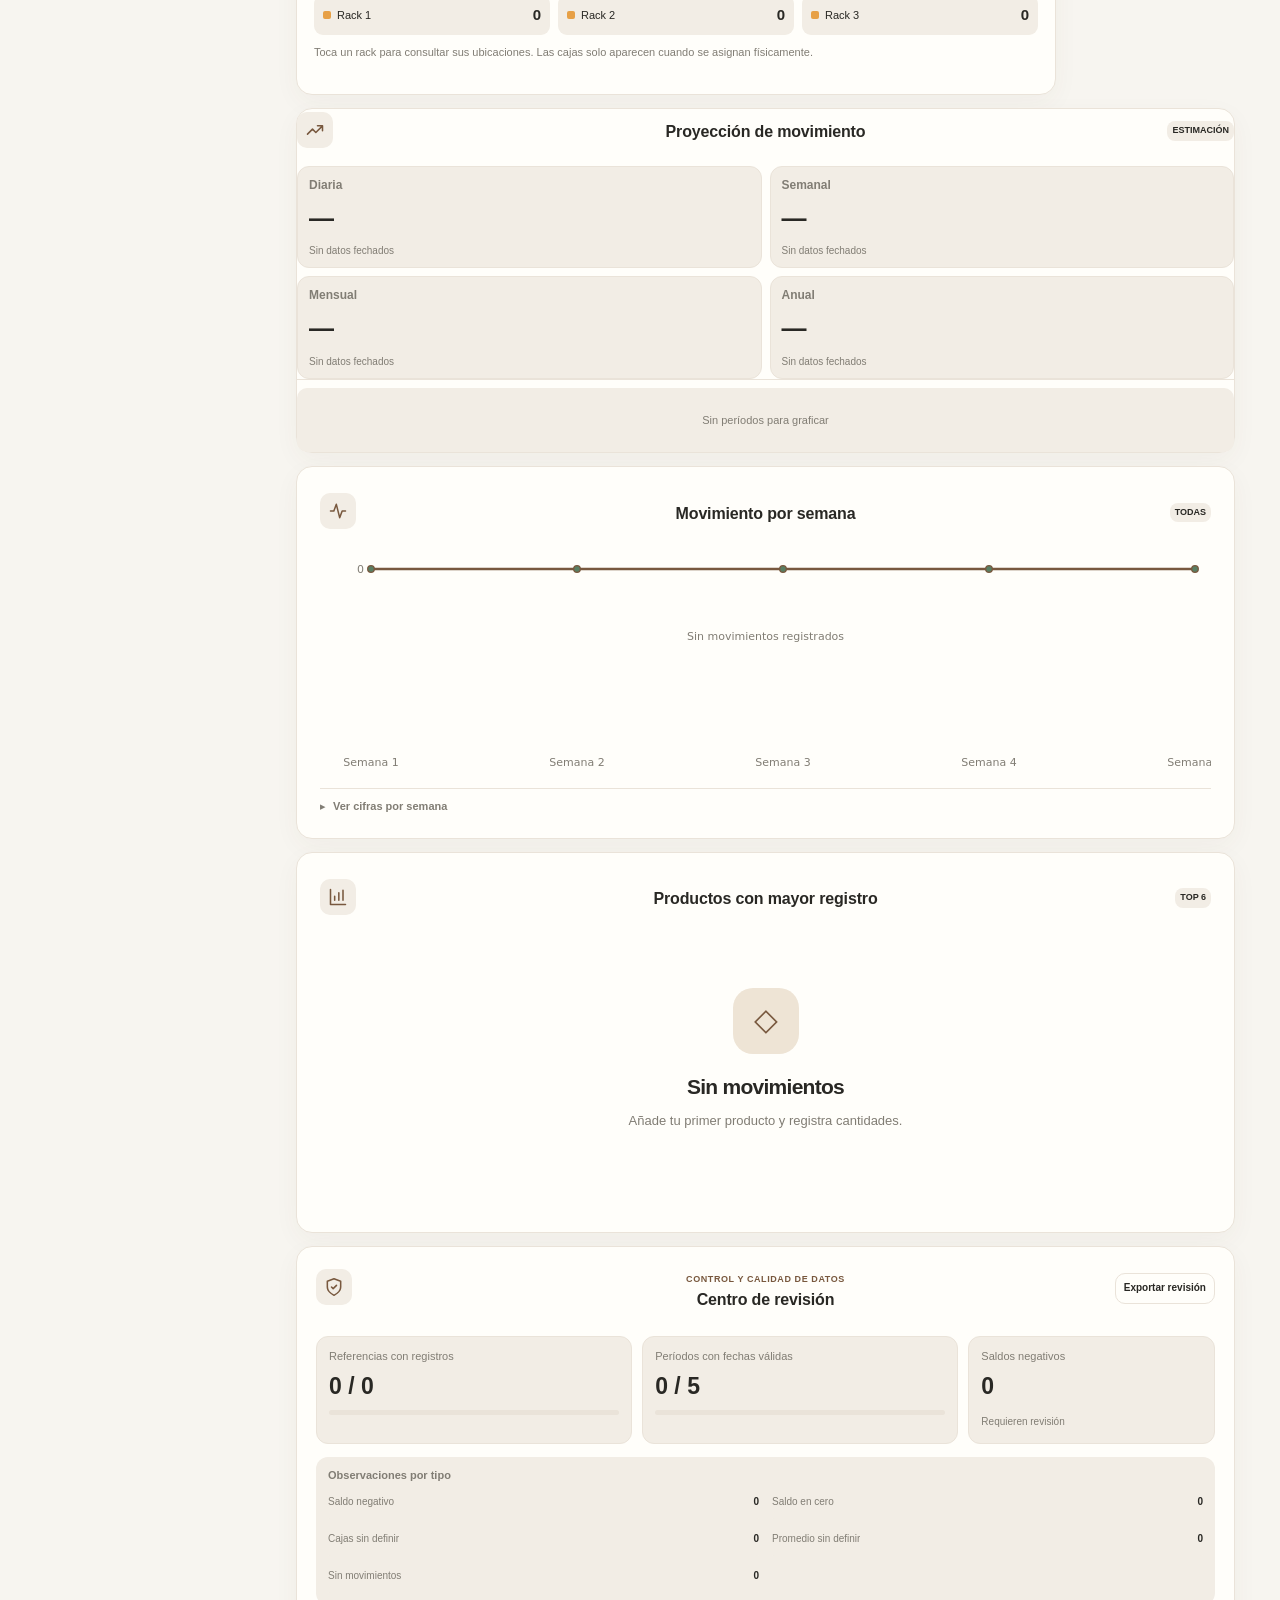
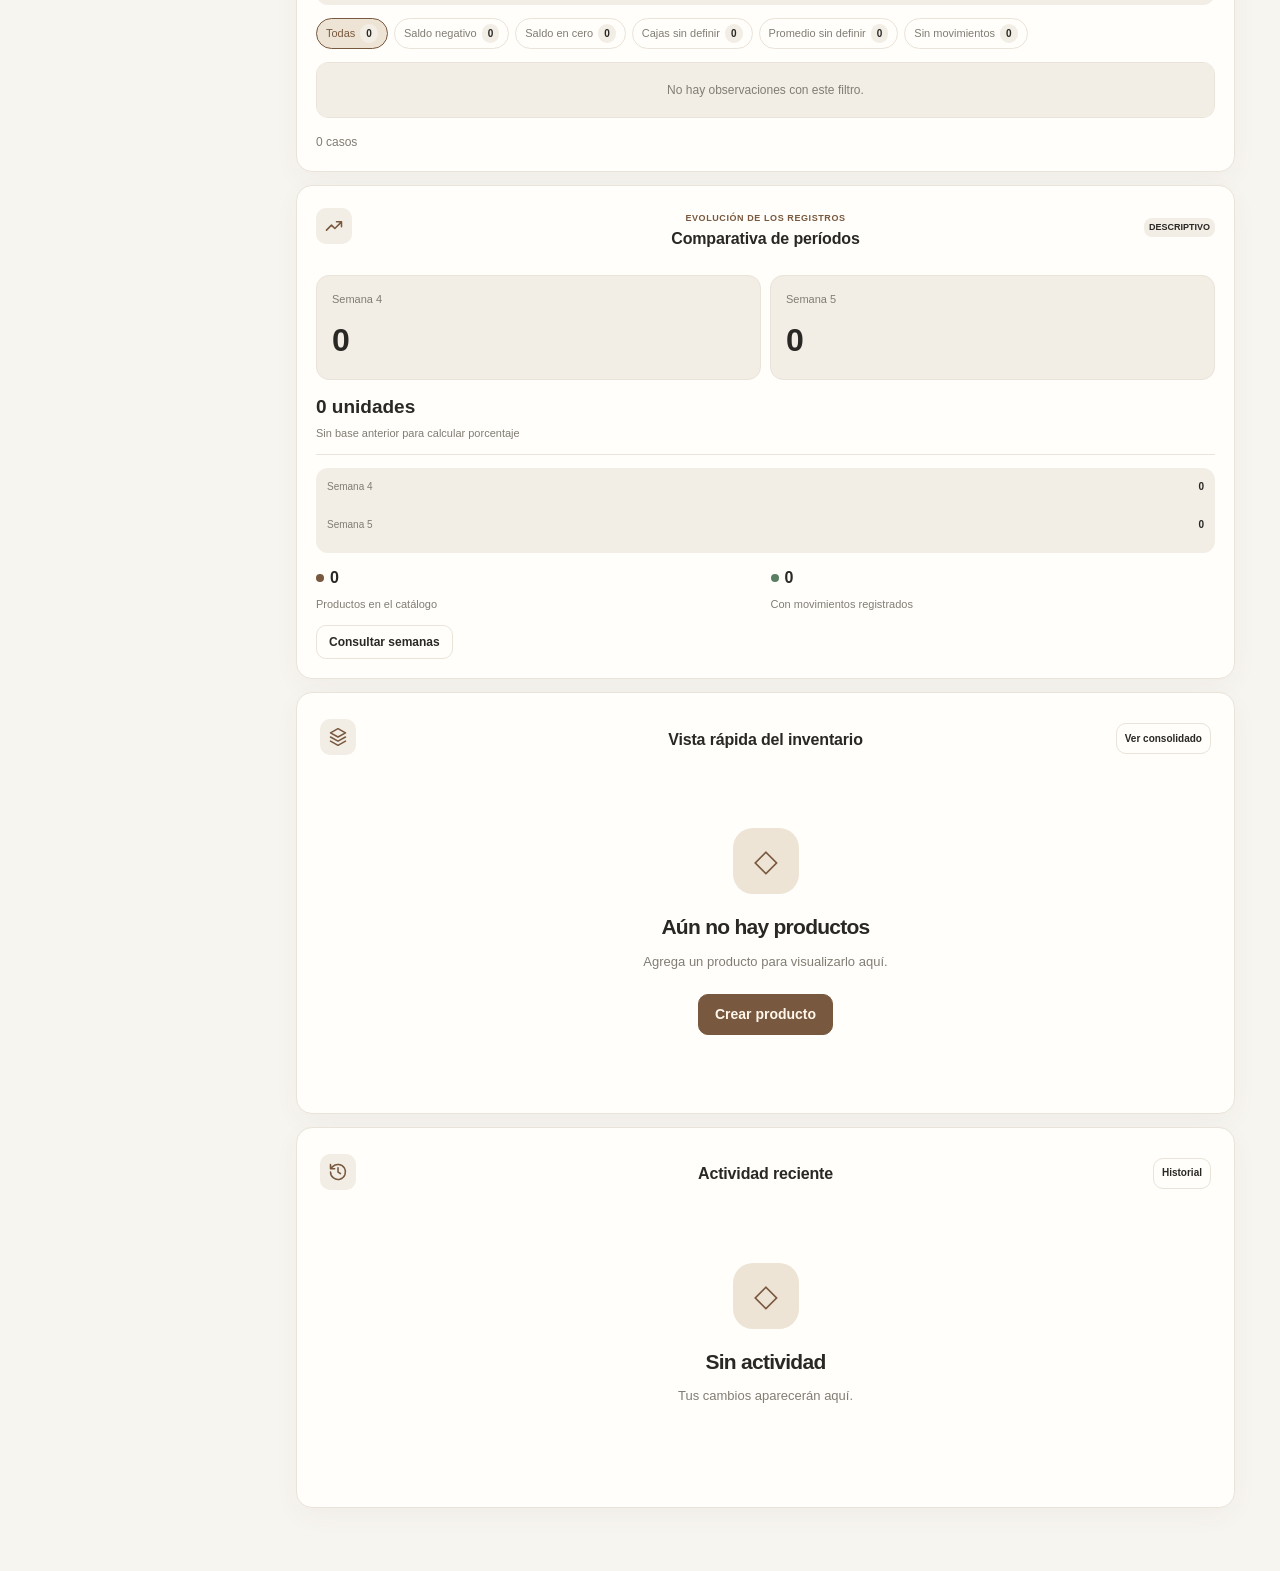
==== commit 896d5170: "v4 20-11-2026 Bodega 3D: ubicaciones reales por rack, nivel y posición.  Conteos físicos: comparació" ====
--- a/index.html
+++ b/index.html
@@ -4,8 +4,8 @@
   <meta charset="utf-8">
   <meta name="viewport" content="width=device-width,initial-scale=1,viewport-fit=cover">
   <meta name="theme-color" content="#e8dbc6">
-  <meta name="description" content="Inventarios GU 3.4: gestión local, bodega 3D, analíticas, revisión de saldos y copias de seguridad.">
-  <title>Inventarios GU 3.4 · Control de inventario</title>
+  <meta name="description" content="Inventarios GU 4.0: gestión local, bodega 3D, analíticas, revisión de saldos y copias de seguridad.">
+  <title>Inventarios GU 4.0 · Control de inventario</title>
   <link rel="icon" href="icon.svg" type="image/svg+xml">
   <link rel="manifest" href="manifest.webmanifest">
   <link rel="apple-touch-icon" href="icon-192.png">
@@ -13,6 +13,7 @@
   <meta name="apple-mobile-web-app-status-bar-style" content="default">
   <link rel="stylesheet" href="styles.css">
   <link rel="stylesheet" href="ux.css">
+  <link rel="stylesheet" href="gu4.css">
   <script src="icons.js" defer></script>
   <script src="motion.js" defer></script>
   <script src="ui.js" defer></script>
@@ -23,6 +24,10 @@
   <script src="chart-hover.js" defer></script>
   <script src="metric-visuals.js" defer></script>
   <script src="warehouse.js" defer></script>
+  <script src="jszip.min.js" defer></script>
+  <script src="gu4-core.js" defer></script>
+  <script src="gu4-excel.js" defer></script>
+  <script src="gu4-views.js" defer></script>
   <script src="app.js" defer></script>
   <script src="install.js" defer></script>
 </head>
@@ -36,6 +41,11 @@
         <button type="button" data-nav="dashboard" class="nav-item active"><span class="nav-icon" data-gu-icon="layout-dashboard"></span><span>Panel general</span></button>
         <button type="button" data-nav="weekly" class="nav-item"><span class="nav-icon" data-gu-icon="calendar-days"></span><span>Registro semanal</span></button>
         <button type="button" data-nav="final" class="nav-item"><span class="nav-icon" data-gu-icon="layers"></span><span>Consolidado</span></button>
+        <div class="nav-caption">OPERACIONES 4.0</div>
+        <button type="button" data-nav="warehouse4" class="nav-item"><span class="nav-icon" data-gu-icon="boxes"></span><span>Bodega física</span></button>
+        <button type="button" data-nav="counts4" class="nav-item"><span class="nav-icon" data-gu-icon="clipboard-check"></span><span>Conteos físicos</span></button>
+        <button type="button" data-nav="intelligence4" class="nav-item"><span class="nav-icon" data-gu-icon="activity"></span><span>Predicciones y alertas</span></button>
+        <button type="button" data-nav="imports4" class="nav-item"><span class="nav-icon" data-gu-icon="file-up"></span><span>Excel e informes</span></button>
         <div class="nav-caption">ADMINISTRACIÓN</div>
         <button type="button" data-nav="products" class="nav-item"><span class="nav-icon" data-gu-icon="package"></span><span>Productos</span></button>
         <button type="button" data-nav="clients" class="nav-item"><span class="nav-icon" data-gu-icon="users"></span><span>Clientes / espacios</span></button>
@@ -44,7 +54,7 @@
         <button type="button" data-nav="backup" class="nav-item"><span class="nav-icon" data-gu-icon="database-backup"></span><span>Copias y migración</span></button>
         <button type="button" data-nav="settings" class="nav-item"><span class="nav-icon" data-gu-icon="settings"></span><span>Configuración</span></button>
       </nav>
-      <div class="side-bottom"><div class="side-tip"><span>✦</span><b>Control local</b><p>Disponible sin conexión tras instalar.</p></div><div class="side-foot">INVENTARIOS GU / EDICIÓN LOCAL <span id="app-version">v3.4</span></div></div>
+      <div class="side-bottom"><div class="side-tip"><span>✦</span><b>Control local</b><p>Disponible sin conexión tras instalar.</p></div><div class="side-foot">INVENTARIOS GU / EDICIÓN LOCAL <span id="app-version">v4.0</span></div></div>
     </aside>
     <div class="main-shell">
       <header class="topbar">
@@ -56,7 +66,8 @@
     <nav class="bottom-nav" aria-label="Navegación móvil"><button data-nav="dashboard" class="active"><span data-gu-icon="layout-dashboard"></span><small>Inicio</small></button><button data-nav="weekly"><span data-gu-icon="calendar-days"></span><small>Semanas</small></button><button data-nav="final"><span data-gu-icon="layers"></span><small>Final</small></button><button data-nav="products"><span data-gu-icon="package"></span><small>Productos</small></button><button data-nav="backup"><span data-gu-icon="database-backup"></span><small>Copias</small></button><button data-nav="settings"><span data-gu-icon="settings"></span><small>Más</small></button></nav>
   </div>
   <div id="command-palette" class="command-palette" hidden><section class="command-sheet" role="dialog" aria-modal="true" aria-label="Buscar en Inventarios GU"><div class="command-top"><span data-gu-icon="search"></span><input id="palette-input" type="search" autocomplete="off" placeholder="Buscar pantalla o producto…" aria-label="Buscar pantalla o producto"><button type="button" data-command-close="1" aria-label="Cerrar buscador">Esc</button></div><div id="palette-results" class="command-list" role="listbox" aria-label="Resultados de búsqueda"></div><div class="command-bottom">Ctrl / ⌘ + K · Ir a una sección o editar un producto</div></section></div>
-  <div id="modal-root"></div><div id="install-dialog" class="install-dialog" hidden><div class="install-sheet" role="dialog" aria-modal="true" aria-labelledby="install-title"><button id="install-close" class="install-close" aria-label="Cerrar">×</button><span class="eyebrow">INVENTARIOS GU · VERSIÓN 3.4</span><h2 id="install-title">Descargar o instalar</h2><p id="install-status">Preparando aplicación…</p><section class="platform-downloads" aria-label="Descargas por dispositivo"><div class="platform-download"><div><b>Versión para PC</b><p>HTML autónomo · Windows / macOS / Linux</p></div><a class="btn btn-primary" href="./descargas/Inventarios_GU_PC.html" download="Inventarios_GU_PC.html">↓ Descargar PC</a></div><div class="platform-download"><div><b>Versión para teléfono</b><p>HTML adaptable · Android / iPhone</p></div><a class="btn btn-primary" href="./descargas/Inventarios_GU_Movil_iPhone_Android.html" download="Inventarios_GU_Movil_iPhone_Android.html">↓ Descargar móvil</a></div></section><h3 class="install-section-heading">O instalar la web como aplicación</h3><div class="install-options"><div><b>PC · Windows / macOS / Linux</b><p>Abre esta web por HTTPS en Chrome o Edge y selecciona Instalar. Se abrirá como una aplicación independiente.</p></div><div><b>Android</b><p>En Chrome, usa Instalar aplicación o el menú ⋮ → Añadir a pantalla de inicio.</p></div><div><b>iPhone / iPad</b><p>En Safari, toca Compartir → Añadir a pantalla de inicio → Añadir.</p></div></div><div class="install-actions"><button id="install-now" class="btn btn-primary" type="button">Instalar en este dispositivo</button><button id="install-cache" class="btn" type="button">Preparar uso sin internet</button><button id="install-storage" class="btn" type="button">Proteger almacenamiento</button></div><p class="install-note">HTTPS para instalar PWA. Datos locales, sin sincronización; usa respaldos JSON para migrar.</p></div></div><div id="toast-area" role="status" aria-live="polite"></div>
+  <div id="modal-root"></div><div id="install-dialog" class="install-dialog" hidden><div class="install-sheet" role="dialog" aria-modal="true" aria-labelledby="install-title"><button id="install-close" class="install-close" aria-label="Cerrar">×</button><span class="eyebrow">INVENTARIOS GU · VERSIÓN 4.0</span><h2 id="install-title">Descargar o instalar</h2><p id="install-status">Preparando aplicación…</p><section class="platform-downloads" aria-label="Descargas por dispositivo"><div class="platform-download"><div><b>Versión para PC</b><p>HTML autónomo · Windows / macOS / Linux</p></div><a class="btn btn-primary" href="./descargas/Inventarios_GU_PC.html" download="Inventarios_GU_PC.html">↓ Descargar PC</a></div><div class="platform-download"><div><b>Versión para teléfono</b><p>HTML adaptable · Android / iPhone</p></div><a class="btn btn-primary" href="./descargas/Inventarios_GU_Movil_iPhone_Android.html" download="Inventarios_GU_Movil_iPhone_Android.html">↓ Descargar móvil</a></div></section><h3 class="install-section-heading">O instalar la web como aplicación</h3><div class="install-options"><div><b>PC · Windows / macOS / Linux</b><p>Abre esta web por HTTPS en Chrome o Edge y selecciona Instalar. Se abrirá como una aplicación independiente.</p></div><div><b>Android</b><p>En Chrome, usa Instalar aplicación o el menú ⋮ → Añadir a pantalla de inicio.</p></div><div><b>iPhone / iPad</b><p>En Safari, toca Compartir → Añadir a pantalla de inicio → Añadir.</p></div></div><div class="install-actions"><button id="install-now" class="btn btn-primary" type="button">Instalar en este dispositivo</button><button id="install-cache" class="btn" type="button">Preparar uso sin internet</button><button id="install-storage" class="btn" type="button">Proteger almacenamiento</button></div><p class="install-note">HTTPS para instalar PWA. Datos locales, sin sincronización; usa respaldos JSON para migrar.</p></div></div><div id="toast-area" role="status" aria-live="polite"></div>
   <input id="backup-file" type="file" accept=".json,.almendra,application/json" hidden>
+  <input id="gu4-sheet-file" type="file" accept=".xlsx,.csv,.tsv" hidden>
 </body>
 </html>
--- a/gu4.css
+++ b/gu4.css
@@ -0,0 +1,82 @@
+/* Inventarios GU 4.0 — interfaz compacta, accesible y local-first. */
+.gu4-heading{display:flex;justify-content:space-between;align-items:flex-end;gap:15px;margin:0 0 19px;flex-wrap:wrap}
+.gu4-heading h1{font-size:clamp(21px,2.4vw,30px);margin:3px 0 5px;letter-spacing:-.035em}
+.gu4-heading p{font-size:12px;color:var(--muted);margin:0;max-width:700px}
+.gu4-card{min-width:0;margin-bottom:15px}
+.gu4-card-head{display:grid;grid-template-columns:42px 1fr 42px;align-items:center;min-height:40px;margin-bottom:13px}
+.gu4-card-head .gu4-header-icon{grid-column:1;grid-row:1;display:grid;place-items:center;width:34px;height:34px;background:var(--surface2);color:var(--accent);border-radius:10px}
+.gu4-header-icon .gu-icon{width:19px;height:19px}
+.gu4-card-head h3{grid-column:2;grid-row:1;margin:0;text-align:center;font-size:14px;line-height:1.2}
+.gu4-two-col{display:grid;grid-template-columns:minmax(0,1.2fr) minmax(290px,.8fr);gap:15px;align-items:start}
+.gu4-two-col>.card{height:auto}
+.gu4-kpis{display:grid;grid-template-columns:repeat(4,minmax(0,1fr));gap:11px;margin-bottom:14px}
+.gu4-kpis>div{border:1px solid var(--line);background:var(--surface);box-shadow:var(--shadow);padding:14px;border-radius:var(--gu-radius);min-width:0;display:flex;flex-direction:column;gap:5px}
+.gu4-kpis strong{font-size:clamp(18px,2.1vw,26px);line-height:1.15;overflow-wrap:anywhere;font-weight:800;color:var(--text)}
+.gu4-kpis span{font-size:11px;color:var(--muted)}.gu4-kpis .gu4-alert strong{color:var(--danger)}.gu4-wide-note{grid-column:1/-1!important;font-size:13px;color:var(--muted)}
+.gu4-tight{margin:2px 0 10px!important}.gu4-form{display:flex;flex-direction:column;gap:11px}
+.gu4-form .field label{display:block;font-size:11px;font-weight:700;margin-bottom:5px;color:var(--muted)}
+.gu4-form-grid{display:grid;grid-template-columns:repeat(2,minmax(0,1fr));gap:10px}
+.gu4-form-actions{display:flex;flex-wrap:wrap;gap:8px;align-items:center;margin:8px 0}
+.gu4-help-text{font-size:11px;line-height:1.55;color:var(--muted);margin:10px 0 0}
+.gu4-warehouse-scene{margin-bottom:15px;min-width:0}
+.gu4-warehouse-scene .warehouse-viewport{height:clamp(270px,38vw,390px)!important}
+.gu4-warehouse-scene .warehouse-card{max-width:100%}
+.gu4-rack-map{display:grid;grid-template-columns:repeat(3,minmax(0,1fr));gap:8px}
+.gu4-rack-card{background:var(--surface2);border:1px solid var(--line);border-radius:12px;padding:9px 7px;min-width:0}
+.gu4-rack-heading{display:flex;flex-direction:column;align-items:center;margin-bottom:8px;gap:2px;font-size:12px}
+.gu4-rack-heading small{color:var(--muted);font-size:9px;text-align:center}
+.gu4-level{display:flex;align-items:center;gap:4px;margin-bottom:8px}
+.gu4-level>span{font-size:9px;color:var(--muted);font-weight:700;width:15px;flex-shrink:0}
+.gu4-slots{display:grid;grid-template-columns:repeat(4,minmax(0,1fr));gap:3px;flex:1;min-width:0}
+.gu4-slot{border:1px solid var(--line);background:var(--surface);color:var(--muted);border-radius:4px;display:flex;flex-direction:column;align-items:center;justify-content:center;gap:0;min-height:29px;font-size:12px;cursor:pointer;padding:2px 0}
+.gu4-slot.occupied{background:color-mix(in srgb,var(--accent) 15%,var(--surface));border-color:var(--accent);color:var(--accent);font-weight:800}
+.gu4-slot small{font-size:8px;color:var(--muted)}.gu4-slot:hover,.gu4-slot:focus-visible{outline:1px solid var(--accent);background:var(--accent-soft)}
+.gu4-chip-grid{display:flex;flex-wrap:wrap;gap:6px}.gu4-chip{font-size:10px;border:1px solid var(--line);background:var(--surface2);border-radius:40px;padding:6px 9px;color:var(--text)}
+.gu4-chip.warn{border-color:#d8a146;color:#9b671d}.gu4-chip.danger{border-color:#e18383;color:#b73f49}
+.gu4-staged{margin:12px 0;border-top:1px solid var(--line);border-bottom:1px solid var(--line);padding:6px 0;display:flex;flex-direction:column;gap:5px;min-height:36px}
+.gu4-stage-row{display:flex;align-items:center;justify-content:space-between;gap:10px;font-size:12px}
+.gu4-process{margin:8px 0;padding-left:22px;display:grid;gap:10px;font-size:12px;line-height:1.4}
+.gu4-count-list{display:grid;gap:5px}.gu4-count-item{display:flex;align-items:center;justify-content:space-between;gap:12px;padding:9px 0;border-bottom:1px solid var(--line)}
+.gu4-count-item>div:first-child{display:flex;flex-direction:column;gap:3px}.gu4-count-item small{color:var(--muted);font-size:10px}
+.gu4-count-actions{display:flex;flex-wrap:wrap;gap:6px}
+.gu4-info-grid{display:grid;grid-template-columns:minmax(0,1fr) auto;gap:12px 10px;font-size:12px;align-items:center}
+.gu4-info-grid>span{color:var(--muted)}.gu4-info-grid>b{text-align:right}
+.gu4-alert-list{max-height:380px;overflow:auto;display:grid;gap:4px}
+.gu4-alert-row{padding:8px 5px;border-bottom:1px solid var(--line);display:flex;align-items:center;gap:10px}
+.gu4-alert-row>span:nth-child(2){display:grid;gap:2px;min-width:0;flex:1;font-size:12px}
+.gu4-alert-row small{font-size:10px;color:var(--muted)}.gu4-alert-dot{width:8px;height:8px;border-radius:50%;background:var(--accent)}
+.gu4-alert-row.danger .gu4-alert-dot{background:#d85b65}.gu4-alert-row.warn .gu4-alert-dot{background:#dbaa48}
+.gu4-report-buttons>.btn{text-align:left}.gu4-import-summary{display:flex;gap:7px;align-items:center;font-size:12px;margin-bottom:13px}
+.gu4-import-options{display:flex;flex-wrap:wrap;align-items:center;gap:14px;margin:13px 0 0}.gu4-import-options>label{font-size:12px;display:flex;gap:6px;align-items:center}
+/* Panel adaptable: todas las tarjetas originales siguen presentes, pero ordenables. */
+.gu4-command-strip{display:flex;justify-content:space-between;align-items:center;gap:14px;flex-wrap:wrap;border:1px solid var(--line);border-radius:var(--gu-radius);padding:13px 16px;margin:0 0 14px;background:var(--surface);box-shadow:var(--shadow)}
+.gu4-command-title{display:grid;gap:4px}.gu4-command-title>b{font-size:13px}.gu4-command-title>small{font-size:11px;color:var(--muted)}.gu4-command-actions{display:flex;gap:7px;flex-wrap:wrap}
+.gu4-layout-toolbar{display:flex;align-items:center;justify-content:space-between;gap:10px;margin:8px 0 13px;color:var(--muted);font-size:12px}
+.gu4-dashboard-board{display:grid;grid-template-columns:repeat(2,minmax(0,1fr));gap:13px;align-items:stretch;margin-bottom:18px}
+.gu4-dashboard-board>.metric-panel{min-width:0;margin:0;align-self:stretch}.gu4-dashboard-board>.metric-panel.gu4-wide-card{grid-column:span 2}
+.gu4-dashboard-board .metric-content>.card{height:100%;min-width:0}.gu4-dashboard-board .metric-content>.stat-card{height:100%}
+.gu4-dashboard-board .metric-panel.gu4-editing{outline:1px dashed var(--accent);outline-offset:0;border-radius:var(--gu-radius)}
+.gu4-panel-order{position:relative;z-index:20;display:flex;align-items:center;justify-content:flex-end;gap:5px;background:var(--surface2);border:1px dashed var(--line);border-radius:10px 10px 0 0;padding:5px 9px;min-height:35px}
+.gu4-panel-order span{font-size:10px;color:var(--muted);margin-right:auto}.gu4-panel-order button{border:1px solid var(--line);background:var(--surface);color:var(--text);cursor:pointer;border-radius:6px;min-width:31px;min-height:25px;font-size:11px}
+.gu4-panel-order button:hover{border-color:var(--accent)}.gu4-dashboard-board .chart{height:clamp(155px,19vw,235px)!important}
+.gu4-dashboard-board .warehouse-viewport{height:clamp(190px,24vw,288px)!important}
+/* Modo impresión: vista limpia y legible; el usuario elige Guardar como PDF. */
+#gu4-print-report{display:none}
+@media print{body:has(#gu4-print-report) #app,body:has(#gu4-print-report) #command-palette,body:has(#gu4-print-report) #modal-root,body:has(#gu4-print-report) #install-dialog,body:has(#gu4-print-report) #toast-area{display:none!important}
+ body:has(#gu4-print-report){background:#fff!important;color:#111!important}
+ #gu4-print-report{display:block!important;background:white;color:#111;font:12px/1.5 Arial,sans-serif;padding:12px}
+ #gu4-print-report h1{font-size:24px;color:#1b282f}#gu4-print-report table{width:100%;border-collapse:collapse}#gu4-print-report th,#gu4-print-report td{border:1px solid #bbc2c9;text-align:left;padding:5px}
+ #gu4-print-report th{background:#f0f1f3}#gu4-print-report p{margin:10px 0}#gu4-print-report .gu4-print-stat{padding:12px;background:#eee;margin:14px 0;break-inside:avoid}
+}
+@media(min-width:1500px){.gu4-dashboard-board{grid-template-columns:repeat(3,minmax(0,1fr))}.gu4-dashboard-board>.metric-panel.gu4-wide-card{grid-column:span 2}}
+@media(max-width:940px){.gu4-two-col{grid-template-columns:1fr}.gu4-rack-map{gap:5px}}
+@media(max-width:730px){.gu4-kpis{grid-template-columns:repeat(2,minmax(0,1fr))}.gu4-dashboard-board{grid-template-columns:1fr}.gu4-dashboard-board>.metric-panel.gu4-wide-card{grid-column:auto}.gu4-dashboard-board .warehouse-viewport{height:245px!important}
+ .gu4-heading{align-items:flex-start}.gu4-command-strip{padding:11px}.gu4-command-actions{display:grid;grid-template-columns:repeat(2,minmax(0,1fr));width:100%}.gu4-command-actions>.btn{font-size:11px;min-width:0}
+ .gu4-warehouse-scene .warehouse-viewport{height:260px!important}.gu4-rack-map{grid-template-columns:1fr;gap:10px}.gu4-rack-card{padding:10px}.gu4-slots{grid-template-columns:repeat(8,minmax(0,1fr))}.gu4-form-grid{grid-template-columns:repeat(2,minmax(0,1fr))}
+ .gu4-count-item{align-items:start;flex-direction:column}.gu4-report-buttons>.btn{width:100%}
+}
+@media(max-width:420px){.gu4-kpis>div{padding:11px}.gu4-kpis strong{font-size:20px}.gu4-card{padding:13px!important}.gu4-dashboard-board{gap:10px}.gu4-form-actions .btn{flex:1;font-size:11px}.gu4-import-options{align-items:flex-start;flex-direction:column}.gu4-import-options>.btn{width:100%}}
+@media(prefers-reduced-motion:reduce){.gu4-slot{transition:none!important}}
+
+.gu4-section-nav{display:flex;align-items:center;gap:8px;flex-wrap:wrap;margin:0 0 16px;padding-bottom:4px}.gu4-section-nav>.btn{min-width:80px}
+@media(max-width:730px){.gu4-section-nav{display:grid;grid-template-columns:repeat(4,minmax(0,1fr));gap:5px}.gu4-section-nav>.btn{min-width:0;font-size:10px;padding:6px 3px}}
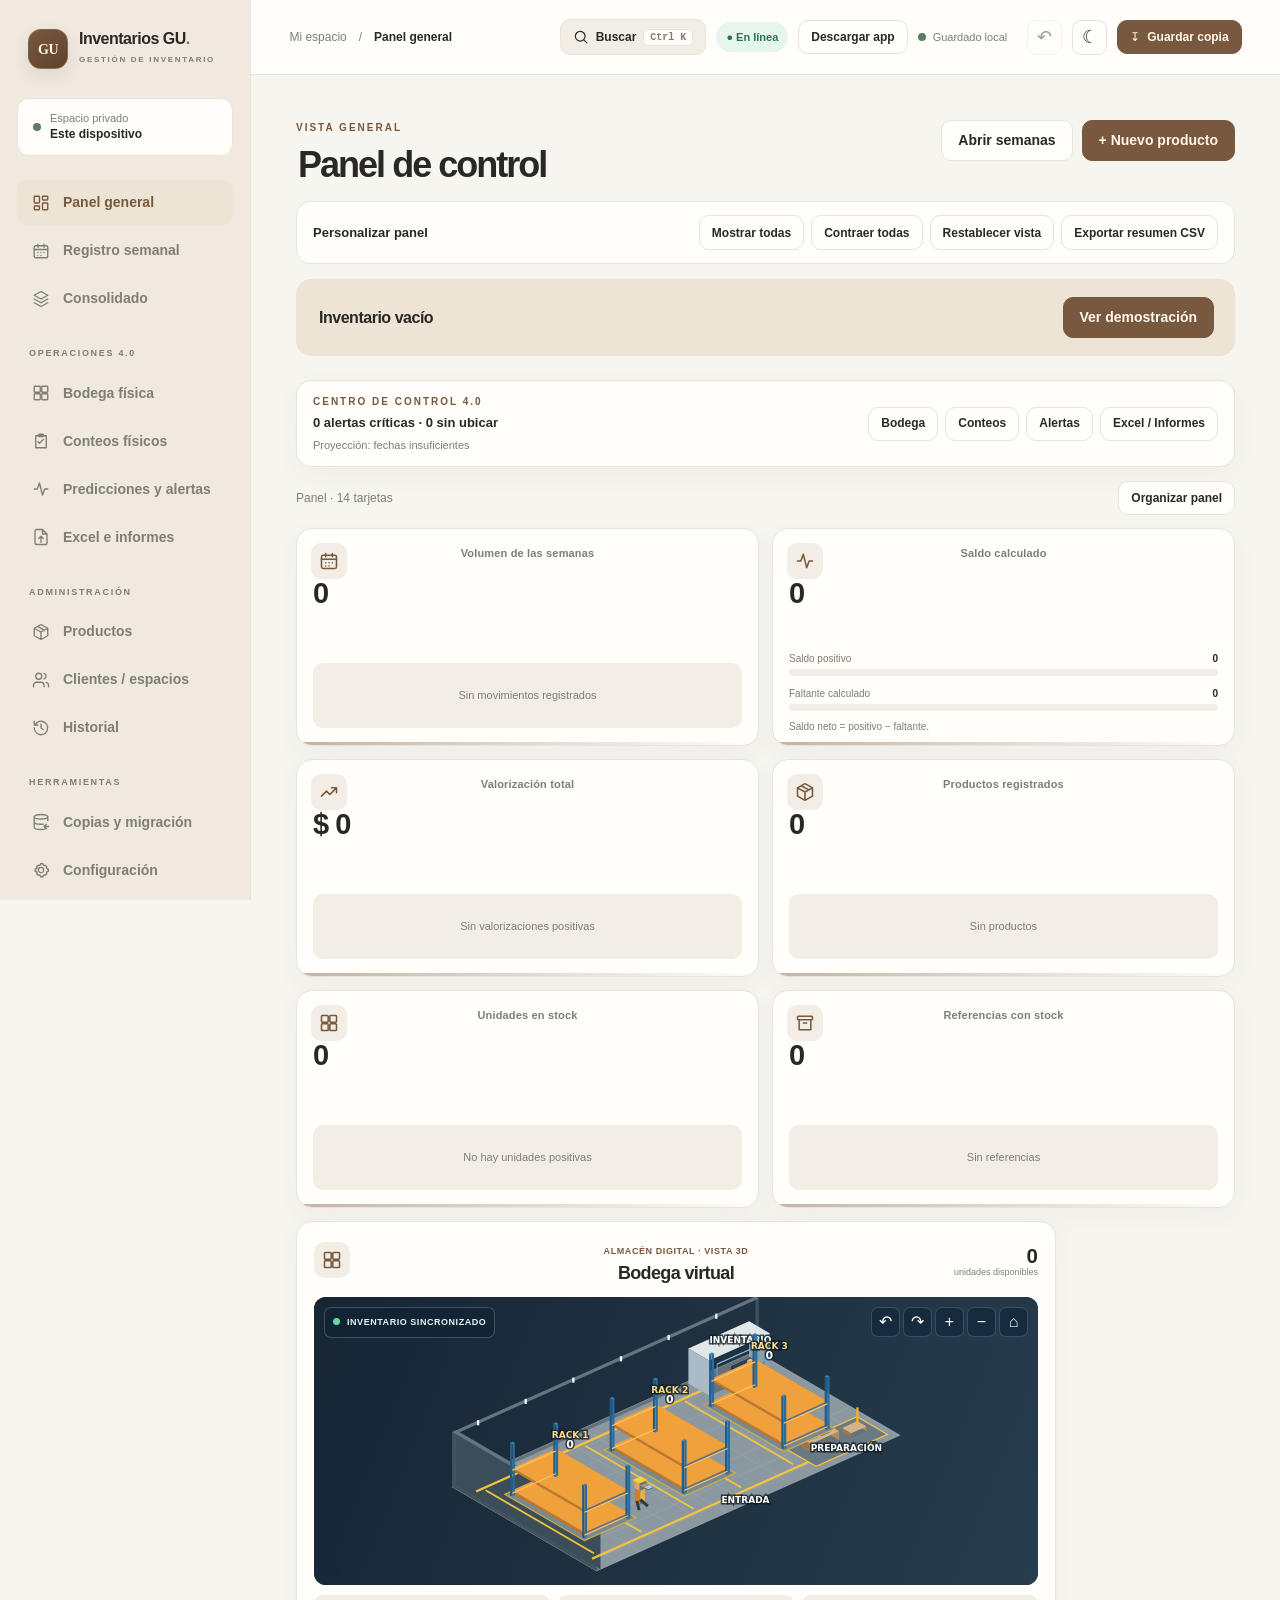
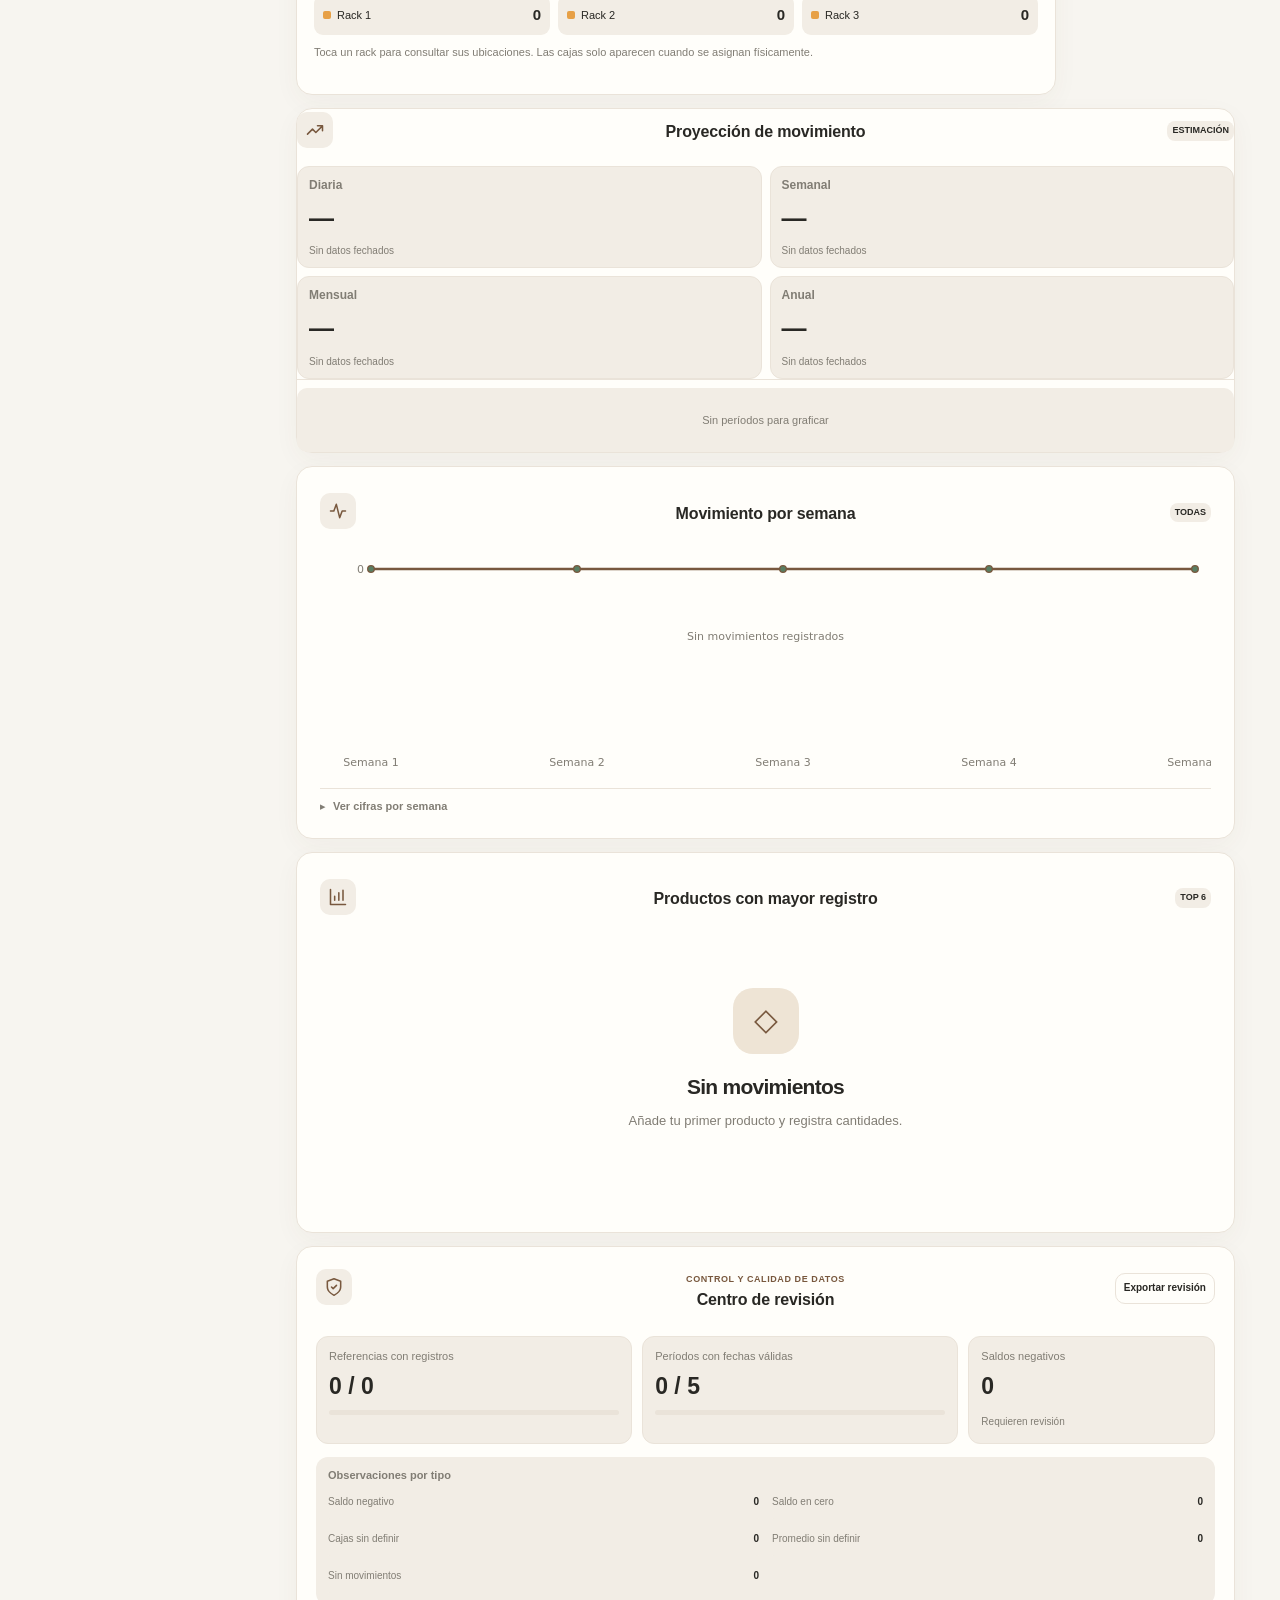
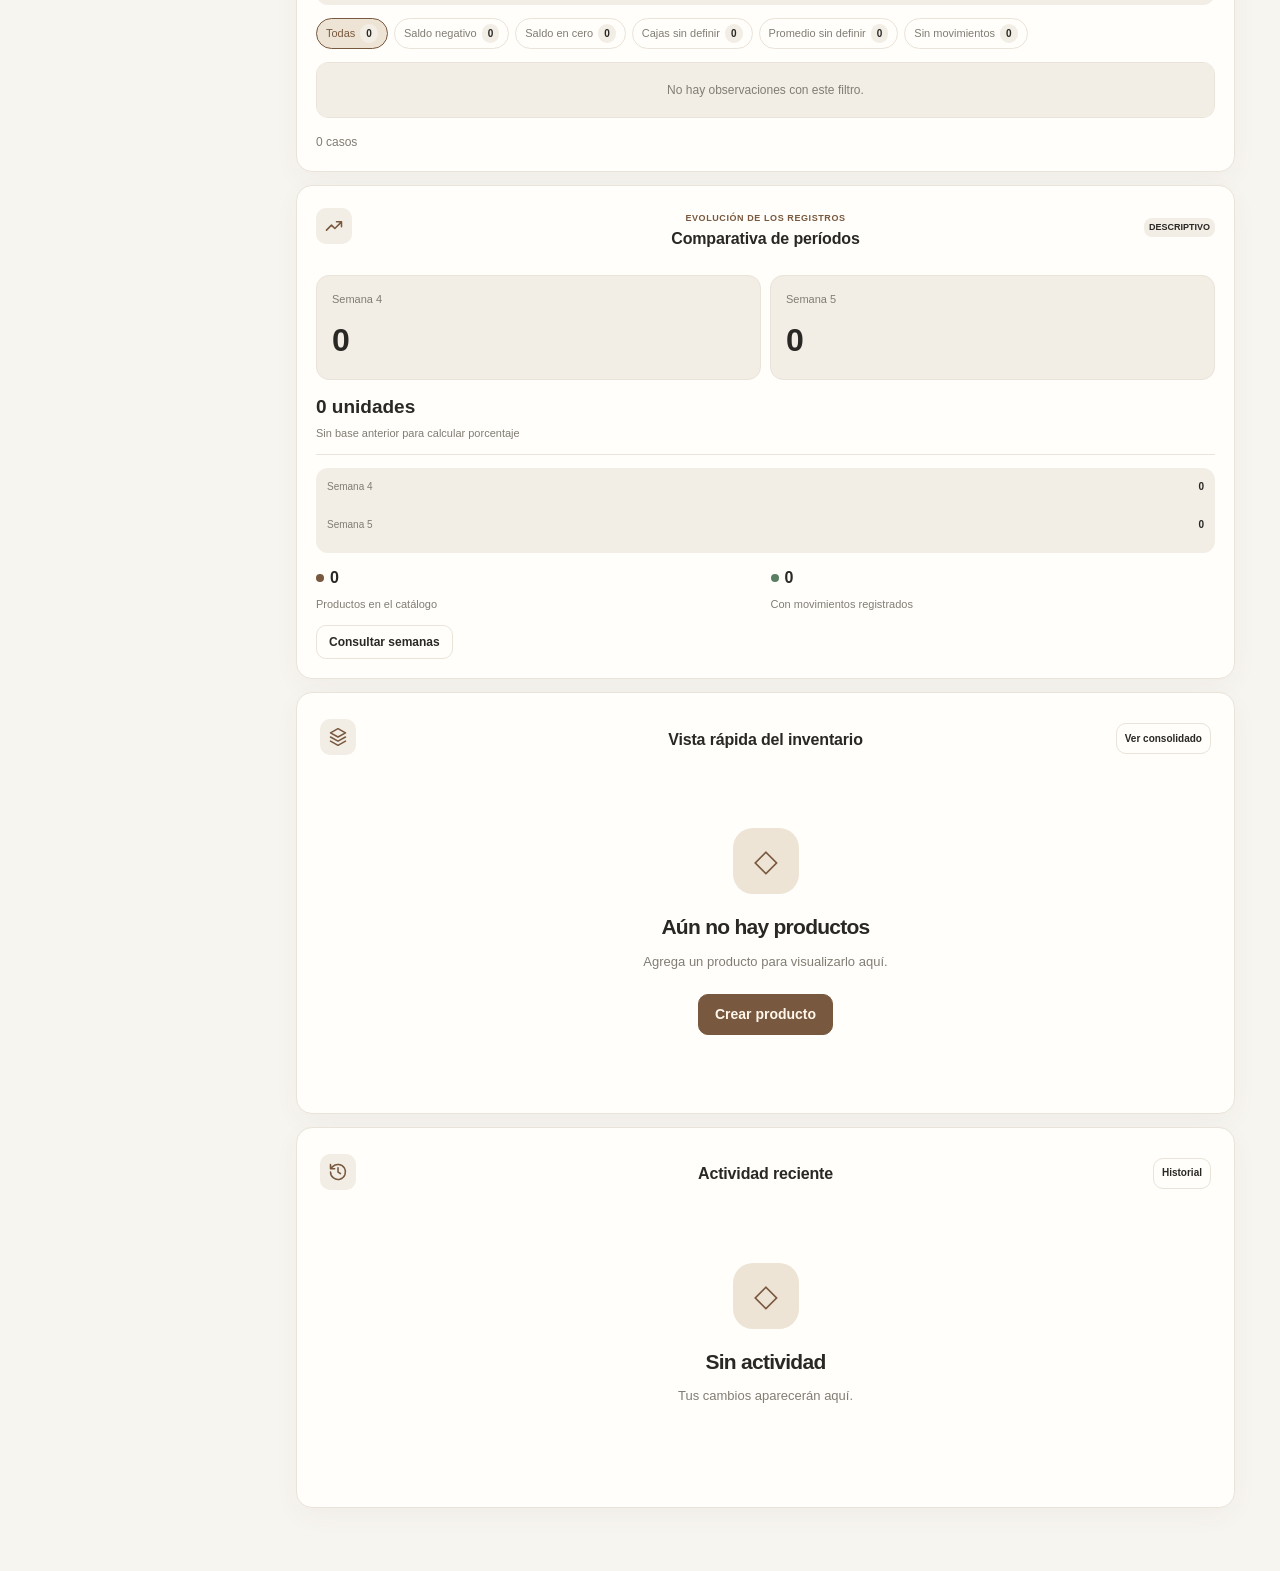
==== commit 8b053940: "v4 corregido 20-11-2026" ====
--- a/index.html
+++ b/index.html
@@ -5,7 +5,7 @@
   <meta name="viewport" content="width=device-width,initial-scale=1,viewport-fit=cover">
   <meta name="theme-color" content="#e8dbc6">
   <meta name="description" content="Inventarios GU 4.0: gestión local, bodega 3D, analíticas, revisión de saldos y copias de seguridad.">
-  <title>Inventarios GU 4.0 · Control de inventario</title>
+  <title>Inventarios GU 4.0.1 · Control de inventario</title>
   <link rel="icon" href="icon.svg" type="image/svg+xml">
   <link rel="manifest" href="manifest.webmanifest">
   <link rel="apple-touch-icon" href="icon-192.png">
@@ -54,7 +54,7 @@
         <button type="button" data-nav="backup" class="nav-item"><span class="nav-icon" data-gu-icon="database-backup"></span><span>Copias y migración</span></button>
         <button type="button" data-nav="settings" class="nav-item"><span class="nav-icon" data-gu-icon="settings"></span><span>Configuración</span></button>
       </nav>
-      <div class="side-bottom"><div class="side-tip"><span>✦</span><b>Control local</b><p>Disponible sin conexión tras instalar.</p></div><div class="side-foot">INVENTARIOS GU / EDICIÓN LOCAL <span id="app-version">v4.0</span></div></div>
+      <div class="side-bottom"><div class="side-tip"><span>✦</span><b>Control local</b><p>Disponible sin conexión tras instalar.</p></div><div class="side-foot">INVENTARIOS GU / EDICIÓN LOCAL <span id="app-version">v4.0.1</span></div></div>
     </aside>
     <div class="main-shell">
       <header class="topbar">
@@ -66,7 +66,7 @@
     <nav class="bottom-nav" aria-label="Navegación móvil"><button data-nav="dashboard" class="active"><span data-gu-icon="layout-dashboard"></span><small>Inicio</small></button><button data-nav="weekly"><span data-gu-icon="calendar-days"></span><small>Semanas</small></button><button data-nav="final"><span data-gu-icon="layers"></span><small>Final</small></button><button data-nav="products"><span data-gu-icon="package"></span><small>Productos</small></button><button data-nav="backup"><span data-gu-icon="database-backup"></span><small>Copias</small></button><button data-nav="settings"><span data-gu-icon="settings"></span><small>Más</small></button></nav>
   </div>
   <div id="command-palette" class="command-palette" hidden><section class="command-sheet" role="dialog" aria-modal="true" aria-label="Buscar en Inventarios GU"><div class="command-top"><span data-gu-icon="search"></span><input id="palette-input" type="search" autocomplete="off" placeholder="Buscar pantalla o producto…" aria-label="Buscar pantalla o producto"><button type="button" data-command-close="1" aria-label="Cerrar buscador">Esc</button></div><div id="palette-results" class="command-list" role="listbox" aria-label="Resultados de búsqueda"></div><div class="command-bottom">Ctrl / ⌘ + K · Ir a una sección o editar un producto</div></section></div>
-  <div id="modal-root"></div><div id="install-dialog" class="install-dialog" hidden><div class="install-sheet" role="dialog" aria-modal="true" aria-labelledby="install-title"><button id="install-close" class="install-close" aria-label="Cerrar">×</button><span class="eyebrow">INVENTARIOS GU · VERSIÓN 4.0</span><h2 id="install-title">Descargar o instalar</h2><p id="install-status">Preparando aplicación…</p><section class="platform-downloads" aria-label="Descargas por dispositivo"><div class="platform-download"><div><b>Versión para PC</b><p>HTML autónomo · Windows / macOS / Linux</p></div><a class="btn btn-primary" href="./descargas/Inventarios_GU_PC.html" download="Inventarios_GU_PC.html">↓ Descargar PC</a></div><div class="platform-download"><div><b>Versión para teléfono</b><p>HTML adaptable · Android / iPhone</p></div><a class="btn btn-primary" href="./descargas/Inventarios_GU_Movil_iPhone_Android.html" download="Inventarios_GU_Movil_iPhone_Android.html">↓ Descargar móvil</a></div></section><h3 class="install-section-heading">O instalar la web como aplicación</h3><div class="install-options"><div><b>PC · Windows / macOS / Linux</b><p>Abre esta web por HTTPS en Chrome o Edge y selecciona Instalar. Se abrirá como una aplicación independiente.</p></div><div><b>Android</b><p>En Chrome, usa Instalar aplicación o el menú ⋮ → Añadir a pantalla de inicio.</p></div><div><b>iPhone / iPad</b><p>En Safari, toca Compartir → Añadir a pantalla de inicio → Añadir.</p></div></div><div class="install-actions"><button id="install-now" class="btn btn-primary" type="button">Instalar en este dispositivo</button><button id="install-cache" class="btn" type="button">Preparar uso sin internet</button><button id="install-storage" class="btn" type="button">Proteger almacenamiento</button></div><p class="install-note">HTTPS para instalar PWA. Datos locales, sin sincronización; usa respaldos JSON para migrar.</p></div></div><div id="toast-area" role="status" aria-live="polite"></div>
+  <div id="modal-root"></div><div id="install-dialog" class="install-dialog" hidden><div class="install-sheet" role="dialog" aria-modal="true" aria-labelledby="install-title"><button id="install-close" class="install-close" aria-label="Cerrar">×</button><span class="eyebrow">INVENTARIOS GU · VERSIÓN 4.0.1</span><h2 id="install-title">Descargar o instalar</h2><p id="install-status">Preparando aplicación…</p><section class="platform-downloads" aria-label="Descargas por dispositivo"><div class="platform-download"><div><b>Versión para PC</b><p>HTML autónomo · Windows / macOS / Linux</p></div><a class="btn btn-primary" href="./descargas/Inventarios_GU_PC.html" download="Inventarios_GU_PC.html">↓ Descargar PC</a></div><div class="platform-download"><div><b>Versión para teléfono</b><p>HTML adaptable · Android / iPhone</p></div><a class="btn btn-primary" href="./descargas/Inventarios_GU_Movil_iPhone_Android.html" download="Inventarios_GU_Movil_iPhone_Android.html">↓ Descargar móvil</a></div></section><h3 class="install-section-heading">O instalar la web como aplicación</h3><div class="install-options"><div><b>PC · Windows / macOS / Linux</b><p>Abre esta web por HTTPS en Chrome o Edge y selecciona Instalar. Se abrirá como una aplicación independiente.</p></div><div><b>Android</b><p>En Chrome, usa Instalar aplicación o el menú ⋮ → Añadir a pantalla de inicio.</p></div><div><b>iPhone / iPad</b><p>En Safari, toca Compartir → Añadir a pantalla de inicio → Añadir.</p></div></div><div class="install-actions"><button id="install-now" class="btn btn-primary" type="button">Instalar en este dispositivo</button><button id="install-cache" class="btn" type="button">Preparar uso sin internet</button><button id="install-storage" class="btn" type="button">Proteger almacenamiento</button></div><p class="install-note">HTTPS para instalar PWA. Datos locales, sin sincronización; usa respaldos JSON para migrar.</p></div></div><div id="toast-area" role="status" aria-live="polite"></div>
   <input id="backup-file" type="file" accept=".json,.almendra,application/json" hidden>
   <input id="gu4-sheet-file" type="file" accept=".xlsx,.csv,.tsv" hidden>
 </body>
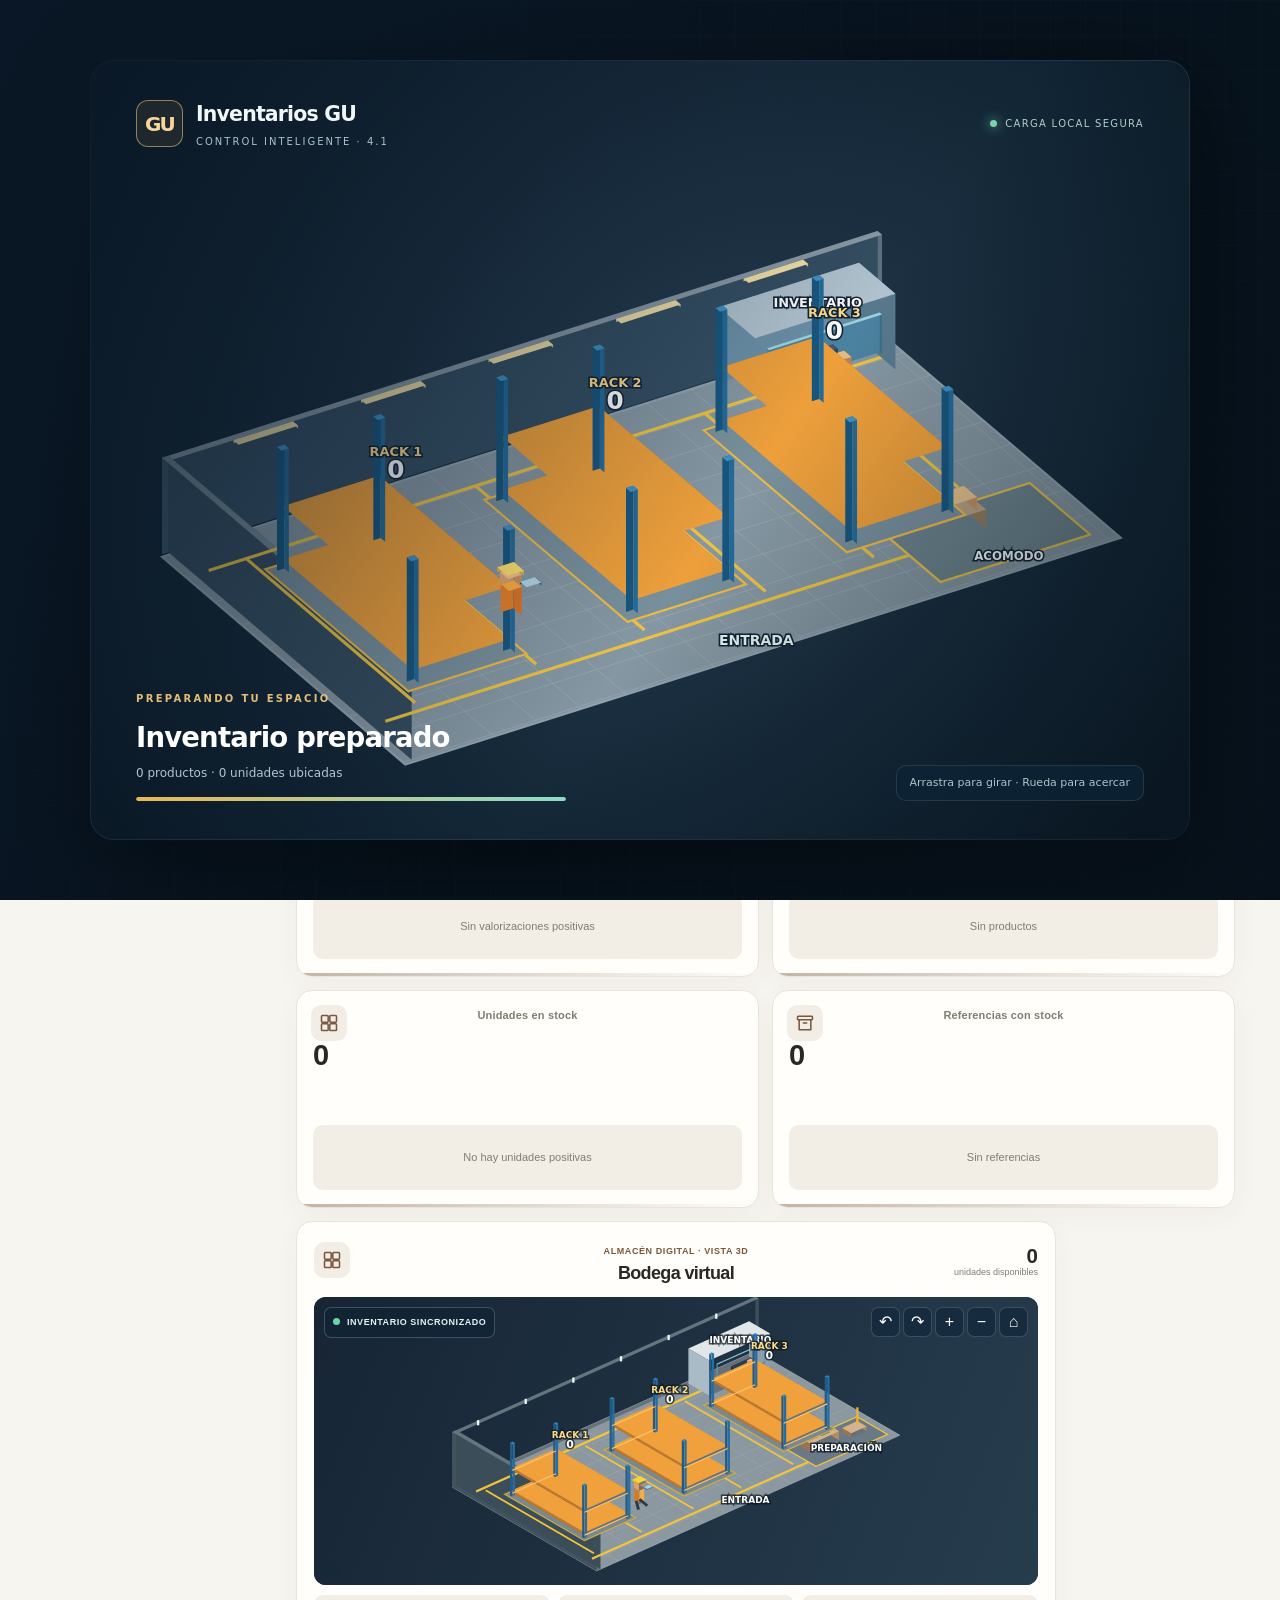
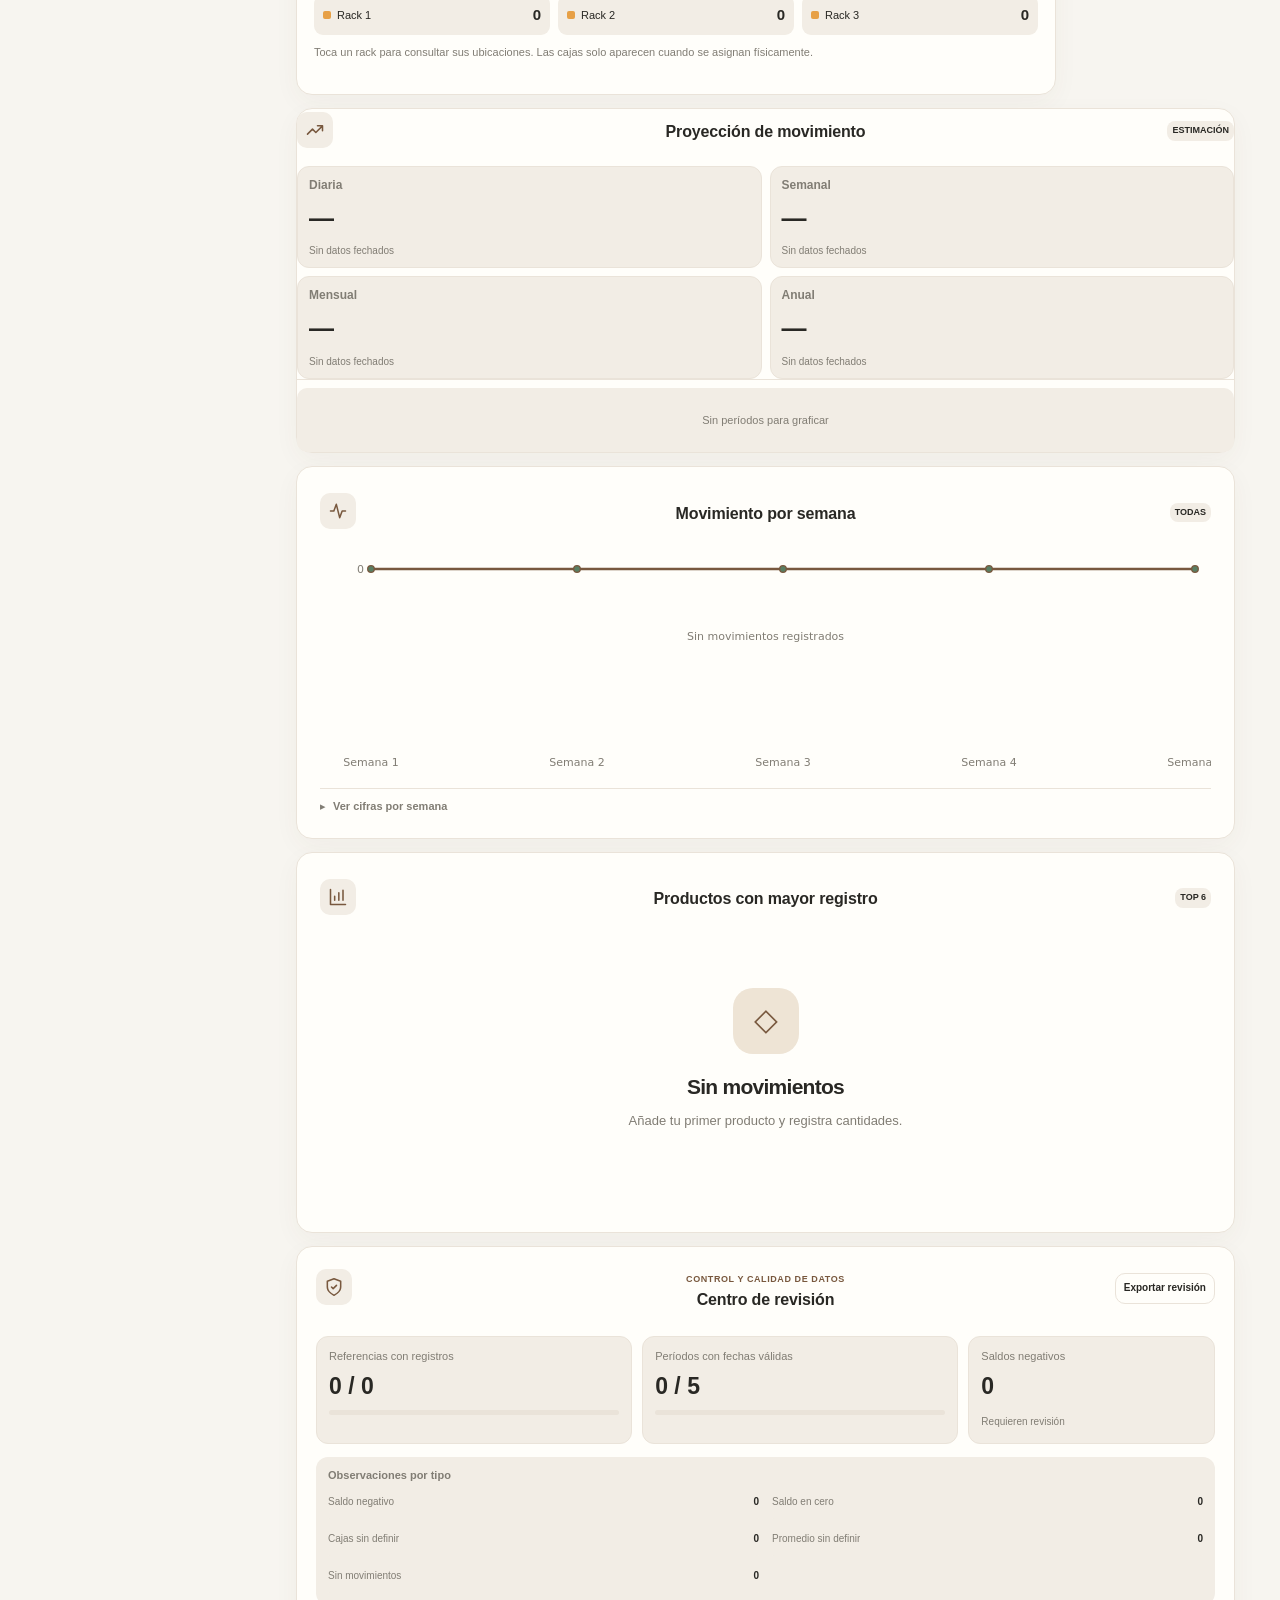
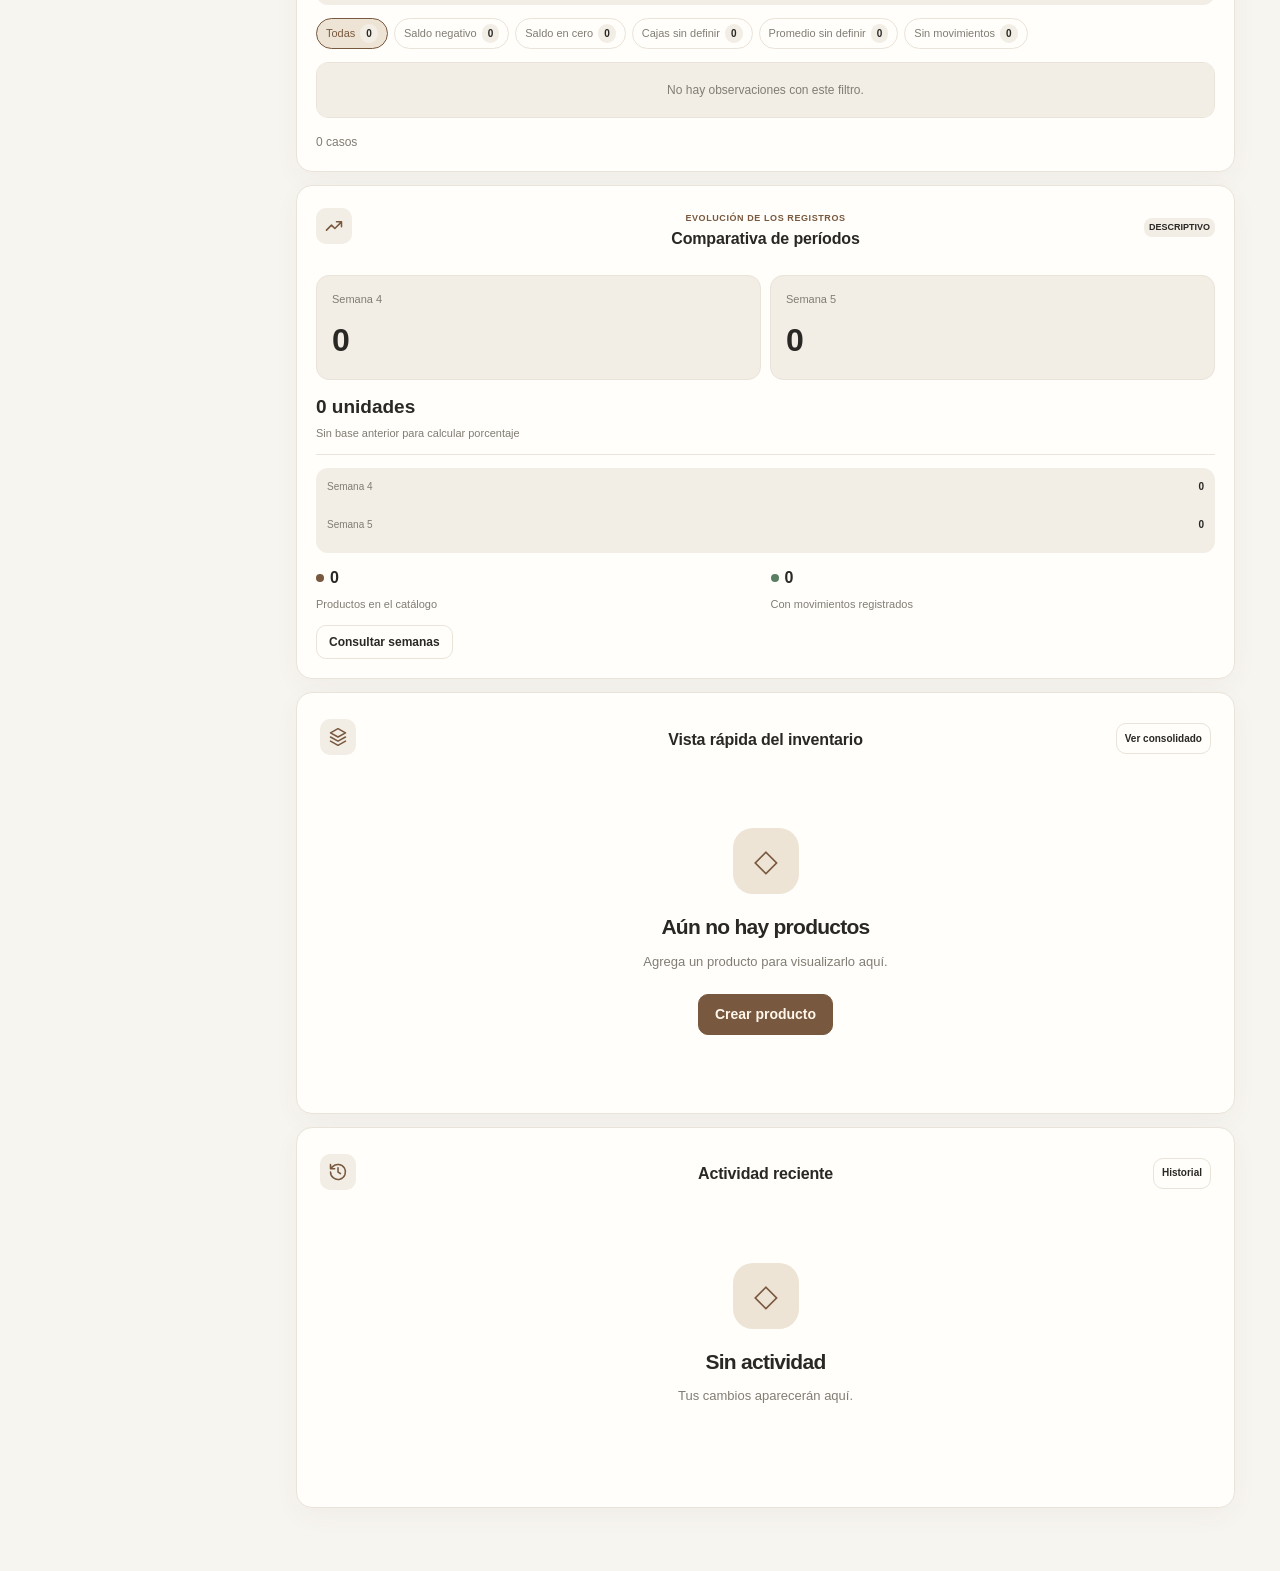
==== commit 69a8ab65: "v4.1 20.11.2026 ultima update del dia correcion con el modelo 3d een la pantalla" ====
--- a/index.html
+++ b/index.html
@@ -4,8 +4,8 @@
   <meta charset="utf-8">
   <meta name="viewport" content="width=device-width,initial-scale=1,viewport-fit=cover">
   <meta name="theme-color" content="#e8dbc6">
-  <meta name="description" content="Inventarios GU 4.0: gestión local, bodega 3D, analíticas, revisión de saldos y copias de seguridad.">
-  <title>Inventarios GU 4.0.1 · Control de inventario</title>
+  <meta name="description" content="Inventarios GU 4.1: gestión local, bodega 3D, analíticas, revisión de saldos y copias de seguridad.">
+  <title>Inventarios GU 4.1.0 · Control de inventario</title>
   <link rel="icon" href="icon.svg" type="image/svg+xml">
   <link rel="manifest" href="manifest.webmanifest">
   <link rel="apple-touch-icon" href="icon-192.png">
@@ -14,6 +14,8 @@
   <link rel="stylesheet" href="styles.css">
   <link rel="stylesheet" href="ux.css">
   <link rel="stylesheet" href="gu4.css">
+  <link rel="stylesheet" href="gu4-boot.css">
+  <script src="gu4-boot.js" defer></script>
   <script src="icons.js" defer></script>
   <script src="motion.js" defer></script>
   <script src="ui.js" defer></script>
@@ -32,6 +34,14 @@
   <script src="install.js" defer></script>
 </head>
 <body data-palette="almond" data-mode="light">
+  <div id="gu-entry" role="status" aria-label="Preparando Inventarios GU, acceso automático">
+    <div class="gu-entry-grid" aria-hidden="true"></div>
+    <section class="gu-entry-stage" aria-label="Vista previa 3D interactiva de la bodega">
+      <canvas id="gu-entry-canvas" tabindex="0" aria-label="Bodega 3D giratoria. Arrastra para rotar, usa la rueda para hacer zoom o flechas del teclado para girar."></canvas>
+      <div class="gu-entry-top"><div class="gu-entry-ident"><span class="gu-entry-mark">GU</span><div><strong>Inventarios GU</strong><small>CONTROL INTELIGENTE · 4.1</small></div></div><span class="gu-entry-type">CARGA LOCAL SEGURA</span></div>
+      <div class="gu-entry-bottom"><div class="gu-entry-status-wrap"><span class="gu-entry-kicker">PREPARANDO TU ESPACIO</span><h2 data-entry-status>Cargando inventario y módulos</h2><p class="gu-entry-meta" data-entry-meta>Entrada automática al finalizar la carga</p><div class="gu-entry-track"><div class="gu-entry-track-fill" data-entry-progress></div></div></div><span class="gu-entry-hint">Arrastra para girar · Rueda para acercar</span></div>
+    </section>
+  </div>
   <a class="skip-link" href="#main-content">Saltar al contenido</a>
   <div id="app" class="app">
     <aside class="sidebar" aria-label="Navegación principal">
@@ -54,7 +64,7 @@
         <button type="button" data-nav="backup" class="nav-item"><span class="nav-icon" data-gu-icon="database-backup"></span><span>Copias y migración</span></button>
         <button type="button" data-nav="settings" class="nav-item"><span class="nav-icon" data-gu-icon="settings"></span><span>Configuración</span></button>
       </nav>
-      <div class="side-bottom"><div class="side-tip"><span>✦</span><b>Control local</b><p>Disponible sin conexión tras instalar.</p></div><div class="side-foot">INVENTARIOS GU / EDICIÓN LOCAL <span id="app-version">v4.0.1</span></div></div>
+      <div class="side-bottom"><div class="side-tip"><span>✦</span><b>Control local</b><p>Disponible sin conexión tras instalar.</p></div><div class="side-foot">INVENTARIOS GU / EDICIÓN LOCAL <span id="app-version">v4.1.0</span></div></div>
     </aside>
     <div class="main-shell">
       <header class="topbar">
@@ -66,7 +76,7 @@
     <nav class="bottom-nav" aria-label="Navegación móvil"><button data-nav="dashboard" class="active"><span data-gu-icon="layout-dashboard"></span><small>Inicio</small></button><button data-nav="weekly"><span data-gu-icon="calendar-days"></span><small>Semanas</small></button><button data-nav="final"><span data-gu-icon="layers"></span><small>Final</small></button><button data-nav="products"><span data-gu-icon="package"></span><small>Productos</small></button><button data-nav="backup"><span data-gu-icon="database-backup"></span><small>Copias</small></button><button data-nav="settings"><span data-gu-icon="settings"></span><small>Más</small></button></nav>
   </div>
   <div id="command-palette" class="command-palette" hidden><section class="command-sheet" role="dialog" aria-modal="true" aria-label="Buscar en Inventarios GU"><div class="command-top"><span data-gu-icon="search"></span><input id="palette-input" type="search" autocomplete="off" placeholder="Buscar pantalla o producto…" aria-label="Buscar pantalla o producto"><button type="button" data-command-close="1" aria-label="Cerrar buscador">Esc</button></div><div id="palette-results" class="command-list" role="listbox" aria-label="Resultados de búsqueda"></div><div class="command-bottom">Ctrl / ⌘ + K · Ir a una sección o editar un producto</div></section></div>
-  <div id="modal-root"></div><div id="install-dialog" class="install-dialog" hidden><div class="install-sheet" role="dialog" aria-modal="true" aria-labelledby="install-title"><button id="install-close" class="install-close" aria-label="Cerrar">×</button><span class="eyebrow">INVENTARIOS GU · VERSIÓN 4.0.1</span><h2 id="install-title">Descargar o instalar</h2><p id="install-status">Preparando aplicación…</p><section class="platform-downloads" aria-label="Descargas por dispositivo"><div class="platform-download"><div><b>Versión para PC</b><p>HTML autónomo · Windows / macOS / Linux</p></div><a class="btn btn-primary" href="./descargas/Inventarios_GU_PC.html" download="Inventarios_GU_PC.html">↓ Descargar PC</a></div><div class="platform-download"><div><b>Versión para teléfono</b><p>HTML adaptable · Android / iPhone</p></div><a class="btn btn-primary" href="./descargas/Inventarios_GU_Movil_iPhone_Android.html" download="Inventarios_GU_Movil_iPhone_Android.html">↓ Descargar móvil</a></div></section><h3 class="install-section-heading">O instalar la web como aplicación</h3><div class="install-options"><div><b>PC · Windows / macOS / Linux</b><p>Abre esta web por HTTPS en Chrome o Edge y selecciona Instalar. Se abrirá como una aplicación independiente.</p></div><div><b>Android</b><p>En Chrome, usa Instalar aplicación o el menú ⋮ → Añadir a pantalla de inicio.</p></div><div><b>iPhone / iPad</b><p>En Safari, toca Compartir → Añadir a pantalla de inicio → Añadir.</p></div></div><div class="install-actions"><button id="install-now" class="btn btn-primary" type="button">Instalar en este dispositivo</button><button id="install-cache" class="btn" type="button">Preparar uso sin internet</button><button id="install-storage" class="btn" type="button">Proteger almacenamiento</button></div><p class="install-note">HTTPS para instalar PWA. Datos locales, sin sincronización; usa respaldos JSON para migrar.</p></div></div><div id="toast-area" role="status" aria-live="polite"></div>
+  <div id="modal-root"></div><div id="install-dialog" class="install-dialog" hidden><div class="install-sheet" role="dialog" aria-modal="true" aria-labelledby="install-title"><button id="install-close" class="install-close" aria-label="Cerrar">×</button><span class="eyebrow">INVENTARIOS GU · VERSIÓN 4.1.0</span><h2 id="install-title">Descargar o instalar</h2><p id="install-status">Preparando aplicación…</p><section class="platform-downloads" aria-label="Descargas por dispositivo"><div class="platform-download"><div><b>Versión para PC</b><p>HTML autónomo · Windows / macOS / Linux</p></div><a class="btn btn-primary" href="./descargas/Inventarios_GU_PC.html" download="Inventarios_GU_PC.html">↓ Descargar PC</a></div><div class="platform-download"><div><b>Versión para teléfono</b><p>HTML adaptable · Android / iPhone</p></div><a class="btn btn-primary" href="./descargas/Inventarios_GU_Movil_iPhone_Android.html" download="Inventarios_GU_Movil_iPhone_Android.html">↓ Descargar móvil</a></div></section><h3 class="install-section-heading">O instalar la web como aplicación</h3><div class="install-options"><div><b>PC · Windows / macOS / Linux</b><p>Abre esta web por HTTPS en Chrome o Edge y selecciona Instalar. Se abrirá como una aplicación independiente.</p></div><div><b>Android</b><p>En Chrome, usa Instalar aplicación o el menú ⋮ → Añadir a pantalla de inicio.</p></div><div><b>iPhone / iPad</b><p>En Safari, toca Compartir → Añadir a pantalla de inicio → Añadir.</p></div></div><div class="install-actions"><button id="install-now" class="btn btn-primary" type="button">Instalar en este dispositivo</button><button id="install-cache" class="btn" type="button">Preparar uso sin internet</button><button id="install-storage" class="btn" type="button">Proteger almacenamiento</button></div><p class="install-note">HTTPS para instalar PWA. Datos locales, sin sincronización; usa respaldos JSON para migrar.</p></div></div><div id="toast-area" role="status" aria-live="polite"></div>
   <input id="backup-file" type="file" accept=".json,.almendra,application/json" hidden>
   <input id="gu4-sheet-file" type="file" accept=".xlsx,.csv,.tsv" hidden>
 </body>
--- a/gu4.css
+++ b/gu4.css
@@ -80,3 +80,11 @@
 
 .gu4-section-nav{display:flex;align-items:center;gap:8px;flex-wrap:wrap;margin:0 0 16px;padding-bottom:4px}.gu4-section-nav>.btn{min-width:80px}
 @media(max-width:730px){.gu4-section-nav{display:grid;grid-template-columns:repeat(4,minmax(0,1fr));gap:5px}.gu4-section-nav>.btn{min-width:0;font-size:10px;padding:6px 3px}}
+
+/* Edición directa desde el módulo, versión 4.1. */
+.gu4-count-edit-lines{display:grid;gap:7px;max-height:340px;overflow:auto}.gu4-count-edit-line{display:grid;grid-template-columns:minmax(0,1fr) 130px;align-items:center;gap:10px;border-bottom:1px solid var(--line);padding:6px 0;font-size:12px}.gu4-count-edit-line span{min-width:0;overflow-wrap:anywhere}.gu4-count-edit-line small{display:block;color:var(--muted);font-size:10px;margin-top:3px}
+.gu4-live-balance{display:flex;min-height:39px;align-items:center;background:var(--surface2);border:1px solid var(--line);border-radius:9px;padding:7px 10px;font-weight:600;font-size:11px}
+.gu4-card>.gu4-form{min-width:0}.gu4-layout-toolbar{flex-wrap:wrap}.gu4-layout-toolbar .btn{margin-left:4px}
+@media(max-width:430px){.gu4-count-edit-line{grid-template-columns:minmax(0,1fr) 103px}}
+
+.gu4-rack-card.gu4-selected-rack{outline:2px solid var(--accent);outline-offset:2px}
--- a/gu4-boot.css
+++ b/gu4-boot.css
@@ -0,0 +1,17 @@
+/* GU 4.1 · Acceso isométrico profesional: sin pantalla de confirmación. */
+#gu-entry{position:fixed;inset:0;z-index:11000;display:grid;place-items:center;overflow:hidden;background:#07131e;color:#f1f6f9;font-family:Inter,system-ui,Arial,sans-serif;isolation:isolate;opacity:1;transition:opacity .48s ease,visibility .48s}
+#gu-entry.gu-entry-exit{opacity:0;visibility:hidden;pointer-events:none}
+#gu-entry:before{content:'';position:absolute;inset:0;background:linear-gradient(125deg,#0a1827ed,transparent 57%,#07111ab0);pointer-events:none;z-index:1}
+.gu-entry-grid{position:absolute;inset:0;background-image:linear-gradient(#ffffff05 1px,transparent 1px),linear-gradient(90deg,#ffffff05 1px,transparent 1px);background-size:35px 35px;opacity:.6}
+.gu-entry-stage{width:min(1100px,94vw);height:min(780px,92dvh);min-height:370px;position:relative;border:1px solid #a7c3d51f;border-radius:24px;overflow:hidden;background:#112334;box-shadow:0 25px 100px #0009}
+.gu-entry-stage canvas{position:absolute;width:100%;height:100%;inset:0;touch-action:none;cursor:grab;outline-offset:-5px}.gu-entry-stage canvas:active{cursor:grabbing}
+.gu-entry-top,.gu-entry-bottom{position:absolute;z-index:2;left:clamp(18px,3.8vw,45px);right:clamp(18px,3.8vw,45px);pointer-events:none}
+.gu-entry-top{top:clamp(18px,3vw,38px);display:flex;align-items:center;justify-content:space-between;gap:15px}
+.gu-entry-ident{display:flex;align-items:center;gap:13px}.gu-entry-mark{border:1px solid #f3c7788f;color:#f7d69c;width:47px;height:47px;border-radius:12px;display:grid;place-items:center;font-weight:900;letter-spacing:-.09em;font-size:20px;background:#ffc96614}.gu-entry-ident strong{display:block;font-size:clamp(16px,1.6vw,23px);letter-spacing:-.04em}.gu-entry-ident small{display:block;margin-top:4px;font-size:10px;color:#a9c2cf;letter-spacing:.2em}
+.gu-entry-type{display:flex;align-items:center;gap:8px;font-size:10px;text-transform:uppercase;letter-spacing:.13em;color:#afcfca}.gu-entry-type:before{content:'';width:7px;height:7px;background:#7bd4ac;border-radius:50%;box-shadow:0 0 12px #7bd4ac}
+.gu-entry-bottom{bottom:clamp(17px,3vw,38px);display:flex;align-items:end;justify-content:space-between;gap:24px}.gu-entry-status-wrap{max-width:430px;flex:1}.gu-entry-kicker{font-size:10px;letter-spacing:.23em;font-weight:800;color:#e5bd77}.gu-entry-status-wrap h2{margin:9px 0 6px;color:#fff;font-size:clamp(16px,2.15vw,28px);letter-spacing:-.03em}.gu-entry-meta{margin:0 0 15px;color:#b2c5d0;font-size:12px}
+.gu-entry-track{height:4px;background:#a2bdc335;border-radius:20px;overflow:hidden;max-width:430px}.gu-entry-track-fill{height:100%;width:1%;background:linear-gradient(90deg,#e8b758,#8cdcc8);border-radius:20px;transition:width .25s ease}
+.gu-entry-hint{font-size:11px;color:#adc4cb;background:#0d2536aa;border:1px solid #ffffff1a;border-radius:10px;padding:9px 13px;white-space:nowrap}
+body.gu-entry-active{overflow:hidden}
+@media(max-width:650px){.gu-entry-stage{width:100%;height:100dvh;min-height:100dvh;border:0;border-radius:0}.gu-entry-top{align-items:start}.gu-entry-type{font-size:9px}.gu-entry-ident{gap:9px}.gu-entry-mark{width:38px;height:38px;font-size:16px}.gu-entry-hint{font-size:10px;white-space:normal;max-width:120px;text-align:center}.gu-entry-bottom{align-items:stretch}.gu-entry-meta{margin-bottom:12px}}
+@media(prefers-reduced-motion:reduce){#gu-entry{transition:none}.gu-entry-track-fill{transition:none}}
